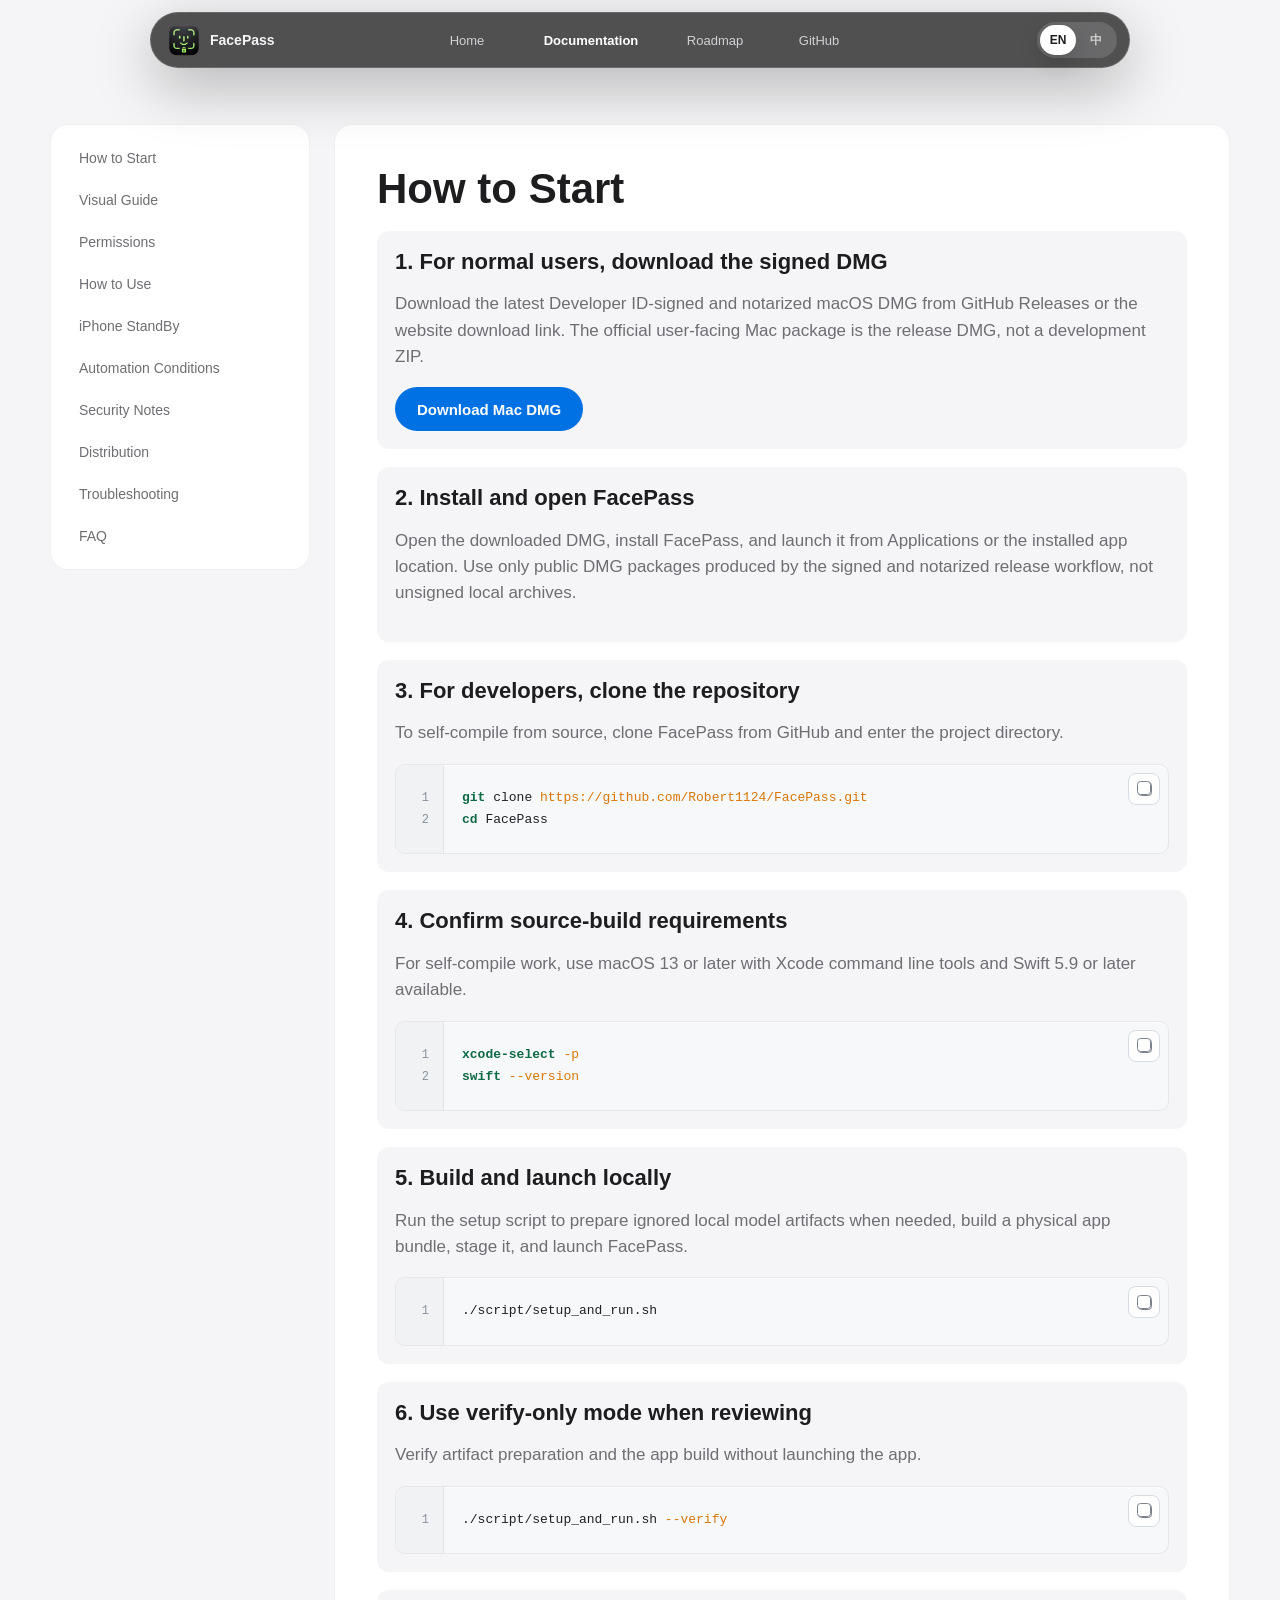
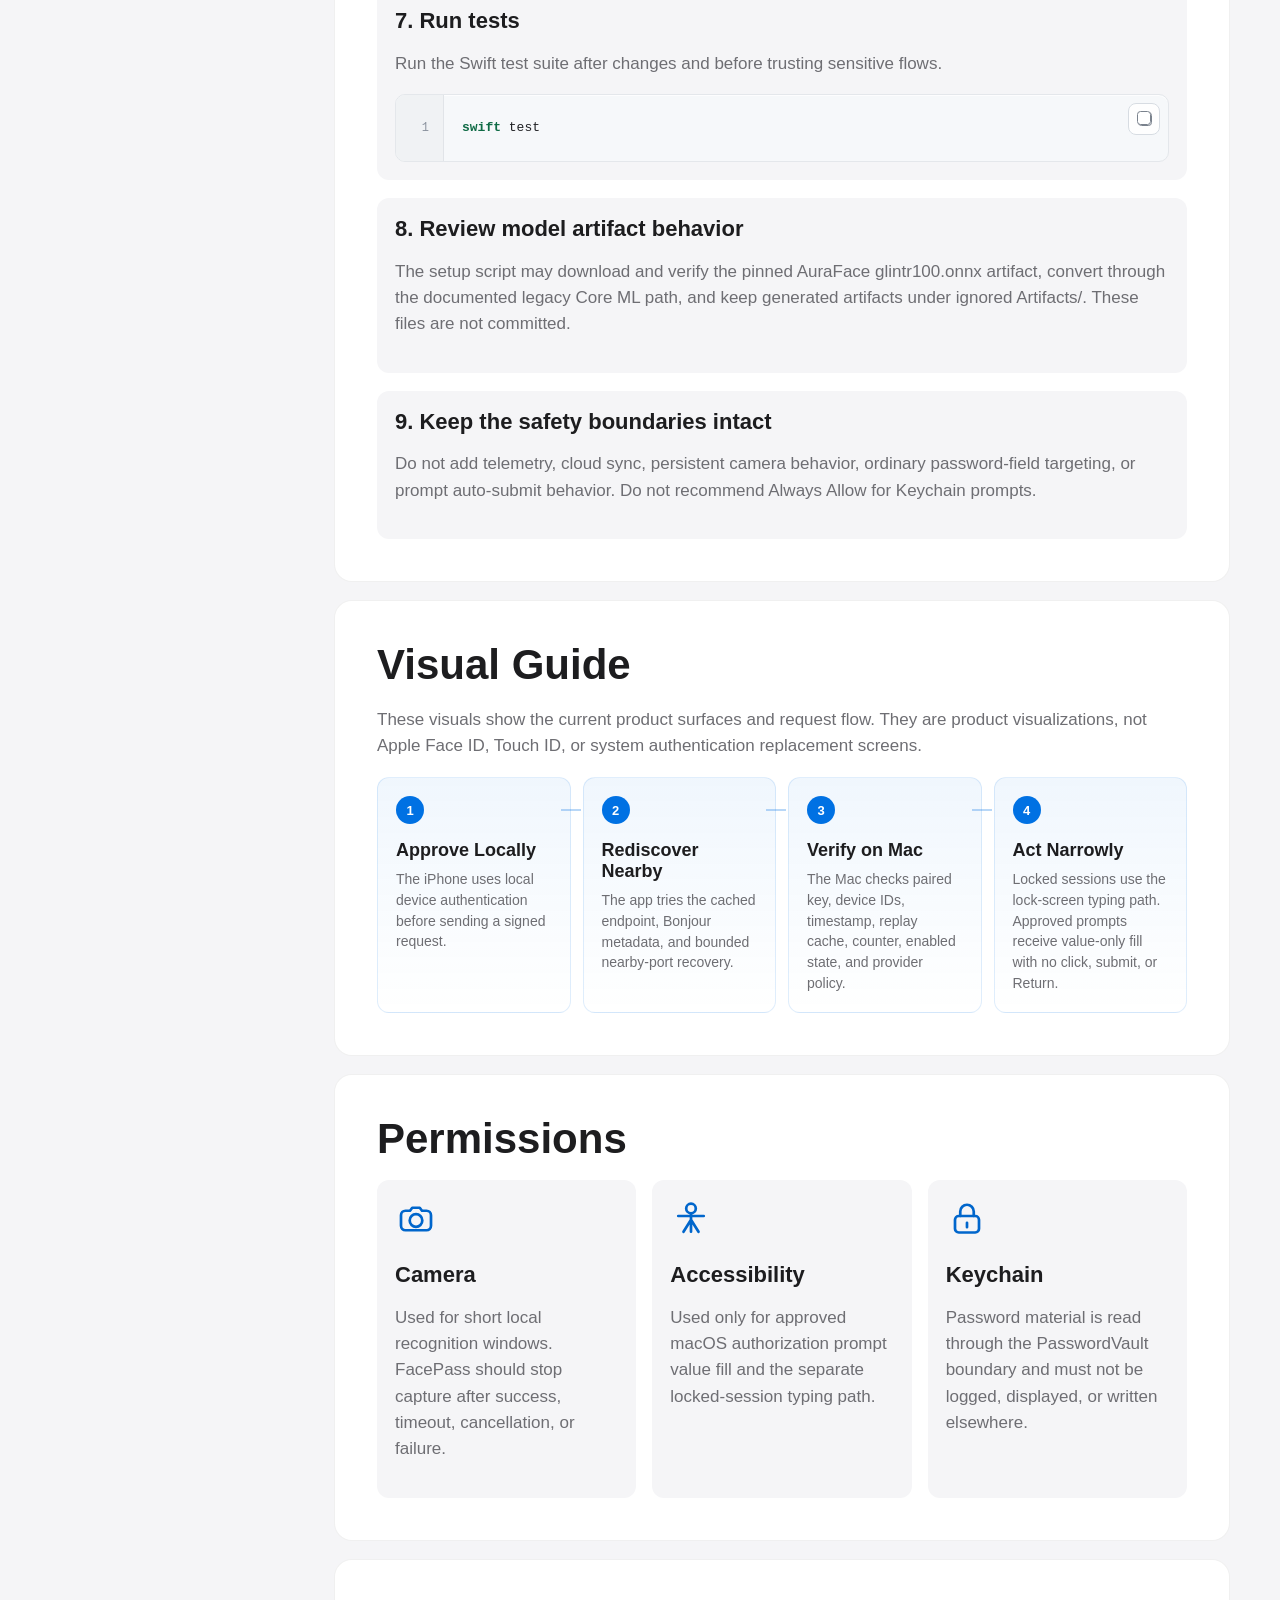
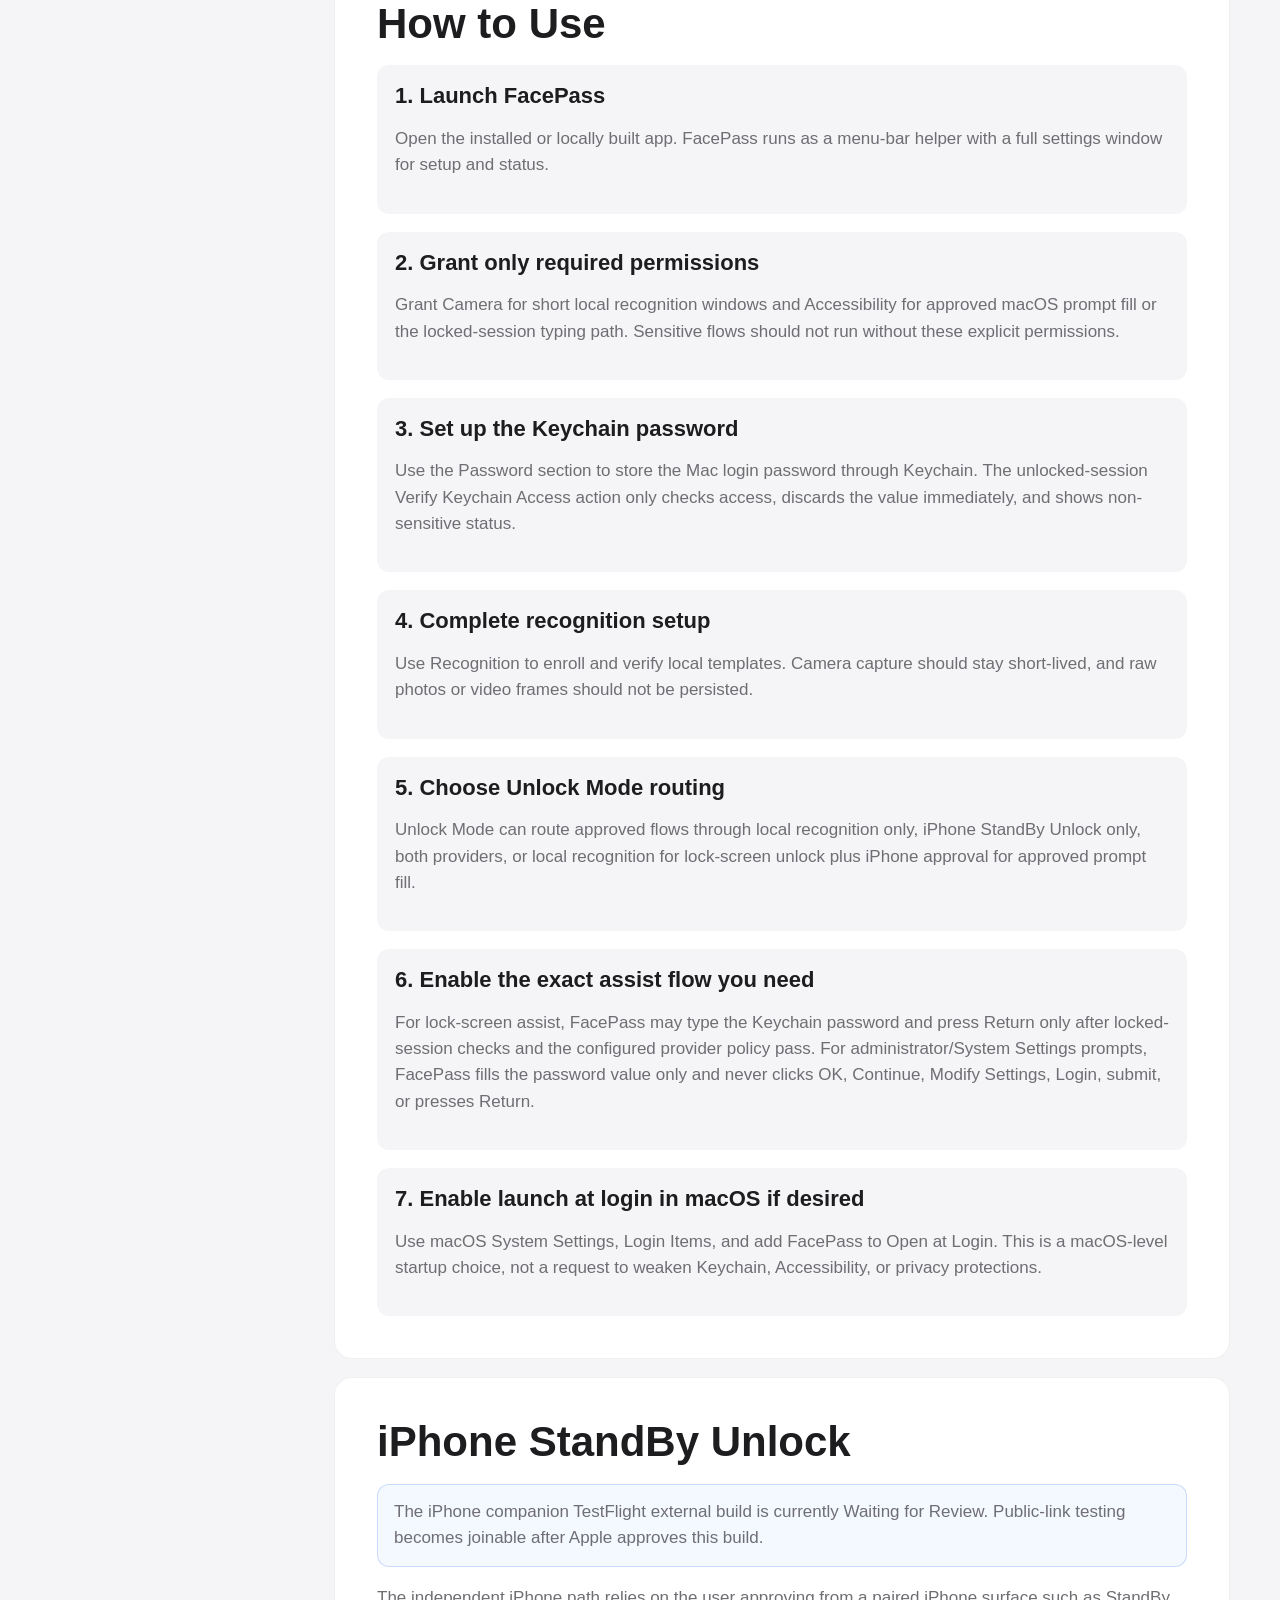
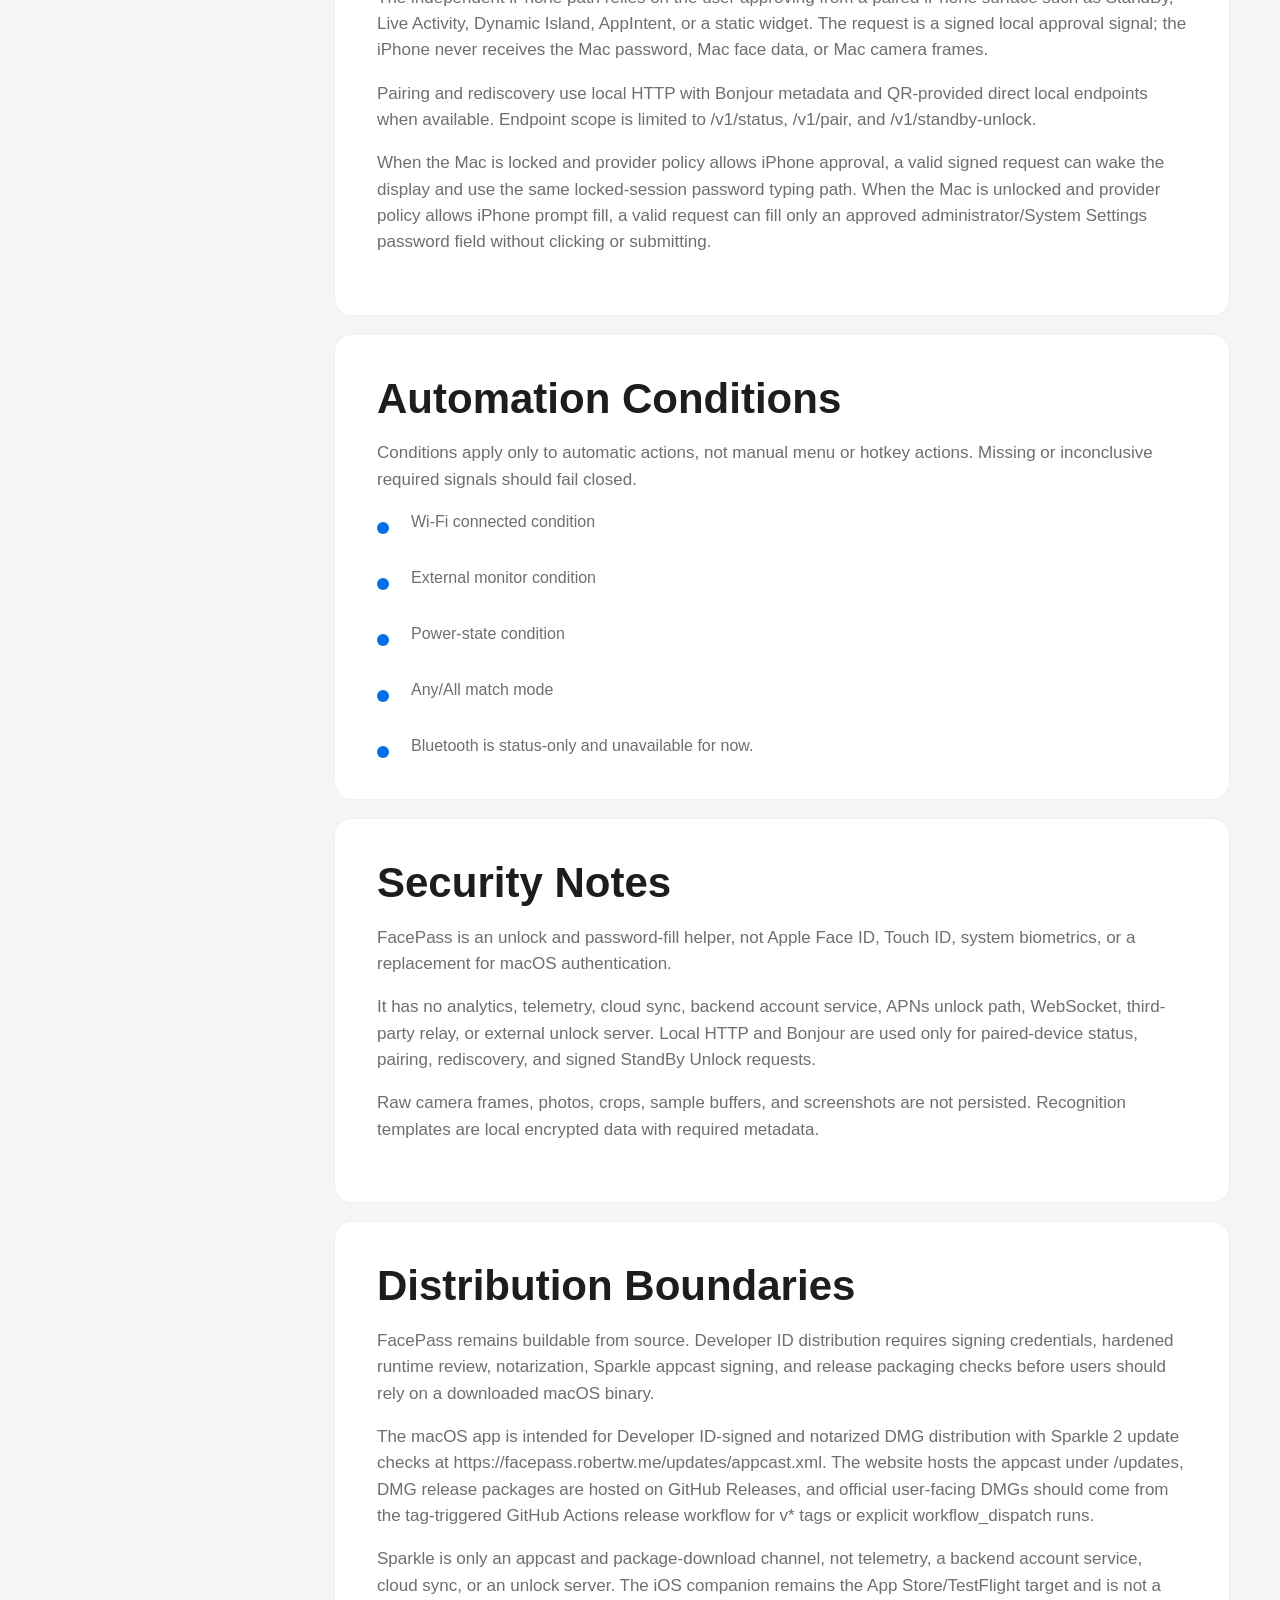
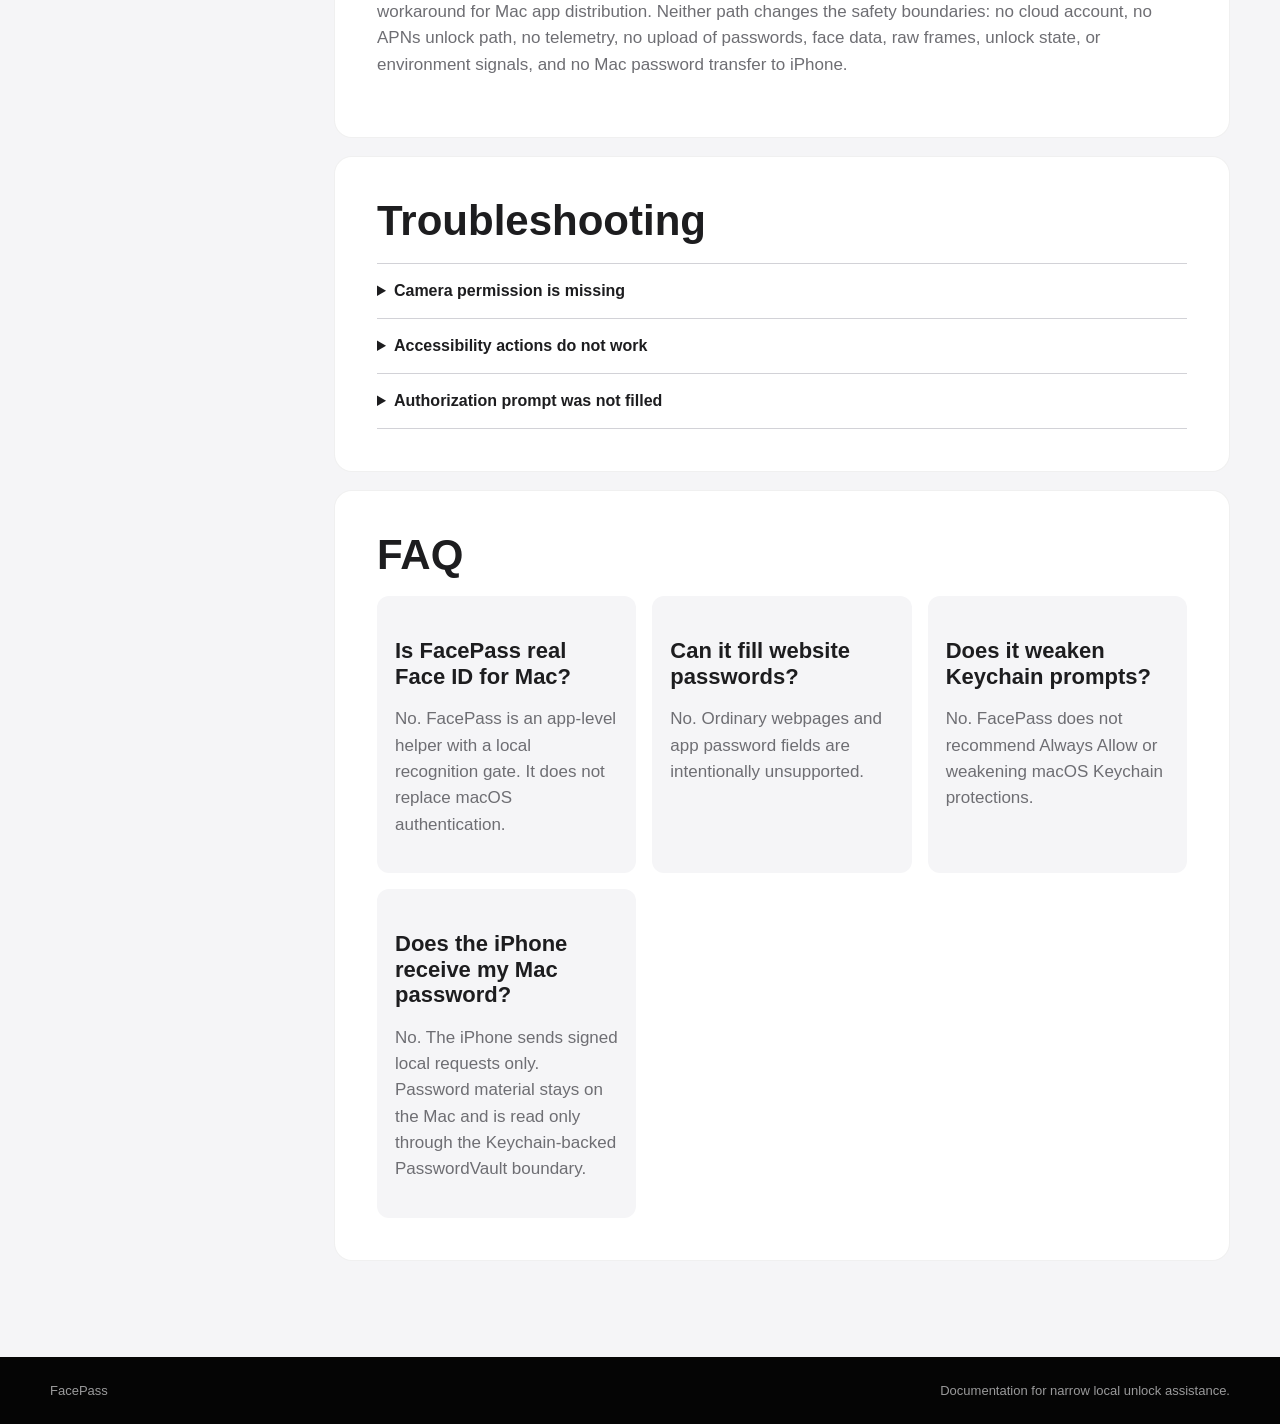
==== website/docs.html @ 80cdec7f "Add visual guide and protocol map to docs Introduce a Visual Overview to README (EN/CN) with mermaid" ====
<!doctype html>
<html lang="en">
  <head>
    <meta charset="utf-8">
    <meta name="viewport" content="width=device-width, initial-scale=1">
    <meta
      name="description"
      content="FacePass developer documentation for setup, permissions, Unlock Mode, iPhone StandBy approval, security notes, distribution boundaries, troubleshooting, and FAQ."
    >
    <title>FacePass Documentation</title>
    <link rel="icon" href="assets/facepass-icon.png">
    <link rel="apple-touch-icon" href="assets/facepass-icon.png">
    <link rel="stylesheet" href="styles.css">
    <script defer src="script.js"></script>
  </head>
  <body data-page="docs">
    <header class="site-header" data-reveal>
      <a class="brand" href="index.html" aria-label="FacePass home">
        <img src="assets/facepass-icon.png" alt="" width="34" height="34">
        <span>FacePass</span>
      </a>
      <nav class="top-nav" aria-label="Primary">
        <a href="index.html" data-nav="home" data-en="Home" data-zh="首页">Home</a>
        <a href="docs.html" data-nav="docs" data-en="Documentation" data-zh="文档">Documentation</a>
        <a href="roadmap.html" data-nav="roadmap" data-en="Roadmap" data-zh="路线图">Roadmap</a>
        <a href="https://github.com/Robert1124/FacePass" data-en="GitHub" data-zh="GitHub">GitHub</a>
      </nav>
      <div class="lang-toggle" role="group" aria-label="Language">
        <button type="button" data-lang-set="en" aria-pressed="true">EN</button>
        <button type="button" data-lang-set="zh" aria-pressed="false">中</button>
      </div>
    </header>

    <main>
      <h1 class="sr-only" data-en="FacePass Documentation" data-zh="FacePass 文档">FacePass Documentation</h1>
      <section class="docs-layout docs-page section-light">
        <aside class="docs-index" data-reveal>
          <a href="#start" data-en="How to Start" data-zh="如何开始">How to Start</a>
          <a href="#visuals" data-en="Visual Guide" data-zh="图示">Visual Guide</a>
          <a href="#permissions" data-en="Permissions" data-zh="权限">Permissions</a>
          <a href="#use" data-en="How to Use" data-zh="如何使用">How to Use</a>
          <a href="#standby" data-en="iPhone StandBy" data-zh="iPhone StandBy">iPhone StandBy</a>
          <a href="#conditions" data-en="Automation Conditions" data-zh="自动化条件">Automation Conditions</a>
          <a href="#security" data-en="Security Notes" data-zh="安全说明">Security Notes</a>
          <a href="#distribution" data-en="Distribution" data-zh="分发">Distribution</a>
          <a href="#troubleshooting" data-en="Troubleshooting" data-zh="故障排查">Troubleshooting</a>
          <a href="#faq" data-en="FAQ" data-zh="常见问题">FAQ</a>
        </aside>

        <div class="docs-content">
          <article class="doc-panel" id="start" data-reveal>
            <h2 data-en="How to Start" data-zh="如何开始">How to Start</h2>
            <div class="doc-steps">
              <section>
                <h3 data-en="1. For normal users, download the signed DMG" data-zh="1. 普通用户下载已签名 DMG">1. For normal users, download the signed DMG</h3>
                <p data-en="Download the latest Developer ID-signed and notarized macOS DMG from GitHub Releases or the website download link. The official user-facing Mac package is the release DMG, not a development ZIP." data-zh="从 GitHub Releases 或官网下载链接下载最新的 Developer ID 签名并公证的 macOS DMG。正式面向用户的 Mac package 是 release DMG，不是开发用 ZIP。">Download the latest Developer ID-signed and notarized macOS DMG from GitHub Releases or the website download link. The official user-facing Mac package is the release DMG, not a development ZIP.</p>
                <div class="doc-actions">
                  <a class="button button-download" href="https://github.com/Robert1124/FacePass/releases" data-en="Download Mac DMG" data-zh="下载 Mac DMG">Download Mac DMG</a>
                </div>
              </section>
              <section>
                <h3 data-en="2. Install and open FacePass" data-zh="2. 安装并打开 FacePass">2. Install and open FacePass</h3>
                <p data-en="Open the downloaded DMG, install FacePass, and launch it from Applications or the installed app location. Use only public DMG packages produced by the signed and notarized release workflow, not unsigned local archives." data-zh="打开下载的 DMG，安装 FacePass，并从“应用程序”或已安装的 app 位置启动。只使用由签名并公证的发布流程生成的公开 DMG package，不要把未签名的本地归档当作公开发布版本。">Open the downloaded DMG, install FacePass, and launch it from Applications or the installed app location. Use only public DMG packages produced by the signed and notarized release workflow, not unsigned local archives.</p>
              </section>
              <section>
                <h3 data-en="3. For developers, clone the repository" data-zh="3. 开发者克隆仓库">3. For developers, clone the repository</h3>
                <p data-en="To self-compile from source, clone FacePass from GitHub and enter the project directory." data-zh="如需从源码自行编译，请从 GitHub 克隆 FacePass，并进入项目目录。">To self-compile from source, clone FacePass from GitHub and enter the project directory.</p>
                <pre><code>git clone https://github.com/Robert1124/FacePass.git
cd FacePass</code></pre>
              </section>
              <section>
                <h3 data-en="4. Confirm source-build requirements" data-zh="4. 确认源码构建环境要求">4. Confirm source-build requirements</h3>
                <p data-en="For self-compile work, use macOS 13 or later with Xcode command line tools and Swift 5.9 or later available." data-zh="自行编译时，请使用 macOS 13 或更高版本，并确保 Xcode 命令行工具和 Swift 5.9 或更高版本可用。">For self-compile work, use macOS 13 or later with Xcode command line tools and Swift 5.9 or later available.</p>
                <pre><code>xcode-select -p
swift --version</code></pre>
              </section>
              <section>
                <h3 data-en="5. Build and launch locally" data-zh="5. 本地构建并启动">5. Build and launch locally</h3>
                <p data-en="Run the setup script to prepare ignored local model artifacts when needed, build a physical app bundle, stage it, and launch FacePass." data-zh="运行设置脚本，在需要时准备被忽略的本地模型工件，构建实体 app bundle，暂存并启动 FacePass。">Run the setup script to prepare ignored local model artifacts when needed, build a physical app bundle, stage it, and launch FacePass.</p>
                <pre><code>./script/setup_and_run.sh</code></pre>
              </section>
              <section>
                <h3 data-en="6. Use verify-only mode when reviewing" data-zh="6. 审查时使用仅验证模式">6. Use verify-only mode when reviewing</h3>
                <p data-en="Verify artifact preparation and the app build without launching the app." data-zh="验证工件准备和 app 构建，但不启动应用。">Verify artifact preparation and the app build without launching the app.</p>
                <pre><code>./script/setup_and_run.sh --verify</code></pre>
              </section>
              <section>
                <h3 data-en="7. Run tests" data-zh="7. 运行测试">7. Run tests</h3>
                <p data-en="Run the Swift test suite after changes and before trusting sensitive flows." data-zh="修改后以及信任敏感流程前，运行 Swift 测试套件。">Run the Swift test suite after changes and before trusting sensitive flows.</p>
                <pre><code>swift test</code></pre>
              </section>
              <section>
                <h3 data-en="8. Review model artifact behavior" data-zh="8. 审查模型工件行为">8. Review model artifact behavior</h3>
                <p data-en="The setup script may download and verify the pinned AuraFace glintr100.onnx artifact, convert through the documented legacy Core ML path, and keep generated artifacts under ignored Artifacts/. These files are not committed." data-zh="设置脚本可能会下载并验证固定的 AuraFace glintr100.onnx 工件，通过已记录的 legacy Core ML 路径转换，并将生成工件保留在被忽略的 Artifacts/ 下。这些文件不会提交。">The setup script may download and verify the pinned AuraFace glintr100.onnx artifact, convert through the documented legacy Core ML path, and keep generated artifacts under ignored Artifacts/. These files are not committed.</p>
              </section>
              <section>
                <h3 data-en="9. Keep the safety boundaries intact" data-zh="9. 保持安全边界">9. Keep the safety boundaries intact</h3>
                <p data-en="Do not add telemetry, cloud sync, persistent camera behavior, ordinary password-field targeting, or prompt auto-submit behavior. Do not recommend Always Allow for Keychain prompts." data-zh="不要添加遥测、云同步、持久摄像头行为、普通密码框目标，或授权提示自动提交行为。不要建议对钥匙串提示使用“始终允许”。">Do not add telemetry, cloud sync, persistent camera behavior, ordinary password-field targeting, or prompt auto-submit behavior. Do not recommend Always Allow for Keychain prompts.</p>
              </section>
            </div>
          </article>

          <article class="doc-panel" id="visuals" data-reveal>
            <h2 data-en="Visual Guide" data-zh="图示">Visual Guide</h2>
            <p data-en="These visuals show the current product surfaces and request flow. They are product visualizations, not Apple Face ID, Touch ID, or system authentication replacement screens." data-zh="这些图示展示当前产品界面和请求链路。它们是产品可视化，不是 Apple Face ID、Touch ID 或系统认证替代界面。">These visuals show the current product surfaces and request flow. They are product visualizations, not Apple Face ID, Touch ID, or system authentication replacement screens.</p>
            <div class="protocol-map" aria-label="FacePass local request flow">
              <section>
                <span>1</span>
                <h3 data-en="Approve Locally" data-zh="本地批准">Approve Locally</h3>
                <p data-en="The iPhone uses local device authentication before sending a signed request." data-zh="iPhone 先完成本机认证，然后发送签名请求。">The iPhone uses local device authentication before sending a signed request.</p>
              </section>
              <section>
                <span>2</span>
                <h3 data-en="Rediscover Nearby" data-zh="附近重新发现">Rediscover Nearby</h3>
                <p data-en="The app tries the cached endpoint, Bonjour metadata, and bounded nearby-port recovery." data-zh="app 会尝试缓存端点、Bonjour 元数据，以及有限附近端口恢复。">The app tries the cached endpoint, Bonjour metadata, and bounded nearby-port recovery.</p>
              </section>
              <section>
                <span>3</span>
                <h3 data-en="Verify on Mac" data-zh="Mac 侧验证">Verify on Mac</h3>
                <p data-en="The Mac checks paired key, device IDs, timestamp, replay cache, counter, enabled state, and provider policy." data-zh="Mac 检查配对密钥、设备 ID、时间戳、重放缓存、计数器、启用状态和 provider policy。">The Mac checks paired key, device IDs, timestamp, replay cache, counter, enabled state, and provider policy.</p>
              </section>
              <section>
                <span>4</span>
                <h3 data-en="Act Narrowly" data-zh="窄范围执行">Act Narrowly</h3>
                <p data-en="Locked sessions use the lock-screen typing path. Approved prompts receive value-only fill with no click, submit, or Return." data-zh="锁屏会话使用锁屏输入路径。已批准提示只接收密码值填充，不点击、不提交、不按 Return。">Locked sessions use the lock-screen typing path. Approved prompts receive value-only fill with no click, submit, or Return.</p>
              </section>
            </div>
          </article>

          <article class="doc-panel" id="permissions" data-reveal>
            <h2 data-en="Permissions" data-zh="权限">Permissions</h2>
            <div class="doc-grid">
              <section>
                <svg class="permission-icon" viewBox="0 0 28 28" aria-hidden="true">
                  <path d="M7 8.5h3l1.5-2h5l1.5 2h3a3 3 0 0 1 3 3v7a3 3 0 0 1-3 3H7a3 3 0 0 1-3-3v-7a3 3 0 0 1 3-3Z"></path>
                  <circle cx="14" cy="15" r="4.2"></circle>
                </svg>
                <h3 data-en="Camera" data-zh="摄像头">Camera</h3>
                <p data-en="Used for short local recognition windows. FacePass should stop capture after success, timeout, cancellation, or failure." data-zh="用于短时本地识别窗口。FacePass 应在成功、超时、取消或失败后停止采集。">Used for short local recognition windows. FacePass should stop capture after success, timeout, cancellation, or failure.</p>
              </section>
              <section>
                <svg class="permission-icon" viewBox="0 0 28 28" aria-hidden="true">
                  <circle cx="14" cy="7" r="3.2"></circle>
                  <path d="M5.5 12h17M14 10.5v12M9 22.5l5-8 5 8"></path>
                </svg>
                <h3 data-en="Accessibility" data-zh="辅助功能">Accessibility</h3>
                <p data-en="Used only for approved macOS authorization prompt value fill and the separate locked-session typing path." data-zh="仅用于已批准的 macOS 授权提示值填充，以及单独的锁定会话输入路径。">Used only for approved macOS authorization prompt value fill and the separate locked-session typing path.</p>
              </section>
              <section>
                <svg class="permission-icon" viewBox="0 0 28 28" aria-hidden="true">
                  <rect x="6" y="12" width="16" height="11" rx="2.5"></rect>
                  <path d="M9.5 12V9a4.5 4.5 0 0 1 9 0v3M14 16.5v3"></path>
                </svg>
                <h3 data-en="Keychain" data-zh="钥匙串">Keychain</h3>
                <p data-en="Password material is read through the PasswordVault boundary and must not be logged, displayed, or written elsewhere." data-zh="密码材料通过 PasswordVault 边界读取，不得记录、显示或写入其他位置。">Password material is read through the PasswordVault boundary and must not be logged, displayed, or written elsewhere.</p>
              </section>
            </div>
          </article>

          <article class="doc-panel" id="use" data-reveal>
            <h2 data-en="How to Use" data-zh="如何使用">How to Use</h2>
            <div class="doc-steps">
              <section>
                <h3 data-en="1. Launch FacePass" data-zh="1. 启动 FacePass">1. Launch FacePass</h3>
                <p data-en="Open the installed or locally built app. FacePass runs as a menu-bar helper with a full settings window for setup and status." data-zh="打开已安装或本地构建的应用。FacePass 作为菜单栏辅助工具运行，并提供完整设置窗口用于设置和查看状态。">Open the installed or locally built app. FacePass runs as a menu-bar helper with a full settings window for setup and status.</p>
              </section>
              <section>
                <h3 data-en="2. Grant only required permissions" data-zh="2. 仅授予所需权限">2. Grant only required permissions</h3>
                <p data-en="Grant Camera for short local recognition windows and Accessibility for approved macOS prompt fill or the locked-session typing path. Sensitive flows should not run without these explicit permissions." data-zh="授予摄像头权限用于短时本地识别窗口，授予辅助功能权限用于已批准的 macOS 提示填充或锁定会话输入路径。没有这些明确权限时，不应运行敏感流程。">Grant Camera for short local recognition windows and Accessibility for approved macOS prompt fill or the locked-session typing path. Sensitive flows should not run without these explicit permissions.</p>
              </section>
              <section>
                <h3 data-en="3. Set up the Keychain password" data-zh="3. 设置钥匙串密码">3. Set up the Keychain password</h3>
                <p data-en="Use the Password section to store the Mac login password through Keychain. The unlocked-session Verify Keychain Access action only checks access, discards the value immediately, and shows non-sensitive status." data-zh="使用“密码”部分通过钥匙串存储 Mac 登录密码。已解锁会话中的“验证钥匙串访问”动作只检查访问权限，立即丢弃该值，并只显示非敏感状态。">Use the Password section to store the Mac login password through Keychain. The unlocked-session Verify Keychain Access action only checks access, discards the value immediately, and shows non-sensitive status.</p>
              </section>
              <section>
                <h3 data-en="4. Complete recognition setup" data-zh="4. 完成识别设置">4. Complete recognition setup</h3>
                <p data-en="Use Recognition to enroll and verify local templates. Camera capture should stay short-lived, and raw photos or video frames should not be persisted." data-zh="使用“识别”完成本地模板注册和验证。摄像头采集应保持短时，原始照片或视频帧不应被持久化。">Use Recognition to enroll and verify local templates. Camera capture should stay short-lived, and raw photos or video frames should not be persisted.</p>
              </section>
              <section>
                <h3 data-en="5. Choose Unlock Mode routing" data-zh="5. 选择解锁模式路由">5. Choose Unlock Mode routing</h3>
                <p data-en="Unlock Mode can route approved flows through local recognition only, iPhone StandBy Unlock only, both providers, or local recognition for lock-screen unlock plus iPhone approval for approved prompt fill." data-zh="“解锁模式”可将已批准流程路由到仅本地识别、仅 iPhone StandBy Unlock、两个提供方，或本地识别处理锁屏解锁加 iPhone 批准处理已批准提示填充。">Unlock Mode can route approved flows through local recognition only, iPhone StandBy Unlock only, both providers, or local recognition for lock-screen unlock plus iPhone approval for approved prompt fill.</p>
              </section>
              <section>
                <h3 data-en="6. Enable the exact assist flow you need" data-zh="6. 启用所需的精确辅助流程">6. Enable the exact assist flow you need</h3>
                <p data-en="For lock-screen assist, FacePass may type the Keychain password and press Return only after locked-session checks and the configured provider policy pass. For administrator/System Settings prompts, FacePass fills the password value only and never clicks OK, Continue, Modify Settings, Login, submit, or presses Return." data-zh="对于锁屏辅助，FacePass 只有在锁定会话检查和已配置的提供方策略通过后，才可输入钥匙串密码并按 Return。对于管理员/“系统设置”提示，FacePass 只填入密码值，绝不会点击 OK、Continue、Modify Settings、Login、提交，也不会按 Return。">For lock-screen assist, FacePass may type the Keychain password and press Return only after locked-session checks and the configured provider policy pass. For administrator/System Settings prompts, FacePass fills the password value only and never clicks OK, Continue, Modify Settings, Login, submit, or presses Return.</p>
              </section>
              <section>
                <h3 data-en="7. Enable launch at login in macOS if desired" data-zh="7. 如需开机启动，请在 macOS 中启用">7. Enable launch at login in macOS if desired</h3>
                <p data-en="Use macOS System Settings, Login Items, and add FacePass to Open at Login. This is a macOS-level startup choice, not a request to weaken Keychain, Accessibility, or privacy protections." data-zh="使用 macOS“系统设置”的“登录项”，将 FacePass 添加到登录时打开。这是 macOS 层面的启动选择，不要求削弱钥匙串、辅助功能或隐私保护。">Use macOS System Settings, Login Items, and add FacePass to Open at Login. This is a macOS-level startup choice, not a request to weaken Keychain, Accessibility, or privacy protections.</p>
              </section>
            </div>
          </article>

          <article class="doc-panel" id="standby" data-reveal>
            <h2 data-en="iPhone StandBy Unlock" data-zh="iPhone StandBy Unlock">iPhone StandBy Unlock</h2>
            <p class="doc-callout" data-en="The iPhone companion TestFlight external build is currently Waiting for Review. Public-link testing becomes joinable after Apple approves this build." data-zh="iPhone companion 的 TestFlight external build 当前为 Waiting for Review。Apple 批准该 build 后，public link 测试才可以加入。">The iPhone companion TestFlight external build is currently Waiting for Review. Public-link testing becomes joinable after Apple approves this build.</p>
            <p data-en="The independent iPhone path relies on the user approving from a paired iPhone surface such as StandBy, Live Activity, Dynamic Island, AppIntent, or a static widget. The request is a signed local approval signal; the iPhone never receives the Mac password, Mac face data, or Mac camera frames." data-zh="独立 iPhone 路径依赖用户从已配对 iPhone 界面批准，例如 StandBy、Live Activity、Dynamic Island、AppIntent 或静态小组件。该请求是签名的本地批准信号；iPhone 绝不会接收 Mac 密码、Mac 人脸数据或 Mac 摄像头帧。">The independent iPhone path relies on the user approving from a paired iPhone surface such as StandBy, Live Activity, Dynamic Island, AppIntent, or a static widget. The request is a signed local approval signal; the iPhone never receives the Mac password, Mac face data, or Mac camera frames.</p>
            <p data-en="Pairing and rediscovery use local HTTP with Bonjour metadata and QR-provided direct local endpoints when available. Endpoint scope is limited to /v1/status, /v1/pair, and /v1/standby-unlock." data-zh="配对和重新发现使用本地 HTTP、Bonjour 元数据，以及在可用时由二维码提供的直接本地端点。端点范围限制为 /v1/status、/v1/pair 和 /v1/standby-unlock。">Pairing and rediscovery use local HTTP with Bonjour metadata and QR-provided direct local endpoints when available. Endpoint scope is limited to /v1/status, /v1/pair, and /v1/standby-unlock.</p>
            <p data-en="When the Mac is locked and provider policy allows iPhone approval, a valid signed request can wake the display and use the same locked-session password typing path. When the Mac is unlocked and provider policy allows iPhone prompt fill, a valid request can fill only an approved administrator/System Settings password field without clicking or submitting." data-zh="当 Mac 已锁定且提供方策略允许 iPhone 批准时，有效签名请求可唤醒显示器并使用同一锁定会话密码输入路径。当 Mac 已解锁且提供方策略允许 iPhone 提示填充时，有效请求只能填充已批准的管理员/“系统设置”密码字段，不会点击或提交。">When the Mac is locked and provider policy allows iPhone approval, a valid signed request can wake the display and use the same locked-session password typing path. When the Mac is unlocked and provider policy allows iPhone prompt fill, a valid request can fill only an approved administrator/System Settings password field without clicking or submitting.</p>
          </article>

          <article class="doc-panel" id="conditions" data-reveal>
            <h2 data-en="Automation Conditions" data-zh="自动化条件">Automation Conditions</h2>
            <p data-en="Conditions apply only to automatic actions, not manual menu or hotkey actions. Missing or inconclusive required signals should fail closed." data-zh="条件只适用于自动动作，不适用于手动菜单或热键动作。缺失或不确定的必需信号应默认拒绝。">Conditions apply only to automatic actions, not manual menu or hotkey actions. Missing or inconclusive required signals should fail closed.</p>
            <ul class="check-list compact">
              <li data-en="Wi-Fi connected condition" data-zh="Wi-Fi 已连接条件">Wi-Fi connected condition</li>
              <li data-en="External monitor condition" data-zh="外接显示器条件">External monitor condition</li>
              <li data-en="Power-state condition" data-zh="电源状态条件">Power-state condition</li>
              <li data-en="Any/All match mode" data-zh="任一/全部匹配模式">Any/All match mode</li>
              <li data-en="Bluetooth is status-only and unavailable for now." data-zh="蓝牙目前仅显示状态且不可用。">Bluetooth is status-only and unavailable for now.</li>
            </ul>
          </article>

          <article class="doc-panel" id="security" data-reveal>
            <h2 data-en="Security Notes" data-zh="安全说明">Security Notes</h2>
            <p data-en="FacePass is an unlock and password-fill helper, not Apple Face ID, Touch ID, system biometrics, or a replacement for macOS authentication." data-zh="FacePass 是解锁和密码填充辅助工具，不是 Apple Face ID、Touch ID、系统生物识别，也不是 macOS 认证的替代品。">FacePass is an unlock and password-fill helper, not Apple Face ID, Touch ID, system biometrics, or a replacement for macOS authentication.</p>
            <p data-en="It has no analytics, telemetry, cloud sync, backend account service, APNs unlock path, WebSocket, third-party relay, or external unlock server. Local HTTP and Bonjour are used only for paired-device status, pairing, rediscovery, and signed StandBy Unlock requests." data-zh="它没有分析、遥测、云同步、后台账号服务、APNs 解锁路径、WebSocket、第三方中继或外部解锁服务器。本地 HTTP 和 Bonjour 仅用于已配对设备状态、配对、重新发现和签名 StandBy Unlock 请求。">It has no analytics, telemetry, cloud sync, backend account service, APNs unlock path, WebSocket, third-party relay, or external unlock server. Local HTTP and Bonjour are used only for paired-device status, pairing, rediscovery, and signed StandBy Unlock requests.</p>
            <p data-en="Raw camera frames, photos, crops, sample buffers, and screenshots are not persisted. Recognition templates are local encrypted data with required metadata." data-zh="原始摄像头帧、照片、裁剪图、样本缓冲区和截图不会被持久化。识别模板是带有必要元数据的本地加密数据。">Raw camera frames, photos, crops, sample buffers, and screenshots are not persisted. Recognition templates are local encrypted data with required metadata.</p>
          </article>

          <article class="doc-panel" id="distribution" data-reveal>
            <h2 data-en="Distribution Boundaries" data-zh="分发边界">Distribution Boundaries</h2>
            <p data-en="FacePass remains buildable from source. Developer ID distribution requires signing credentials, hardened runtime review, notarization, Sparkle appcast signing, and release packaging checks before users should rely on a downloaded macOS binary." data-zh="FacePass 仍可从源码构建。Developer ID 分发需要签名凭证、强化运行时审查、公证、Sparkle appcast 签名和发布打包检查，用户才应信任下载的 macOS 二进制文件。">FacePass remains buildable from source. Developer ID distribution requires signing credentials, hardened runtime review, notarization, Sparkle appcast signing, and release packaging checks before users should rely on a downloaded macOS binary.</p>
            <p data-en="The macOS app is intended for Developer ID-signed and notarized DMG distribution with Sparkle 2 update checks at https://facepass.robertw.me/updates/appcast.xml. The website hosts the appcast under /updates, DMG release packages are hosted on GitHub Releases, and official user-facing DMGs should come from the tag-triggered GitHub Actions release workflow for v* tags or explicit workflow_dispatch runs." data-zh="macOS 应用面向 Developer ID 签名并公证的 DMG 分发，并通过 https://facepass.robertw.me/updates/appcast.xml 使用 Sparkle 2 检查更新。官网在 /updates 路径托管 appcast，DMG release packages 托管在 GitHub Releases，正式面向用户的 DMG 应由 v* tag 或显式 workflow_dispatch 触发的 GitHub Actions release workflow 生成。">The macOS app is intended for Developer ID-signed and notarized DMG distribution with Sparkle 2 update checks at https://facepass.robertw.me/updates/appcast.xml. The website hosts the appcast under /updates, DMG release packages are hosted on GitHub Releases, and official user-facing DMGs should come from the tag-triggered GitHub Actions release workflow for v* tags or explicit workflow_dispatch runs.</p>
            <p data-en="Sparkle is only an appcast and package-download channel, not telemetry, a backend account service, cloud sync, or an unlock server. The iOS companion remains the App Store/TestFlight target and is not a workaround for Mac app distribution. Neither path changes the safety boundaries: no cloud account, no APNs unlock path, no telemetry, no upload of passwords, face data, raw frames, unlock state, or environment signals, and no Mac password transfer to iPhone." data-zh="Sparkle 只是 appcast 和 package download 通道，不是 telemetry、后台账号服务、cloud sync 或解锁服务器。iOS 伴侣仍是 App Store/TestFlight target，不是 Mac app 分发的替代方案。两条路径都不改变安全边界：无云账户、无 APNs 解锁路径、无遥测，不上传密码、人脸数据、原始帧、解锁状态或环境信号，也不会将 Mac 密码传给 iPhone。">Sparkle is only an appcast and package-download channel, not telemetry, a backend account service, cloud sync, or an unlock server. The iOS companion remains the App Store/TestFlight target and is not a workaround for Mac app distribution. Neither path changes the safety boundaries: no cloud account, no APNs unlock path, no telemetry, no upload of passwords, face data, raw frames, unlock state, or environment signals, and no Mac password transfer to iPhone.</p>
          </article>

          <article class="doc-panel" id="troubleshooting" data-reveal>
            <h2 data-en="Troubleshooting" data-zh="故障排查">Troubleshooting</h2>
            <details>
              <summary data-en="Camera permission is missing" data-zh="缺少摄像头权限">Camera permission is missing</summary>
              <p data-en="Open macOS privacy settings and grant Camera permission to FacePass. Restart the app if macOS does not refresh the permission state immediately." data-zh="打开 macOS 隐私设置并授予 FacePass 摄像头权限。如果 macOS 没有立即刷新权限状态，请重启应用。">Open macOS privacy settings and grant Camera permission to FacePass. Restart the app if macOS does not refresh the permission state immediately.</p>
            </details>
            <details>
              <summary data-en="Accessibility actions do not work" data-zh="辅助功能操作无效">Accessibility actions do not work</summary>
              <p data-en="Confirm FacePass is enabled in Accessibility privacy settings. FacePass still only targets approved macOS authorization prompts and the lock-screen assist flow." data-zh="确认 FacePass 已在“辅助功能”隐私设置中启用。FacePass 仍只面向已批准的 macOS 授权提示和锁屏辅助流程。">Confirm FacePass is enabled in Accessibility privacy settings. FacePass still only targets approved macOS authorization prompts and the lock-screen assist flow.</p>
            </details>
            <details>
              <summary data-en="Authorization prompt was not filled" data-zh="授权提示未填充">Authorization prompt was not filled</summary>
              <p data-en="The prompt may be outside the approved allowlist, missing a strong prompt signal, or exposing multiple candidate fields. FacePass should fail closed in these cases." data-zh="该提示可能不在允许列表内、缺少强提示信号，或暴露了多个候选字段。FacePass 在这些情况下应默认拒绝。">The prompt may be outside the approved allowlist, missing a strong prompt signal, or exposing multiple candidate fields. FacePass should fail closed in these cases.</p>
            </details>
          </article>

          <article class="doc-panel" id="faq" data-reveal>
            <h2 data-en="FAQ" data-zh="常见问题">FAQ</h2>
            <div class="faq-list">
              <section>
                <h3 data-en="Is FacePass real Face ID for Mac?" data-zh="FacePass 是 Mac 上真正的 Face ID 吗？">Is FacePass real Face ID for Mac?</h3>
                <p data-en="No. FacePass is an app-level helper with a local recognition gate. It does not replace macOS authentication." data-zh="不是。FacePass 是带有本地识别门控的应用级辅助工具。它不会替代 macOS 认证。">No. FacePass is an app-level helper with a local recognition gate. It does not replace macOS authentication.</p>
              </section>
              <section>
                <h3 data-en="Can it fill website passwords?" data-zh="它能填充网站密码吗？">Can it fill website passwords?</h3>
                <p data-en="No. Ordinary webpages and app password fields are intentionally unsupported." data-zh="不能。普通网页和应用密码框被有意排除在支持范围外。">No. Ordinary webpages and app password fields are intentionally unsupported.</p>
              </section>
              <section>
                <h3 data-en="Does it weaken Keychain prompts?" data-zh="它会削弱钥匙串提示吗？">Does it weaken Keychain prompts?</h3>
                <p data-en="No. FacePass does not recommend Always Allow or weakening macOS Keychain protections." data-zh="不会。FacePass 不会建议“始终允许”或削弱 macOS 钥匙串保护。">No. FacePass does not recommend Always Allow or weakening macOS Keychain protections.</p>
              </section>
              <section>
                <h3 data-en="Does the iPhone receive my Mac password?" data-zh="iPhone 会收到我的 Mac 密码吗？">Does the iPhone receive my Mac password?</h3>
                <p data-en="No. The iPhone sends signed local requests only. Password material stays on the Mac and is read only through the Keychain-backed PasswordVault boundary." data-zh="不会。iPhone 只发送签名本地请求。密码材料保留在 Mac 上，并且只通过钥匙串支持的 PasswordVault 边界读取。">No. The iPhone sends signed local requests only. Password material stays on the Mac and is read only through the Keychain-backed PasswordVault boundary.</p>
              </section>
            </div>
          </article>
        </div>
      </section>
    </main>

    <footer class="site-footer">
      <span>FacePass</span>
      <span data-en="Documentation for narrow local unlock assistance." data-zh="窄范围本地解锁辅助文档。">Documentation for narrow local unlock assistance.</span>
    </footer>
  </body>
</html>
---- website/styles.css ----
:root {
  color-scheme: light dark;
  --black: #000;
  --ink: #1d1d1f;
  --muted: #6e6e73;
  --light: #f5f5f7;
  --white: #fff;
  --line: #d2d2d7;
  --blue: #0071e3;
  --blue-dark: #0066cc;
  --blue-light: #2997ff;
  --green: #a7ff72;
  --graphite: #272729;
  --shadow: 0 28px 80px rgba(0, 0, 0, 0.2);
  --radius-lg: 28px;
  --radius-md: 18px;
  --radius-sm: 12px;
  --max: 1180px;
}

* {
  box-sizing: border-box;
}

html {
  scroll-behavior: smooth;
}

body {
  margin: 0;
  font-family: -apple-system, BlinkMacSystemFont, "SF Pro Text", "Helvetica Neue", Arial, sans-serif;
  color: var(--ink);
  background: var(--white);
  overflow-x: hidden;
  text-rendering: optimizeLegibility;
  -webkit-font-smoothing: antialiased;
}

a {
  color: inherit;
  text-decoration: none;
}

img {
  display: block;
  max-width: 100%;
}

.sr-only {
  position: absolute;
  width: 1px;
  height: 1px;
  padding: 0;
  margin: -1px;
  overflow: hidden;
  clip: rect(0, 0, 0, 0);
  white-space: nowrap;
  border: 0;
}

button,
a {
  -webkit-tap-highlight-color: transparent;
}

:focus-visible {
  outline: 3px solid var(--blue);
  outline-offset: 4px;
}

.site-header {
  position: fixed;
  z-index: 20;
  top: 12px;
  left: 50%;
  width: min(980px, calc(100% - 28px));
  max-width: calc(100% - 28px);
  min-height: 54px;
  display: grid;
  grid-template-columns: minmax(150px, 1fr) auto minmax(150px, 1fr);
  align-items: center;
  gap: clamp(18px, 3vw, 36px);
  padding: 9px 12px 9px 16px;
  border: 1px solid rgba(255, 255, 255, 0.14);
  border-radius: 999px;
  background: rgba(22, 22, 24, 0.74);
  color: #f5f5f7;
  box-shadow: 0 18px 60px rgba(0, 0, 0, 0.28);
  backdrop-filter: blur(28px) saturate(140%);
  transform: translateX(-50%);
}

.site-header[data-reveal] {
  transform: translateX(-50%) translateY(18px);
}

.site-header[data-reveal].is-visible {
  transform: translateX(-50%) translateY(0);
}

.brand,
.top-nav,
.hero-actions,
.site-footer {
  display: flex;
  align-items: center;
}

.brand {
  gap: 9px;
  justify-self: start;
  font-size: 14px;
  font-weight: 650;
  line-height: 1;
}

.brand img {
  width: 34px;
  height: 34px;
  flex: 0 0 34px;
  border-radius: 10px;
  transform: translateY(2px);
}

.top-nav {
  justify-self: center;
  justify-content: center;
  gap: 10px;
  min-width: 0;
  padding: 0 14px;
  font-size: 13px;
  color: rgba(245, 245, 247, 0.78);
}

.top-nav a {
  min-width: 96px;
  padding: 9px 8px;
  text-align: center;
  transition: color 180ms ease, transform 180ms ease;
  white-space: nowrap;
}

.top-nav a[data-nav="docs"] {
  min-width: 132px;
}

.top-nav a:not([data-nav]) {
  min-width: 92px;
}

.top-nav a:hover,
.top-nav a.is-active {
  color: #fff;
}

.top-nav a.is-active {
  font-weight: 750;
}

.top-nav a:hover {
  transform: translateY(-1px);
}

.lang-toggle {
  justify-self: end;
  display: inline-grid;
  grid-template-columns: repeat(2, 36px);
  gap: 2px;
  padding: 3px;
  min-height: 36px;
  border: 0;
  border-radius: 999px;
  background: rgba(255, 255, 255, 0.14);
}

.lang-toggle:hover {
  background: rgba(255, 255, 255, 0.22);
}

.lang-toggle button {
  min-width: 0;
  min-height: 30px;
  border: 0;
  border-radius: 999px;
  background: transparent;
  color: rgba(245, 245, 247, 0.72);
  font: inherit;
  font-size: 12px;
  font-weight: 700;
  cursor: pointer;
  transition: background 180ms ease, color 180ms ease, transform 180ms ease;
}

.lang-toggle button:hover {
  transform: translateY(-1px);
}

.lang-toggle button.is-active {
  background: #fff;
  color: var(--ink);
  box-shadow: 0 8px 22px rgba(0, 0, 0, 0.18);
}

.section-dark {
  color: #f5f5f7;
  background: var(--black);
}

.section-light {
  background: var(--light);
}

.section-white {
  background: var(--white);
}

.hero {
  min-height: 100vh;
  display: grid;
  grid-template-columns: minmax(0, 0.9fr) minmax(420px, 1.25fr);
  gap: 30px;
  align-items: center;
  padding: 128px max(28px, calc((100vw - var(--max)) / 2)) 72px;
  overflow: hidden;
}

.hero-copy {
  max-width: 570px;
  min-width: 0;
}

.eyebrow {
  margin: 0 0 14px;
  color: var(--blue-light);
  font-size: 13px;
  font-weight: 650;
}

h1,
h2,
h3,
p {
  overflow-wrap: anywhere;
}

h1,
h2 {
  margin: 0;
  font-family: -apple-system, BlinkMacSystemFont, "SF Pro Display", "Helvetica Neue", Arial, sans-serif;
  font-weight: 700;
  line-height: 1.04;
  letter-spacing: 0;
}

h1 {
  font-size: clamp(46px, 7vw, 82px);
}

h2 {
  font-size: clamp(34px, 5vw, 56px);
}

h3 {
  margin: 0 0 10px;
  font-size: 22px;
  line-height: 1.16;
}

p {
  font-size: 17px;
  line-height: 1.55;
}

.hero-lede {
  max-width: 610px;
  margin: 22px 0 0;
  color: rgba(245, 245, 247, 0.72);
  font-size: clamp(18px, 2vw, 22px);
  line-height: 1.36;
}

.hero-actions {
  flex-wrap: wrap;
  gap: 12px;
  margin-top: 32px;
}

.button {
  display: inline-flex;
  align-items: center;
  justify-content: center;
  min-height: 44px;
  padding: 12px 21px;
  border-radius: 999px;
  font-size: 15px;
  font-weight: 600;
  transition: transform 180ms ease, background 180ms ease, color 180ms ease, border-color 180ms ease;
}

.button:hover {
  transform: translateY(-2px);
}

.button-primary {
  background: var(--blue);
  color: #fff;
}

.button-primary:hover {
  background: var(--blue-dark);
}

.button-secondary {
  border: 1px solid rgba(255, 255, 255, 0.34);
  color: #f5f5f7;
}

.button-download {
  border: 1px solid rgba(167, 255, 114, 0.55);
  background: #a7ff72;
  color: #111;
  box-shadow: 0 12px 28px rgba(167, 255, 114, 0.18);
}

.button-download:hover {
  background: #8ee85c;
  border-color: rgba(142, 232, 92, 0.72);
}

.section-white .button-secondary,
.section-light .button-secondary {
  border-color: var(--line);
  color: var(--ink);
}

.section-white .button-download,
.section-light .button-download {
  border-color: rgba(0, 113, 227, 0.18);
  background: var(--blue);
  color: #fff;
  box-shadow: none;
}

.section-white .button-download:hover,
.section-light .button-download:hover {
  background: var(--blue-dark);
}

.disclaimer {
  max-width: 520px;
  margin: 22px 0 0;
  color: rgba(245, 245, 247, 0.58);
  font-size: 14px;
}

.hero-visual {
  position: relative;
  transform: translateX(4vw);
  animation: visualFloat 6s ease-in-out infinite;
}

.hero-visual::after {
  content: none;
}

.hero-visual img {
  width: min(880px, 64vw);
  height: auto;
  aspect-ratio: auto;
  object-fit: contain;
  filter: drop-shadow(0 28px 52px rgba(0, 0, 0, 0.42));
}

.intro-grid,
.privacy-section,
.roadmap-section,
.card-section,
.feature-section,
.flow-section,
.cta-section,
.docs-layout {
  padding: 96px max(24px, calc((100vw - var(--max)) / 2));
}

.intro-grid {
  display: grid;
  grid-template-columns: 0.92fr 1.08fr;
  gap: 56px;
  align-items: start;
}

.privacy-section {
  display: grid;
  justify-items: center;
  gap: 44px;
  text-align: center;
}

.privacy-headline {
  display: grid;
  gap: 4px;
}

.privacy-headline span {
  display: block;
}

.privacy-intro {
  max-width: 760px;
}

.section-heading {
  max-width: 760px;
}

.section-heading.centered {
  margin: 0 auto 44px;
  text-align: center;
}

.split-copy {
  display: grid;
  gap: 22px;
  color: var(--muted);
}

.boundary-grid,
.feature-grid,
.flow-list {
  display: grid;
  gap: 18px;
}

.boundary-grid {
  grid-template-columns: repeat(3, minmax(0, 1fr));
}

.boundary-card,
.feature-grid article,
.flow-list article,
.doc-panel,
.docs-index {
  border-radius: var(--radius-md);
  background: #fff;
}

.boundary-card,
.feature-grid article {
  position: relative;
  overflow: hidden;
  padding: 30px;
  border: 1px solid rgba(0, 0, 0, 0.06);
  box-shadow: 0 20px 54px rgba(0, 0, 0, 0.06);
}

.card-visual,
.flow-visual {
  display: grid;
  place-items: center;
  overflow: hidden;
  border-radius: 18px;
}

.card-visual {
  height: 118px;
  margin-bottom: 24px;
  background:
    radial-gradient(circle at 50% 50%, rgba(0, 113, 227, 0.14), transparent 34%),
    linear-gradient(135deg, rgba(0, 113, 227, 0.07), rgba(167, 255, 114, 0.1));
}

.card-visual svg,
.flow-visual svg {
  width: 100%;
  height: 100%;
  fill: none;
  stroke: currentColor;
  stroke-width: 2.4;
  stroke-linecap: round;
  stroke-linejoin: round;
}

.boundary-visual {
  color: var(--blue-dark);
}

.approved-node,
.approved-line {
  color: #34c759;
  stroke: currentColor;
}

.rejected-node {
  color: rgba(110, 110, 115, 0.46);
  stroke: currentColor;
}

.approved-line {
  stroke-dasharray: 46;
  animation: pathTrace 3.2s ease-in-out infinite;
}

.recognition-ring,
.approved-route,
.return-path,
.value-fill-line,
.action-fill,
.recognition-gate,
.typed-value {
  stroke-dasharray: 58;
  animation: pathTrace 2.9s ease-in-out infinite;
}

.return-path {
  color: #34c759;
  stroke: currentColor;
}

.value-fill-line,
.action-fill,
.typed-value {
  color: var(--blue-dark);
  stroke: currentColor;
  stroke-width: 3;
}

.visual-return .locked-screen {
  color: rgba(0, 113, 227, 0.68);
  stroke: currentColor;
}

.visual-return .lock-shackle,
.visual-return .recognition-gate {
  color: var(--blue-dark);
  stroke: currentColor;
}

.visual-return .recognition-check,
.visual-return .return-key {
  color: #34c759;
  stroke: currentColor;
}

.visual-return .recognition-check {
  stroke-dasharray: 20;
  animation: pathTrace 2.8s ease-in-out infinite;
}

.visual-return .return-key {
  opacity: 0;
  stroke-dasharray: 34;
  animation: returnAfterGate 2.8s ease-in-out infinite;
}

.visual-return .gate-dot {
  fill: var(--blue-dark);
  stroke: none;
  transform-origin: center;
  animation: gatePulse 2.8s ease-in-out infinite;
}

.visual-action .approved-target {
  color: rgba(41, 151, 255, 0.78);
  stroke: currentColor;
}

.visual-action .narrow-field {
  color: rgba(41, 151, 255, 0.22);
  fill: currentColor;
  stroke: rgba(41, 151, 255, 0.86);
}

.visual-action .narrow-caret {
  color: #34c759;
  stroke: currentColor;
  animation: caretBlink 1.2s ease-in-out infinite;
}

.visual-action .submit-line {
  color: rgba(255, 69, 58, 0.42);
  stroke: currentColor;
}

.blocked-action {
  color: #ff453a;
  stroke: currentColor;
}

.blocked-button {
  color: rgba(255, 69, 58, 0.24);
  stroke: currentColor;
}

.scan-path {
  stroke-dasharray: 60;
  animation: pathTrace 2.8s ease-in-out infinite;
}

.pulse-dot {
  fill: currentColor;
  stroke: none;
  transform-origin: center;
  animation: pulseDot 1.8s ease-in-out infinite;
}

.boundary-card p,
.feature-grid p,
.flow-list p,
.doc-panel p,
.doc-panel li {
  color: var(--muted);
}

.flow-section .section-heading {
  margin-bottom: 34px;
}

.flow-list {
  grid-template-columns: repeat(3, minmax(0, 1fr));
}

.flow-list article {
  min-height: 250px;
  padding: 28px;
  background: var(--graphite);
  border: 1px solid rgba(255, 255, 255, 0.08);
}

.flow-visual {
  height: 108px;
  margin-bottom: 30px;
  color: var(--blue-light);
  background: rgba(255, 255, 255, 0.045);
}

.flow-visual.visual-face .scan-path {
  animation-name: scanSweep;
}

.flow-visual.visual-action .blocked-action {
  transform-origin: 79px 24px;
  animation: rejectSubmit 2.8s ease-in-out infinite;
}

.feature-grid {
  grid-template-columns: repeat(4, minmax(0, 1fr));
}

.feature-icon {
  width: 42px;
  height: 42px;
  margin-bottom: 18px;
  color: var(--blue-dark);
  fill: none;
  stroke: currentColor;
  stroke-width: 1.9;
  stroke-linecap: round;
  stroke-linejoin: round;
}

.feature-grid article:hover .feature-icon {
  transform: translateY(-2px);
}

.feature-icon {
  transition: transform 180ms ease;
}

.check-list {
  display: grid;
  gap: clamp(14px, 2.2vw, 24px);
  margin: 0;
  padding: 0;
  list-style: none;
}

.check-list li {
  position: relative;
  padding: 2px 0 2px 34px;
}

.check-list li::before {
  content: "";
  position: absolute;
  top: 0.66em;
  left: 0;
  width: 12px;
  height: 12px;
  border-radius: 50%;
  background: var(--blue);
}

.privacy-statements {
  display: grid;
  grid-template-columns: repeat(3, minmax(0, 1fr));
  gap: clamp(24px, 4vw, 52px);
  width: min(100%, 1050px);
  margin: 0;
  padding: 0;
  list-style: none;
}

.privacy-statements li {
  position: relative;
  display: grid;
  align-content: center;
  min-height: 92px;
  color: var(--muted);
  font-size: clamp(16px, 1.7vw, 19px);
  line-height: 1.42;
}

.privacy-statements li::before {
  content: "";
  width: 32px;
  height: 2px;
  margin: 0 auto 18px;
  border-radius: 999px;
  background: var(--blue);
}

.check-list.compact {
  margin-top: 18px;
}

.roadmap-section .section-heading {
  margin-bottom: 4px;
}

.inline-link {
  display: inline-flex;
  margin-top: 24px;
  color: var(--blue-dark);
  font-weight: 650;
}

.cta-section {
  display: grid;
  justify-items: center;
  text-align: center;
}

.cta-section img {
  width: 82px;
  height: 82px;
  margin-bottom: 22px;
  border-radius: 22px;
}

.cta-section p {
  max-width: 650px;
  color: rgba(245, 245, 247, 0.68);
}

.site-footer {
  justify-content: space-between;
  gap: 20px;
  padding: 26px max(24px, calc((100vw - var(--max)) / 2));
  background: #050505;
  color: rgba(245, 245, 247, 0.62);
  font-size: 13px;
}

.docs-layout {
  display: grid;
  grid-template-columns: 260px minmax(0, 1fr);
  gap: 24px;
  align-items: start;
}

.docs-page {
  padding-top: 124px;
}

.docs-index {
  position: sticky;
  top: 92px;
  display: grid;
  gap: 4px;
  padding: 14px;
  border: 1px solid rgba(0, 0, 0, 0.06);
}

.docs-index a {
  border-radius: 999px;
  padding: 11px 14px;
  color: var(--muted);
  font-size: 14px;
  transition: background 180ms ease, color 180ms ease;
}

.docs-index a:hover {
  background: var(--light);
  color: var(--ink);
}

.docs-content {
  display: grid;
  gap: 18px;
}

.doc-panel {
  padding: clamp(24px, 4vw, 42px);
  border: 1px solid rgba(0, 0, 0, 0.06);
}

.doc-panel h2 {
  margin-bottom: 20px;
  font-size: clamp(28px, 4vw, 42px);
}

.doc-panel h3 {
  margin-top: 24px;
}

.doc-panel ol,
.doc-panel ul:not(.check-list) {
  margin: 0;
  padding-left: 22px;
}

.doc-panel li + li {
  margin-top: 10px;
}

.doc-grid,
.faq-list {
  display: grid;
  grid-template-columns: repeat(3, minmax(0, 1fr));
  gap: 16px;
}

.doc-grid section,
.faq-list section,
.callout {
  border-radius: var(--radius-sm);
  background: var(--light);
  padding: 18px;
}

.doc-steps {
  display: grid;
  gap: 18px;
}

.doc-steps section {
  border-radius: var(--radius-sm);
  background: var(--light);
  padding: 18px;
}

.doc-steps h3,
.doc-grid h3 {
  margin-top: 0;
}

.doc-actions {
  display: flex;
  flex-wrap: wrap;
  gap: 12px;
  margin-top: 16px;
}

.doc-callout {
  margin: 0 0 18px;
  padding: 14px 16px;
  border: 1px solid rgba(37, 99, 235, 0.2);
  border-radius: var(--radius-sm);
  background: #f4f8ff;
  color: var(--ink);
}

.protocol-map {
  display: grid;
  grid-template-columns: repeat(4, minmax(0, 1fr));
  gap: 12px;
  margin-top: 18px;
}

.protocol-map section {
  position: relative;
  display: grid;
  align-content: start;
  min-height: 158px;
  padding: 18px;
  border: 1px solid rgba(0, 113, 227, 0.12);
  border-radius: var(--radius-sm);
  background:
    linear-gradient(180deg, rgba(0, 113, 227, 0.06), rgba(255, 255, 255, 0)),
    var(--white);
}

.protocol-map section:not(:last-child)::after {
  content: "";
  position: absolute;
  top: 31px;
  right: -11px;
  width: 20px;
  height: 2px;
  background: rgba(0, 113, 227, 0.28);
}

.protocol-map span {
  display: inline-grid;
  place-items: center;
  width: 28px;
  height: 28px;
  margin-bottom: 16px;
  border-radius: 50%;
  background: var(--blue);
  color: #fff;
  font-size: 13px;
  font-weight: 750;
}

.protocol-map h3 {
  margin: 0 0 8px;
  font-size: 18px;
}

.protocol-map p {
  margin: 0;
  font-size: 14px;
  line-height: 1.48;
}

pre {
  position: relative;
  overflow-x: auto;
  margin: 0;
  min-width: 0;
  padding: 22px 62px 22px 18px;
  background: transparent;
  color: #202124;
  font-size: 13px;
  line-height: 1.72;
  white-space: pre;
  scrollbar-width: thin;
}

.code-block {
  position: relative;
  display: grid;
  grid-template-columns: 48px minmax(0, 1fr);
  margin: 14px 0 0;
  overflow: hidden;
  border: 1px solid #e4e7eb;
  border-radius: 10px;
  background: #f6f8fa;
  box-shadow: inset 0 1px 0 rgba(255, 255, 255, 0.76);
}

.code-gutter {
  display: grid;
  align-content: start;
  gap: 0;
  padding: 22px 0;
  border-right: 1px solid #e1e4e8;
  background: #f0f2f4;
  color: #8a929d;
  font-family: "SF Mono", Menlo, Consolas, monospace;
  font-size: 12px;
  line-height: 1.863;
  text-align: right;
  user-select: none;
}

.code-gutter span {
  display: block;
  padding-right: 14px;
  font-variant-numeric: tabular-nums;
}

.copy-button {
  position: absolute;
  z-index: 1;
  top: 8px;
  right: 8px;
  display: inline-grid;
  width: 32px;
  height: 32px;
  padding: 0;
  place-items: center;
  border: 1px solid #d7dce2;
  border-radius: 8px;
  background: rgba(255, 255, 255, 0.82);
  color: #606975;
  font: inherit;
  cursor: pointer;
  transition: background 180ms ease, border-color 180ms ease, color 180ms ease, transform 180ms ease;
}

.copy-button::after {
  content: attr(data-state-label);
  position: absolute;
  top: 50%;
  right: calc(100% + 7px);
  display: block;
  padding: 5px 8px;
  border: 1px solid rgba(31, 41, 55, 0.1);
  border-radius: 7px;
  background: rgba(31, 41, 55, 0.94);
  color: #fff;
  box-shadow: 0 8px 24px rgba(0, 0, 0, 0.16);
  font-size: 12px;
  font-weight: 650;
  line-height: 1;
  opacity: 0;
  pointer-events: none;
  transform: translate(3px, -50%);
  transition: opacity 160ms ease, transform 160ms ease;
  white-space: nowrap;
}

.copy-button[data-copy-state="copied"]::after {
  opacity: 1;
  transform: translate(0, -50%);
}

.copy-icon,
.copy-icon::before,
.copy-icon::after {
  display: block;
  width: 12px;
  height: 12px;
  border: 1.5px solid currentColor;
  border-radius: 3.5px;
}

.copy-icon {
  position: relative;
  width: 15px;
  height: 15px;
  color: #7a828d;
  border: 0;
}

.copy-icon::before,
.copy-icon::after {
  content: "";
  position: absolute;
  background: transparent;
}

.copy-icon::before {
  right: 0;
  bottom: 0;
}

.copy-icon::after {
  top: 0;
  left: 0;
  background: #fff;
}

.copy-button:hover {
  background: #fff;
  border-color: #c7ccd3;
  color: #1f2937;
  transform: translateY(-1px);
}

.copy-button:hover .copy-icon::after {
  background: #fff;
}

code {
  font-family: "SF Mono", Menlo, Consolas, monospace;
  overflow-wrap: anywhere;
}

.code-line {
  display: block;
  min-height: 1.72em;
}

.code-token.command {
  color: #0f6b45;
  font-weight: 650;
}

.code-token.option {
  color: #d97706;
}

.code-token.url {
  color: #d97706;
}

.permission-icon {
  width: 42px;
  height: 42px;
  margin-bottom: 18px;
  color: var(--blue-dark);
  fill: none;
  stroke: currentColor;
  stroke-width: 1.8;
  stroke-linecap: round;
  stroke-linejoin: round;
}

.callout {
  color: var(--ink) !important;
  font-weight: 650;
}

details {
  border-top: 1px solid var(--line);
  padding: 18px 0;
}

details:last-child {
  border-bottom: 1px solid var(--line);
}

summary {
  cursor: pointer;
  font-weight: 650;
}

.roadmap-page {
  padding: 112px max(24px, calc((100vw - var(--max)) / 2)) 96px;
}

.roadmap-hero {
  max-width: 880px;
  margin-bottom: 30px;
}

.roadmap-hero h1 {
  font-size: clamp(40px, 6vw, 66px);
}

.roadmap-hero p:not(.eyebrow) {
  max-width: 760px;
  color: var(--muted);
  font-size: clamp(17px, 1.7vw, 20px);
}

.timeline {
  --timeline-gap: clamp(56px, 8vw, 94px);
  --timeline-marker-size: 18px;
  position: relative;
  display: grid;
  grid-template-columns: repeat(2, minmax(0, 1fr));
  column-gap: var(--timeline-gap);
  row-gap: 18px;
  max-width: 1060px;
  margin: 0 auto;
  padding-bottom: 42px;
}

.timeline::before {
  content: "";
  position: absolute;
  top: 24px;
  bottom: 24px;
  left: 50%;
  width: 2px;
  transform: translateX(-50%);
  background: var(--line);
}

.timeline-item {
  position: relative;
  z-index: 1;
  grid-column: 1;
  padding: clamp(18px, 2.6vw, 26px);
  border: 1px solid rgba(0, 0, 0, 0.06);
  border-radius: var(--radius-md);
  background: #fff;
  box-shadow: 0 14px 34px rgba(0, 0, 0, 0.04);
}

.timeline-item:nth-child(even) {
  grid-column: 2;
  transform: translateY(42px);
}

.timeline-marker {
  position: absolute;
  z-index: 2;
  top: 24px;
  right: calc(var(--timeline-gap) / -2 - var(--timeline-marker-size) / 2);
  width: var(--timeline-marker-size);
  height: var(--timeline-marker-size);
  border: 5px solid var(--light);
  border-radius: 50%;
  background: var(--line);
  box-shadow: 0 0 0 1px rgba(0, 0, 0, 0.06);
}

.timeline-item:nth-child(even) .timeline-marker {
  right: auto;
  left: calc(var(--timeline-gap) / -2 - var(--timeline-marker-size) / 2);
}

.timeline-item::after {
  content: "";
  position: absolute;
  z-index: 0;
  top: 32px;
  right: calc(var(--timeline-gap) / -2);
  width: calc(var(--timeline-gap) / 2);
  height: 2px;
  background: var(--line);
}

.timeline-item:nth-child(even)::after {
  right: auto;
  left: calc(var(--timeline-gap) / -2);
}

.timeline-item.is-current::after {
  background: rgba(0, 113, 227, 0.4);
}

.timeline-item.is-complete::after {
  background: rgba(52, 199, 89, 0.38);
}

.timeline-item.is-current {
  border-color: rgba(0, 113, 227, 0.28);
}

.timeline-item.is-current .timeline-marker {
  background: var(--blue);
}

.timeline-item.is-complete .timeline-marker {
  background: #34c759;
}

.timeline-item.is-future {
  opacity: 0.92;
}

.timeline-item h2 {
  font-size: clamp(22px, 3vw, 32px);
}

.timeline-item .eyebrow {
  margin-bottom: 8px;
  font-size: 12px;
}

.timeline-item p:not(.eyebrow) {
  margin-bottom: 0;
  color: var(--muted);
  font-size: 16px;
  line-height: 1.5;
}

[data-reveal] {
  opacity: 0;
  transform: translateY(18px);
  transition: opacity 600ms ease, transform 600ms ease;
}

[data-reveal].is-visible {
  opacity: 1;
  transform: translateY(0);
}

@keyframes visualFloat {
  0%,
  100% {
    transform: translateX(4vw) translateY(0);
  }
  50% {
    transform: translateX(4vw) translateY(-12px);
  }
}

@keyframes pathTrace {
  0%,
  100% {
    stroke-dashoffset: 60;
    opacity: 0.45;
  }
  45%,
  65% {
    stroke-dashoffset: 0;
    opacity: 1;
  }
}

@keyframes scanSweep {
  0%,
  100% {
    transform: translateY(-12px);
    opacity: 0.4;
  }
  50% {
    transform: translateY(12px);
    opacity: 1;
  }
}

@keyframes pulseDot {
  0%,
  100% {
    opacity: 0.5;
    transform: scale(0.78);
  }
  50% {
    opacity: 1;
    transform: scale(1);
  }
}

@keyframes rejectSubmit {
  0%,
  100% {
    opacity: 0.55;
    transform: scale(0.92);
  }
  50% {
    opacity: 1;
    transform: scale(1.04);
  }
}

@keyframes returnAfterGate {
  0%,
  42%,
  100% {
    opacity: 0;
    stroke-dashoffset: 34;
  }
  58%,
  76% {
    opacity: 1;
    stroke-dashoffset: 0;
  }
}

@keyframes gatePulse {
  0%,
  100% {
    opacity: 0.3;
    transform: scale(0.72);
  }
  42% {
    opacity: 1;
    transform: scale(1.08);
  }
  62% {
    opacity: 0;
    transform: scale(1.26);
  }
}

@keyframes caretBlink {
  0%,
  100% {
    opacity: 0.28;
  }
  50% {
    opacity: 1;
  }
}

@media (max-width: 980px) {
  .site-header {
    align-items: stretch;
    border-radius: 26px;
    grid-template-columns: 1fr auto;
    width: calc(100% - 28px);
    gap: 10px 18px;
  }

  .brand {
    flex-basis: auto;
  }

  .top-nav {
    order: 3;
    grid-column: 1 / -1;
    width: 100%;
    justify-content: space-between;
    overflow-x: auto;
    padding: 0 2px;
    border: 0;
  }

  .hero {
    grid-template-columns: 1fr;
    padding-top: 156px;
  }

  .hero-visual {
    transform: none;
    animation-name: visualFloatMobile;
  }

  .hero-visual img {
    width: 100%;
  }

  .intro-grid,
  .docs-layout {
    grid-template-columns: 1fr;
  }

  .boundary-grid,
  .flow-list,
  .feature-grid,
  .doc-grid,
  .faq-list,
  .protocol-map {
    grid-template-columns: repeat(2, minmax(0, 1fr));
  }

  .docs-index {
    position: static;
  }

  .privacy-statements {
    grid-template-columns: 1fr;
    max-width: 680px;
  }

  .protocol-map section:not(:last-child)::after {
    content: none;
  }
}

@keyframes visualFloatMobile {
  0%,
  100% {
    transform: translateY(0);
  }
  50% {
    transform: translateY(-10px);
  }
}

@media (max-width: 640px) {
  .site-header {
    top: 8px;
    width: calc(100% - 16px);
  }

  .brand span {
    font-size: 13px;
  }

  .top-nav {
    display: grid;
    grid-template-columns: repeat(4, minmax(0, 1fr));
    gap: 0;
    justify-content: stretch;
    padding: 0;
    font-size: 11px;
  }

  .top-nav a,
  .top-nav a[data-nav="docs"],
  .top-nav a:not([data-nav]) {
    min-width: 0;
    padding: 8px 2px;
  }

  .lang-toggle {
    grid-template-columns: repeat(2, 34px);
  }

  .hero,
  .intro-grid,
  .privacy-section,
  .roadmap-section,
  .roadmap-page,
  .card-section,
  .feature-section,
  .flow-section,
  .cta-section,
  .docs-layout {
    padding-left: 18px;
    padding-right: 18px;
  }

  .hero {
    min-height: auto;
    padding-top: 178px;
    padding-bottom: 54px;
  }

  .docs-page,
  .roadmap-page {
    padding-top: 158px;
  }

  .docs-index {
    display: flex;
    gap: 8px;
    overflow-x: auto;
    padding: 10px;
    border-radius: 18px;
  }

  .docs-index a {
    flex: 0 0 auto;
    padding: 10px 13px;
    background: var(--light);
    white-space: nowrap;
  }

  h1 {
    font-size: clamp(34px, 9.4vw, 38px);
  }

  .hero-copy h1 {
    max-width: 13.5ch;
  }

  h2 {
    font-size: clamp(29px, 9vw, 40px);
  }

  .hero-lede {
    font-size: 18px;
  }

  .boundary-grid,
  .flow-list,
  .feature-grid,
  .doc-grid,
  .faq-list,
  .protocol-map {
    grid-template-columns: 1fr;
  }

  .protocol-map section:not(:last-child)::after {
    content: "";
    top: auto;
    right: auto;
    bottom: -10px;
    left: 31px;
    width: 2px;
    height: 20px;
  }

  .boundary-card,
  .feature-grid article,
  .flow-list article,
  .doc-panel {
    padding: 24px;
  }

  .section-heading.centered {
    text-align: left;
  }

  .site-footer {
    flex-direction: column;
    align-items: flex-start;
  }

  .timeline {
    --timeline-gap: 0px;
    grid-template-columns: 1fr;
    gap: 14px;
    max-width: 680px;
    padding: 0 0 0 26px;
  }

  .timeline::before {
    left: 9px;
    transform: none;
  }

  .timeline-item,
  .timeline-item:nth-child(even) {
    grid-column: 1;
    transform: none;
  }

  .timeline-marker,
  .timeline-item:nth-child(even) .timeline-marker {
    right: auto;
    left: -26px;
  }

  .timeline-item::after,
  .timeline-item:nth-child(even)::after {
    top: 32px;
    right: auto;
    left: -17px;
    width: 17px;
  }
}

@media (prefers-reduced-motion: reduce) {
  html {
    scroll-behavior: auto;
  }

  *,
  *::before,
  *::after {
    animation-duration: 0.001ms !important;
    animation-iteration-count: 1 !important;
    scroll-behavior: auto !important;
    transition-duration: 0.001ms !important;
  }

  [data-reveal] {
    opacity: 1;
    transform: none;
  }

  .site-header[data-reveal] {
    transform: translateX(-50%);
  }
}
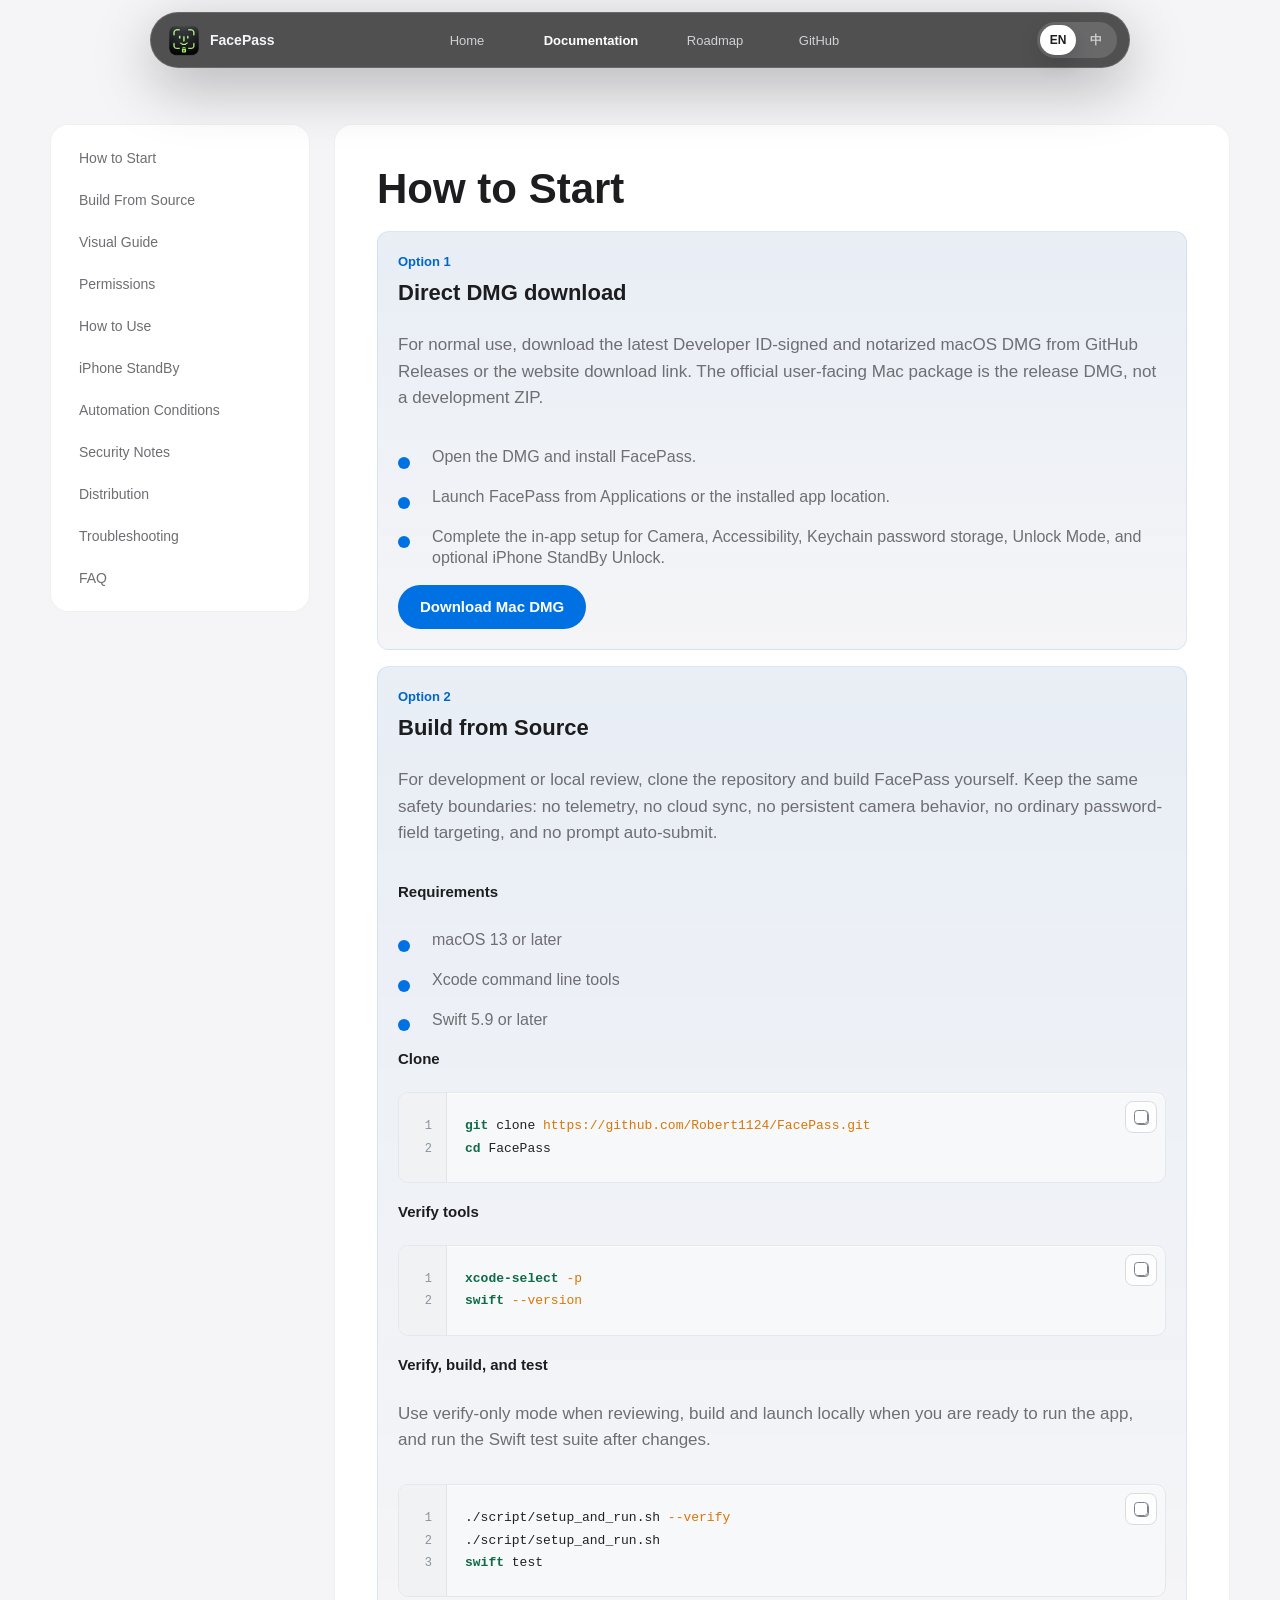
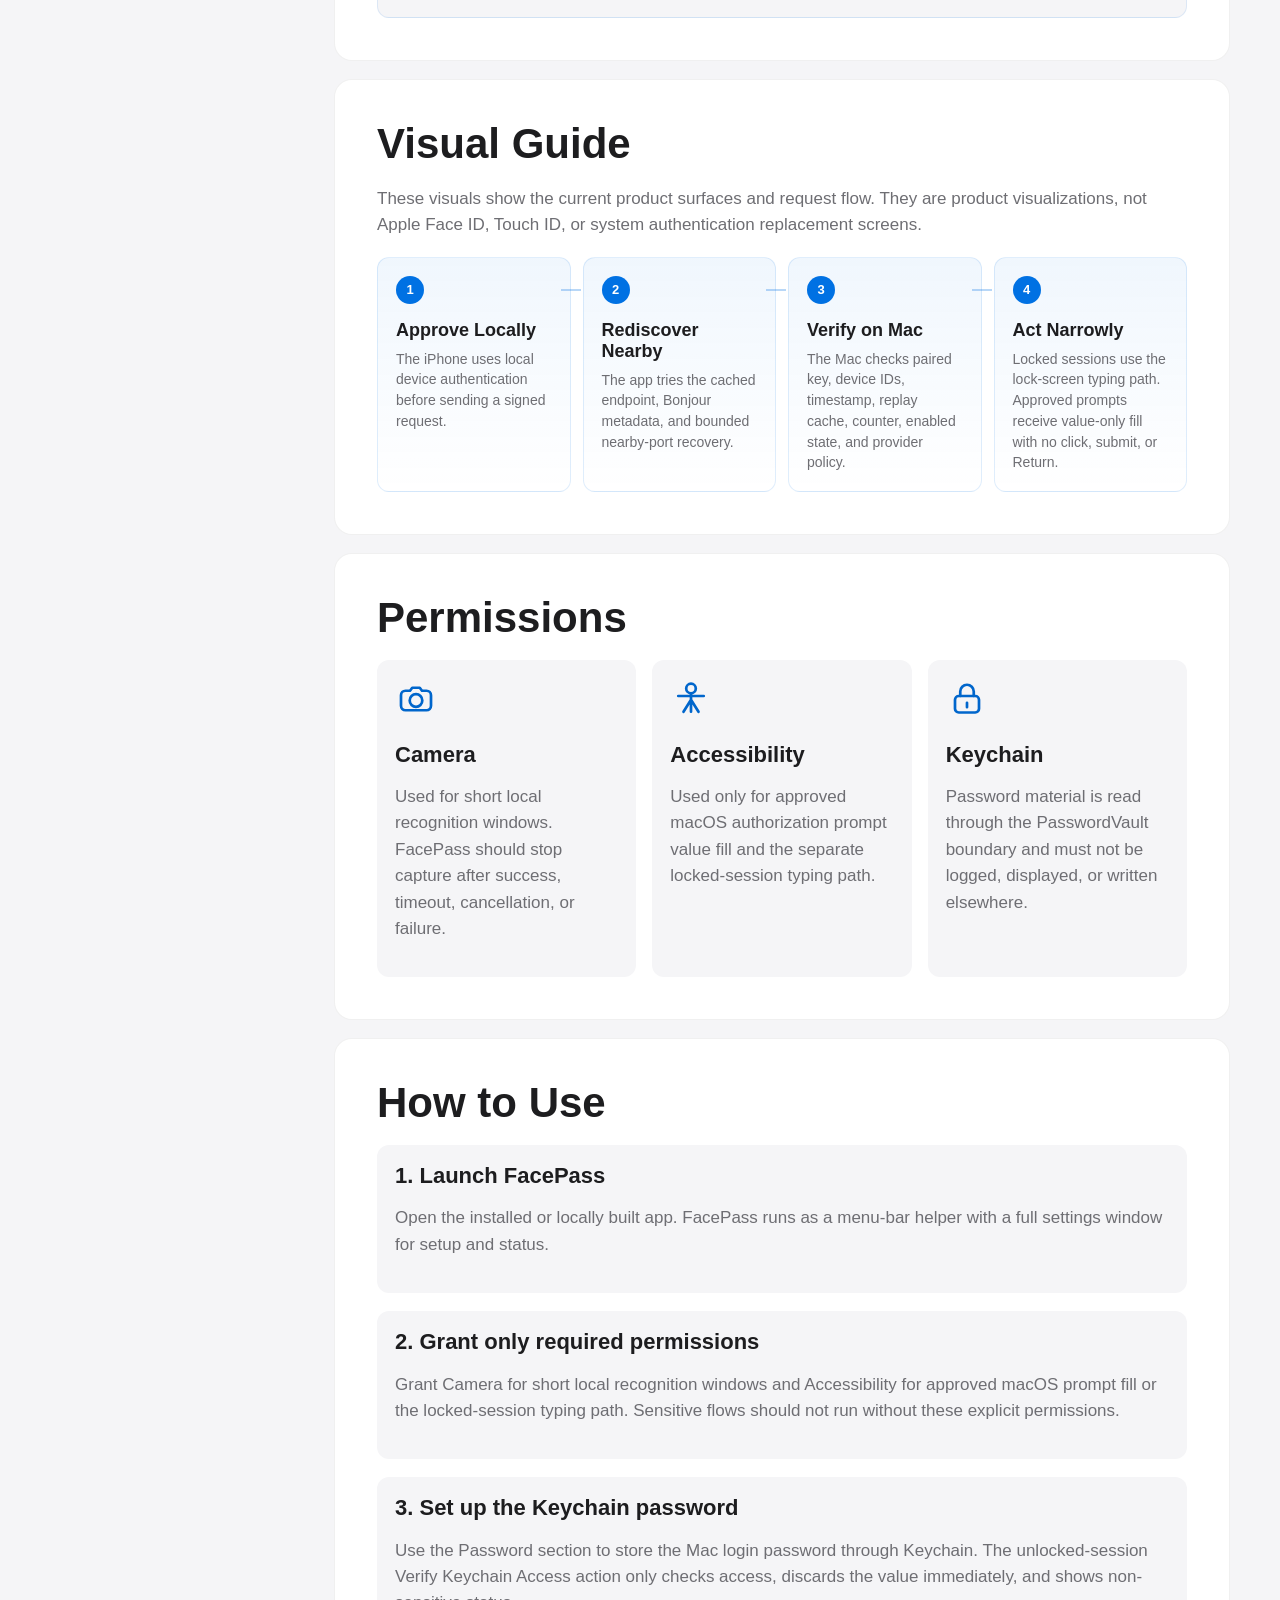
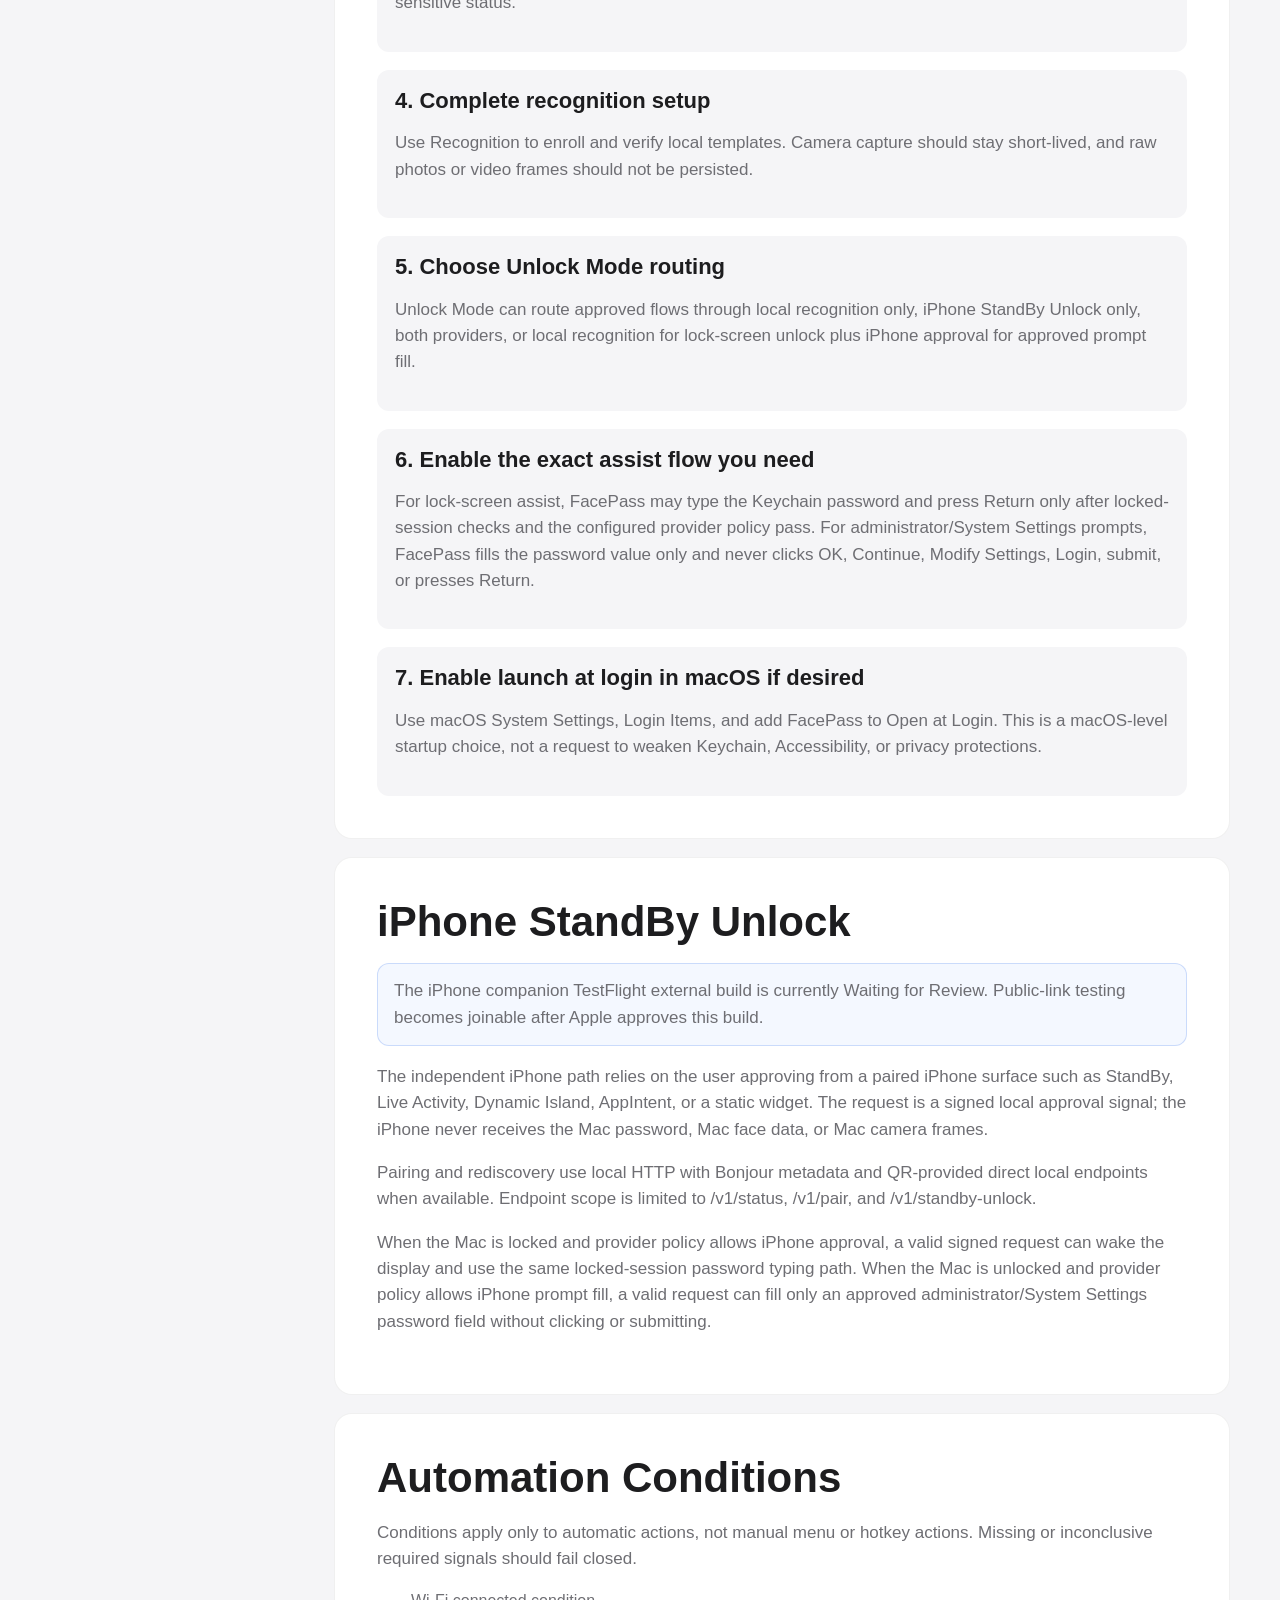
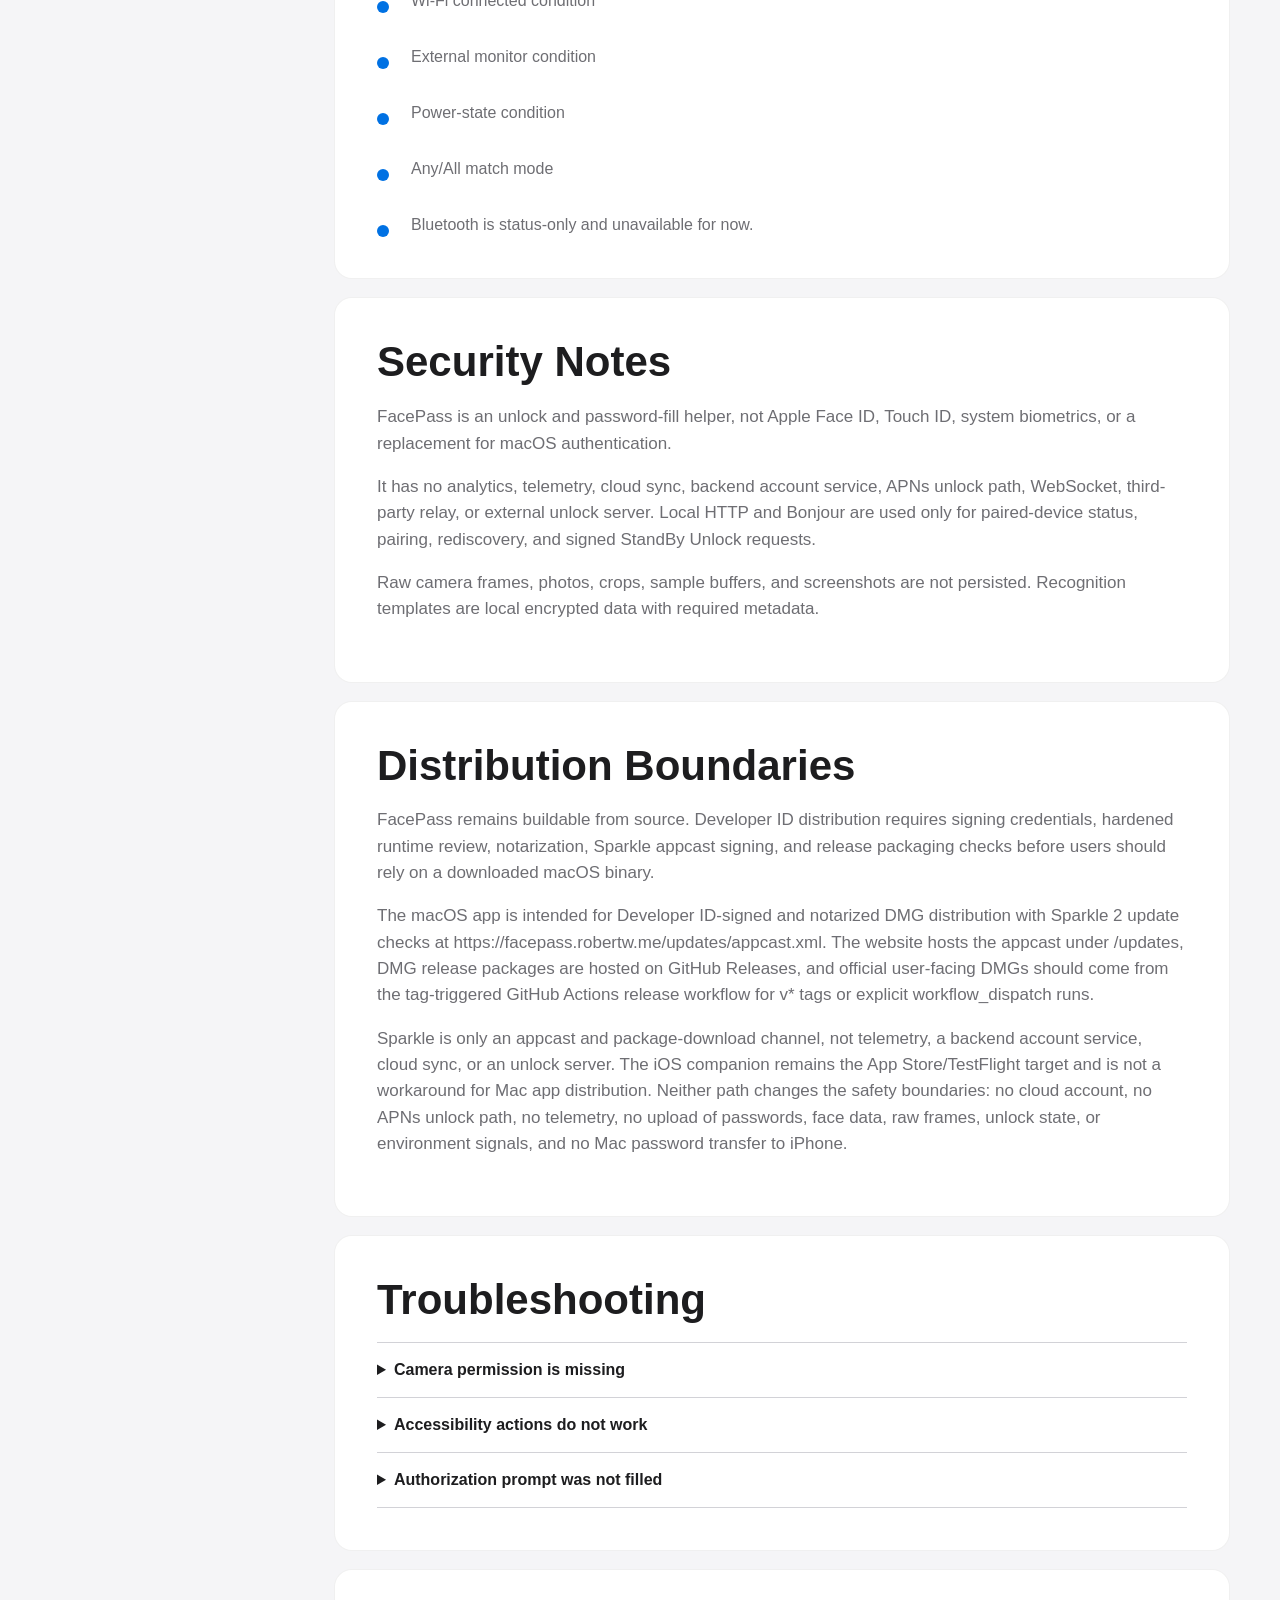
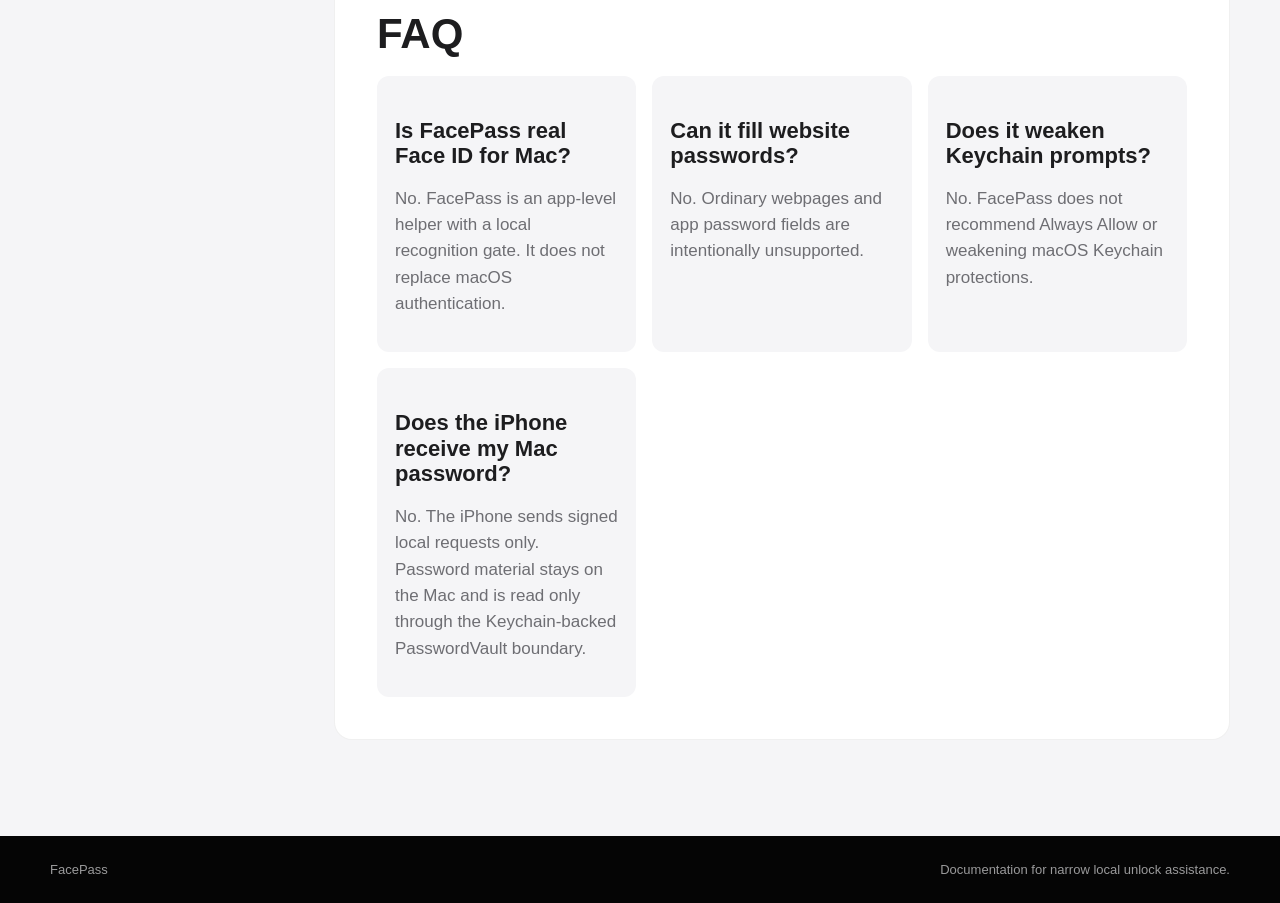
==== commit eb4fef23: "Refactor docs and add iPhone StandBy notes Move long implementation details out of README into the d" ====
--- a/website/docs.html
+++ b/website/docs.html
@@ -36,6 +36,7 @@
       <section class="docs-layout docs-page section-light">
         <aside class="docs-index" data-reveal>
           <a href="#start" data-en="How to Start" data-zh="如何开始">How to Start</a>
+          <a href="#build-from-source" data-en="Build From Source" data-zh="从源码构建">Build From Source</a>
           <a href="#visuals" data-en="Visual Guide" data-zh="图示">Visual Guide</a>
           <a href="#permissions" data-en="Permissions" data-zh="权限">Permissions</a>
           <a href="#use" data-en="How to Use" data-zh="如何使用">How to Use</a>
@@ -50,52 +51,42 @@
         <div class="docs-content">
           <article class="doc-panel" id="start" data-reveal>
             <h2 data-en="How to Start" data-zh="如何开始">How to Start</h2>
-            <div class="doc-steps">
-              <section>
-                <h3 data-en="1. For normal users, download the signed DMG" data-zh="1. 普通用户下载已签名 DMG">1. For normal users, download the signed DMG</h3>
-                <p data-en="Download the latest Developer ID-signed and notarized macOS DMG from GitHub Releases or the website download link. The official user-facing Mac package is the release DMG, not a development ZIP." data-zh="从 GitHub Releases 或官网下载链接下载最新的 Developer ID 签名并公证的 macOS DMG。正式面向用户的 Mac package 是 release DMG，不是开发用 ZIP。">Download the latest Developer ID-signed and notarized macOS DMG from GitHub Releases or the website download link. The official user-facing Mac package is the release DMG, not a development ZIP.</p>
+            <div class="start-options">
+              <section class="start-option-card">
+                <p class="eyebrow" data-en="Option 1" data-zh="选项 1">Option 1</p>
+                <h3 data-en="Direct DMG download" data-zh="直接下载 DMG">Direct DMG download</h3>
+                <p data-en="For normal use, download the latest Developer ID-signed and notarized macOS DMG from GitHub Releases or the website download link. The official user-facing Mac package is the release DMG, not a development ZIP." data-zh="普通使用时，请从 GitHub Releases 或官网下载链接下载最新的 Developer ID 签名并公证的 macOS DMG。正式面向用户的 Mac package 是 release DMG，不是开发用 ZIP。">For normal use, download the latest Developer ID-signed and notarized macOS DMG from GitHub Releases or the website download link. The official user-facing Mac package is the release DMG, not a development ZIP.</p>
+                <ul class="check-list compact">
+                  <li data-en="Open the DMG and install FacePass." data-zh="打开 DMG 并安装 FacePass。">Open the DMG and install FacePass.</li>
+                  <li data-en="Launch FacePass from Applications or the installed app location." data-zh="从“应用程序”或已安装的 app 位置启动 FacePass。">Launch FacePass from Applications or the installed app location.</li>
+                  <li data-en="Complete the in-app setup for Camera, Accessibility, Keychain password storage, Unlock Mode, and optional iPhone StandBy Unlock." data-zh="在 app 内完成摄像头、辅助功能、钥匙串密码存储、解锁模式，以及可选 iPhone StandBy Unlock 设置。">Complete the in-app setup for Camera, Accessibility, Keychain password storage, Unlock Mode, and optional iPhone StandBy Unlock.</li>
+                </ul>
                 <div class="doc-actions">
                   <a class="button button-download" href="https://github.com/Robert1124/FacePass/releases" data-en="Download Mac DMG" data-zh="下载 Mac DMG">Download Mac DMG</a>
                 </div>
               </section>
-              <section>
-                <h3 data-en="2. Install and open FacePass" data-zh="2. 安装并打开 FacePass">2. Install and open FacePass</h3>
-                <p data-en="Open the downloaded DMG, install FacePass, and launch it from Applications or the installed app location. Use only public DMG packages produced by the signed and notarized release workflow, not unsigned local archives." data-zh="打开下载的 DMG，安装 FacePass，并从“应用程序”或已安装的 app 位置启动。只使用由签名并公证的发布流程生成的公开 DMG package，不要把未签名的本地归档当作公开发布版本。">Open the downloaded DMG, install FacePass, and launch it from Applications or the installed app location. Use only public DMG packages produced by the signed and notarized release workflow, not unsigned local archives.</p>
-              </section>
-              <section>
-                <h3 data-en="3. For developers, clone the repository" data-zh="3. 开发者克隆仓库">3. For developers, clone the repository</h3>
-                <p data-en="To self-compile from source, clone FacePass from GitHub and enter the project directory." data-zh="如需从源码自行编译，请从 GitHub 克隆 FacePass，并进入项目目录。">To self-compile from source, clone FacePass from GitHub and enter the project directory.</p>
+
+              <section class="start-option-card" id="build-from-source">
+                <p class="eyebrow" data-en="Option 2" data-zh="选项 2">Option 2</p>
+                <h3 data-en="Build from Source" data-zh="从源码构建">Build from Source</h3>
+                <p data-en="For development or local review, clone the repository and build FacePass yourself. Keep the same safety boundaries: no telemetry, no cloud sync, no persistent camera behavior, no ordinary password-field targeting, and no prompt auto-submit." data-zh="用于开发或本地审查时，可以克隆仓库并自行构建 FacePass。请保持相同安全边界：无遥测、无云同步、无持久摄像头行为、不支持普通密码框目标，并且不自动提交授权提示。">For development or local review, clone the repository and build FacePass yourself. Keep the same safety boundaries: no telemetry, no cloud sync, no persistent camera behavior, no ordinary password-field targeting, and no prompt auto-submit.</p>
+                <h4 data-en="Requirements" data-zh="环境要求">Requirements</h4>
+                <ul class="check-list compact">
+                  <li data-en="macOS 13 or later" data-zh="macOS 13 或更高版本">macOS 13 or later</li>
+                  <li data-en="Xcode command line tools" data-zh="Xcode 命令行工具">Xcode command line tools</li>
+                  <li data-en="Swift 5.9 or later" data-zh="Swift 5.9 或更高版本">Swift 5.9 or later</li>
+                </ul>
+                <h4 data-en="Clone" data-zh="克隆">Clone</h4>
                 <pre><code>git clone https://github.com/Robert1124/FacePass.git
 cd FacePass</code></pre>
-              </section>
-              <section>
-                <h3 data-en="4. Confirm source-build requirements" data-zh="4. 确认源码构建环境要求">4. Confirm source-build requirements</h3>
-                <p data-en="For self-compile work, use macOS 13 or later with Xcode command line tools and Swift 5.9 or later available." data-zh="自行编译时，请使用 macOS 13 或更高版本，并确保 Xcode 命令行工具和 Swift 5.9 或更高版本可用。">For self-compile work, use macOS 13 or later with Xcode command line tools and Swift 5.9 or later available.</p>
+                <h4 data-en="Verify tools" data-zh="验证工具">Verify tools</h4>
                 <pre><code>xcode-select -p
 swift --version</code></pre>
-              </section>
-              <section>
-                <h3 data-en="5. Build and launch locally" data-zh="5. 本地构建并启动">5. Build and launch locally</h3>
-                <p data-en="Run the setup script to prepare ignored local model artifacts when needed, build a physical app bundle, stage it, and launch FacePass." data-zh="运行设置脚本，在需要时准备被忽略的本地模型工件，构建实体 app bundle，暂存并启动 FacePass。">Run the setup script to prepare ignored local model artifacts when needed, build a physical app bundle, stage it, and launch FacePass.</p>
-                <pre><code>./script/setup_and_run.sh</code></pre>
-              </section>
-              <section>
-                <h3 data-en="6. Use verify-only mode when reviewing" data-zh="6. 审查时使用仅验证模式">6. Use verify-only mode when reviewing</h3>
-                <p data-en="Verify artifact preparation and the app build without launching the app." data-zh="验证工件准备和 app 构建，但不启动应用。">Verify artifact preparation and the app build without launching the app.</p>
-                <pre><code>./script/setup_and_run.sh --verify</code></pre>
-              </section>
-              <section>
-                <h3 data-en="7. Run tests" data-zh="7. 运行测试">7. Run tests</h3>
-                <p data-en="Run the Swift test suite after changes and before trusting sensitive flows." data-zh="修改后以及信任敏感流程前，运行 Swift 测试套件。">Run the Swift test suite after changes and before trusting sensitive flows.</p>
-                <pre><code>swift test</code></pre>
-              </section>
-              <section>
-                <h3 data-en="8. Review model artifact behavior" data-zh="8. 审查模型工件行为">8. Review model artifact behavior</h3>
-                <p data-en="The setup script may download and verify the pinned AuraFace glintr100.onnx artifact, convert through the documented legacy Core ML path, and keep generated artifacts under ignored Artifacts/. These files are not committed." data-zh="设置脚本可能会下载并验证固定的 AuraFace glintr100.onnx 工件，通过已记录的 legacy Core ML 路径转换，并将生成工件保留在被忽略的 Artifacts/ 下。这些文件不会提交。">The setup script may download and verify the pinned AuraFace glintr100.onnx artifact, convert through the documented legacy Core ML path, and keep generated artifacts under ignored Artifacts/. These files are not committed.</p>
-              </section>
-              <section>
-                <h3 data-en="9. Keep the safety boundaries intact" data-zh="9. 保持安全边界">9. Keep the safety boundaries intact</h3>
-                <p data-en="Do not add telemetry, cloud sync, persistent camera behavior, ordinary password-field targeting, or prompt auto-submit behavior. Do not recommend Always Allow for Keychain prompts." data-zh="不要添加遥测、云同步、持久摄像头行为、普通密码框目标，或授权提示自动提交行为。不要建议对钥匙串提示使用“始终允许”。">Do not add telemetry, cloud sync, persistent camera behavior, ordinary password-field targeting, or prompt auto-submit behavior. Do not recommend Always Allow for Keychain prompts.</p>
+                <h4 data-en="Verify, build, and test" data-zh="验证、构建和测试">Verify, build, and test</h4>
+                <p data-en="Use verify-only mode when reviewing, build and launch locally when you are ready to run the app, and run the Swift test suite after changes." data-zh="审查时使用仅验证模式；准备运行 app 时再本地构建并启动；修改后运行 Swift 测试套件。">Use verify-only mode when reviewing, build and launch locally when you are ready to run the app, and run the Swift test suite after changes.</p>
+                <pre><code>./script/setup_and_run.sh --verify
+./script/setup_and_run.sh
+swift test</code></pre>
               </section>
             </div>
           </article>
--- a/website/styles.css
+++ b/website/styles.css
@@ -813,6 +813,12 @@
   margin-top: 24px;
 }
 
+.doc-panel h4 {
+  margin: 20px 0 10px;
+  font-size: 15px;
+  line-height: 1.2;
+}
+
 .doc-panel ol,
 .doc-panel ul:not(.check-list) {
   margin: 0;
@@ -852,6 +858,43 @@
 .doc-steps h3,
 .doc-grid h3 {
   margin-top: 0;
+}
+
+.start-options {
+  display: grid;
+  grid-template-columns: 1fr;
+  gap: 16px;
+}
+
+.start-option-card {
+  display: flex;
+  flex-direction: column;
+  min-width: 0;
+  padding: 20px;
+  border: 1px solid rgba(0, 113, 227, 0.1);
+  border-radius: var(--radius-sm);
+  background:
+    linear-gradient(180deg, rgba(0, 113, 227, 0.05), rgba(255, 255, 255, 0)),
+    var(--light);
+}
+
+.start-option-card h3 {
+  margin-top: 0;
+}
+
+.start-option-card .eyebrow {
+  margin-bottom: 8px;
+  color: var(--blue-dark);
+}
+
+.start-option-card .check-list {
+  gap: 8px;
+}
+
+.start-option-card .check-list li {
+  padding-top: 0;
+  padding-bottom: 0;
+  line-height: 1.35;
 }
 
 .doc-actions {
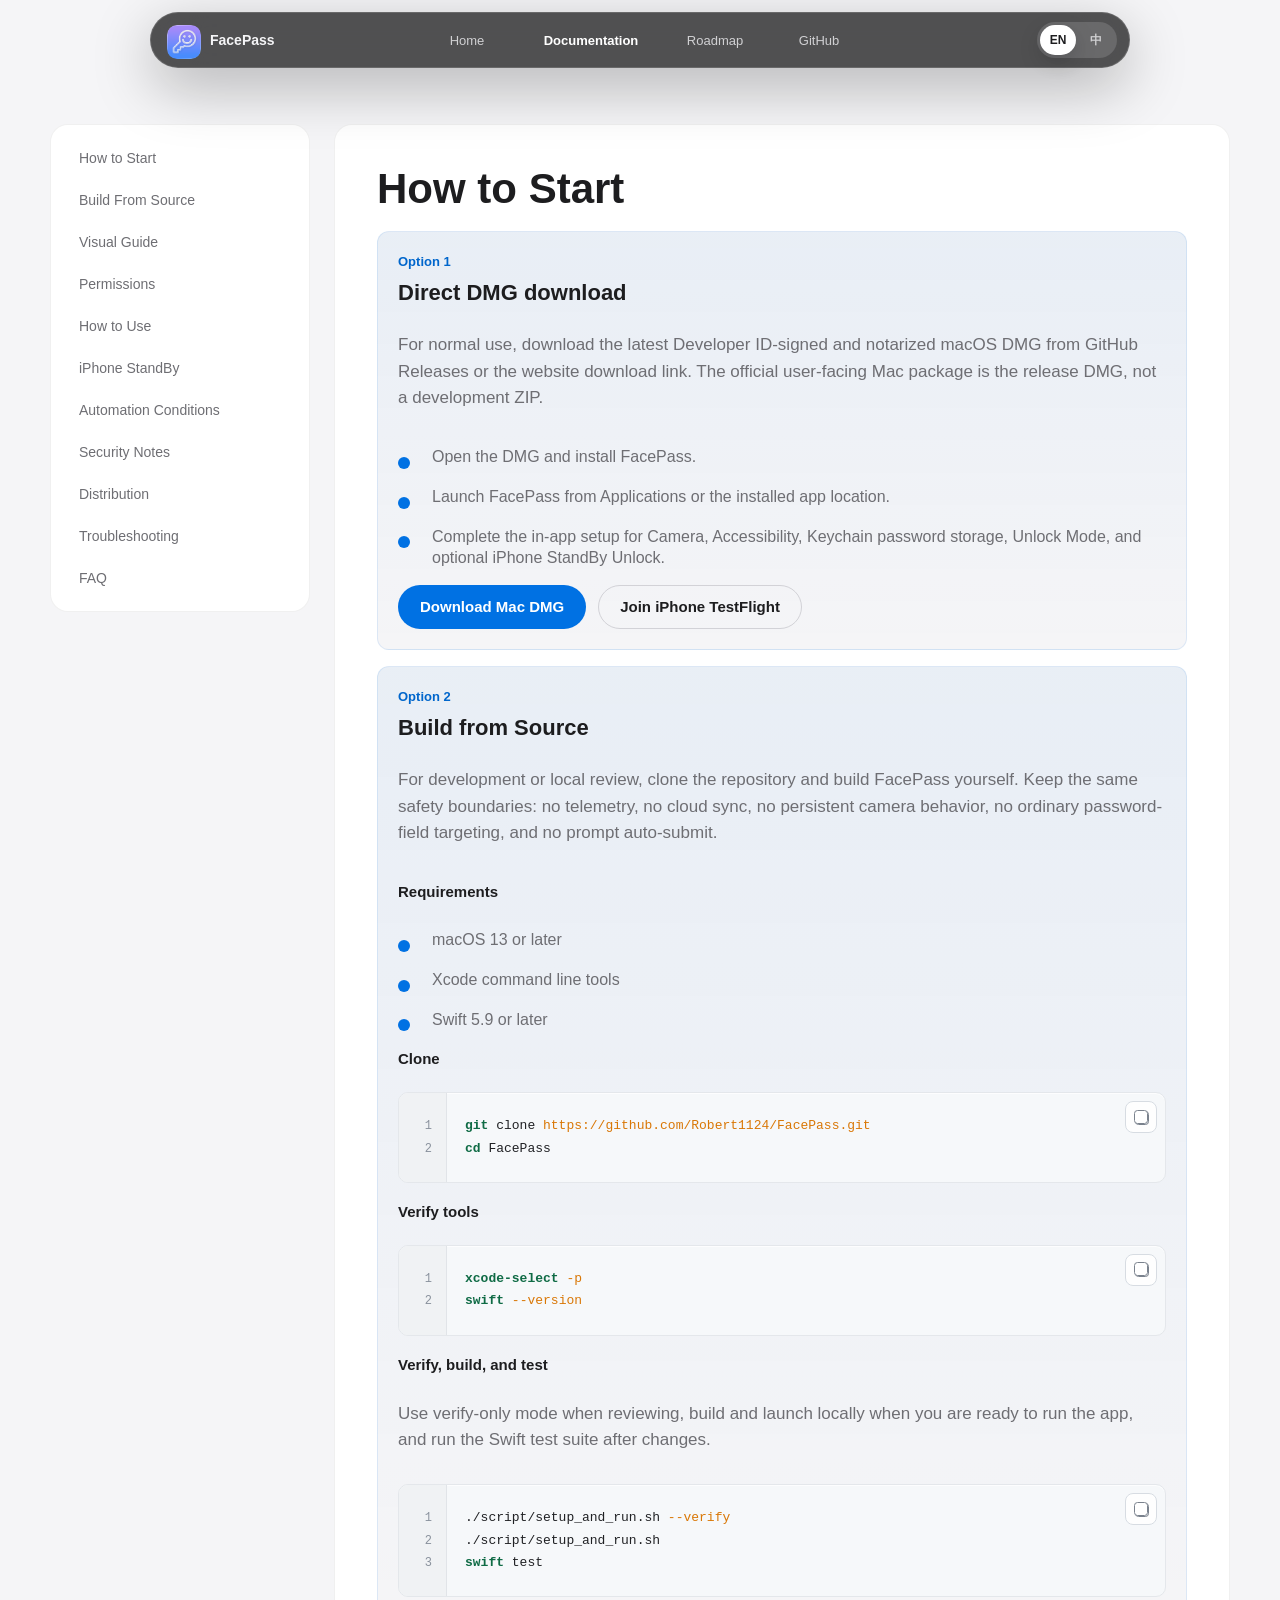
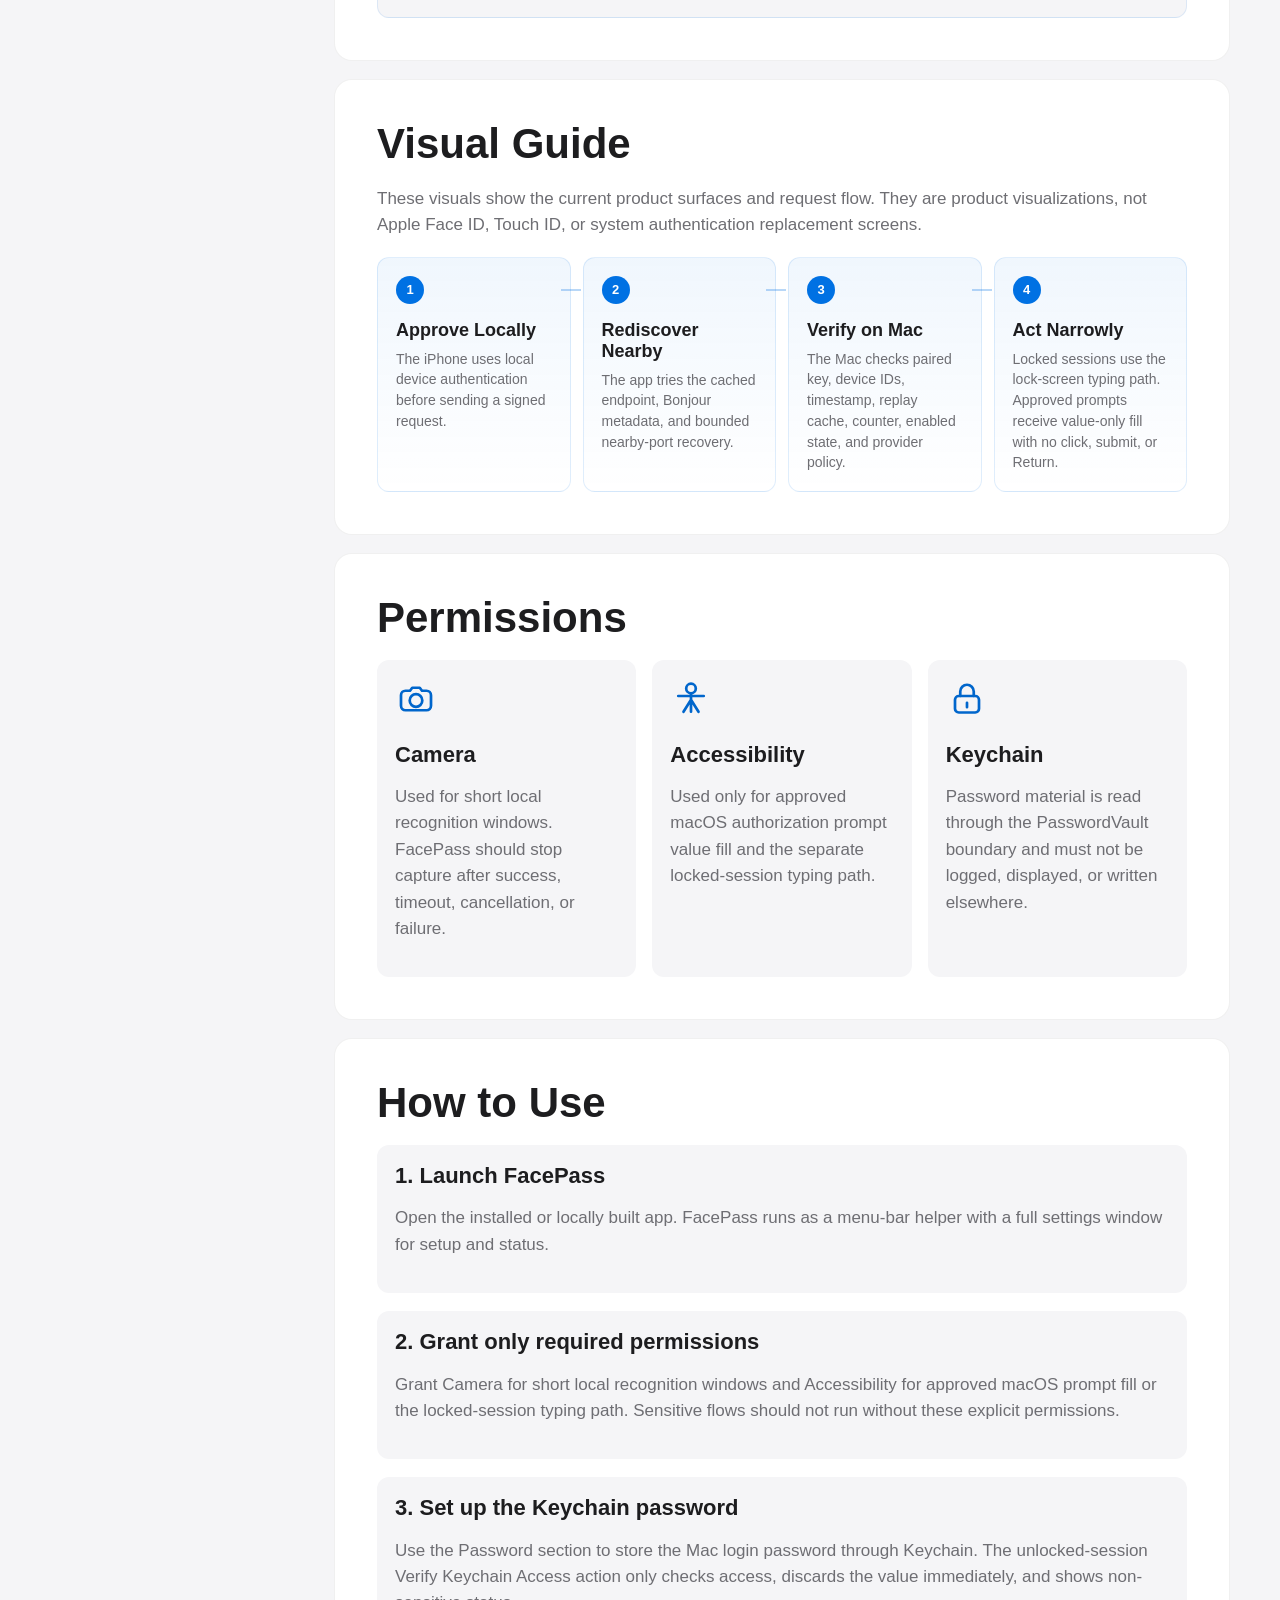
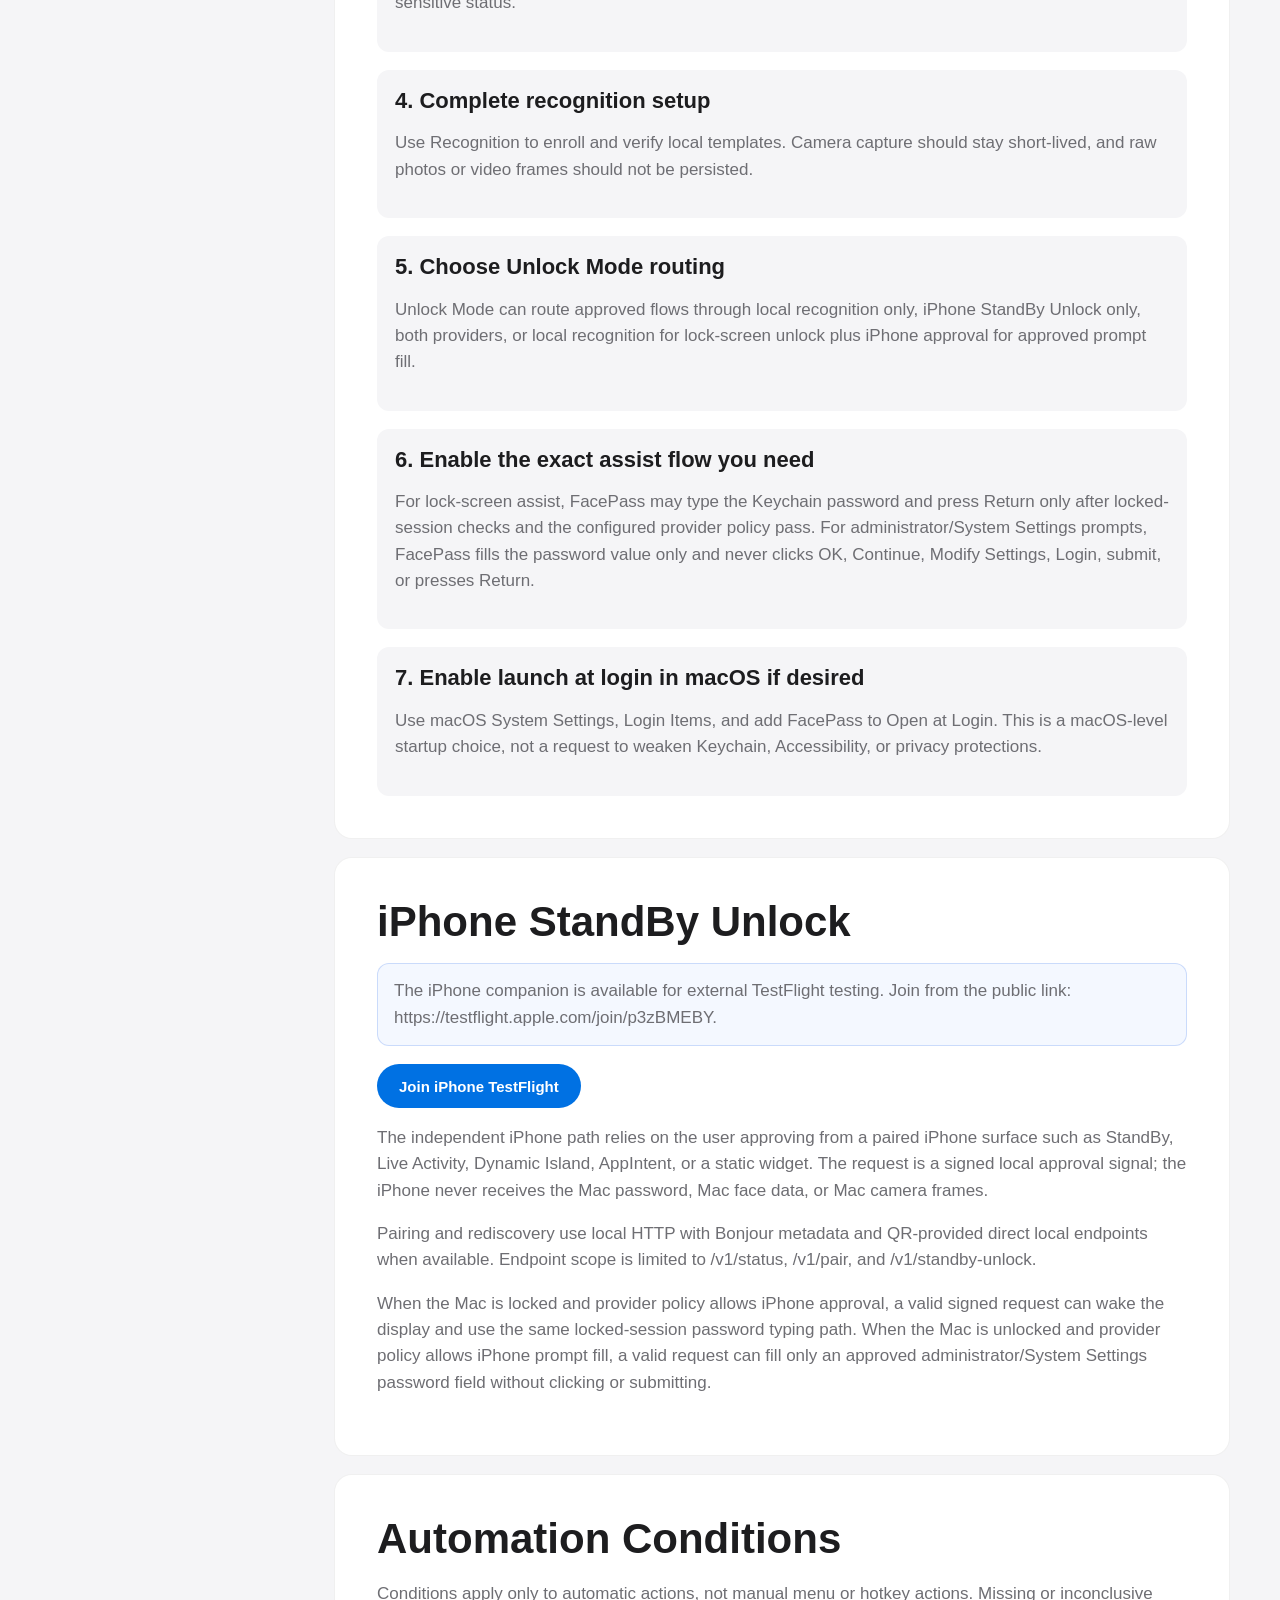
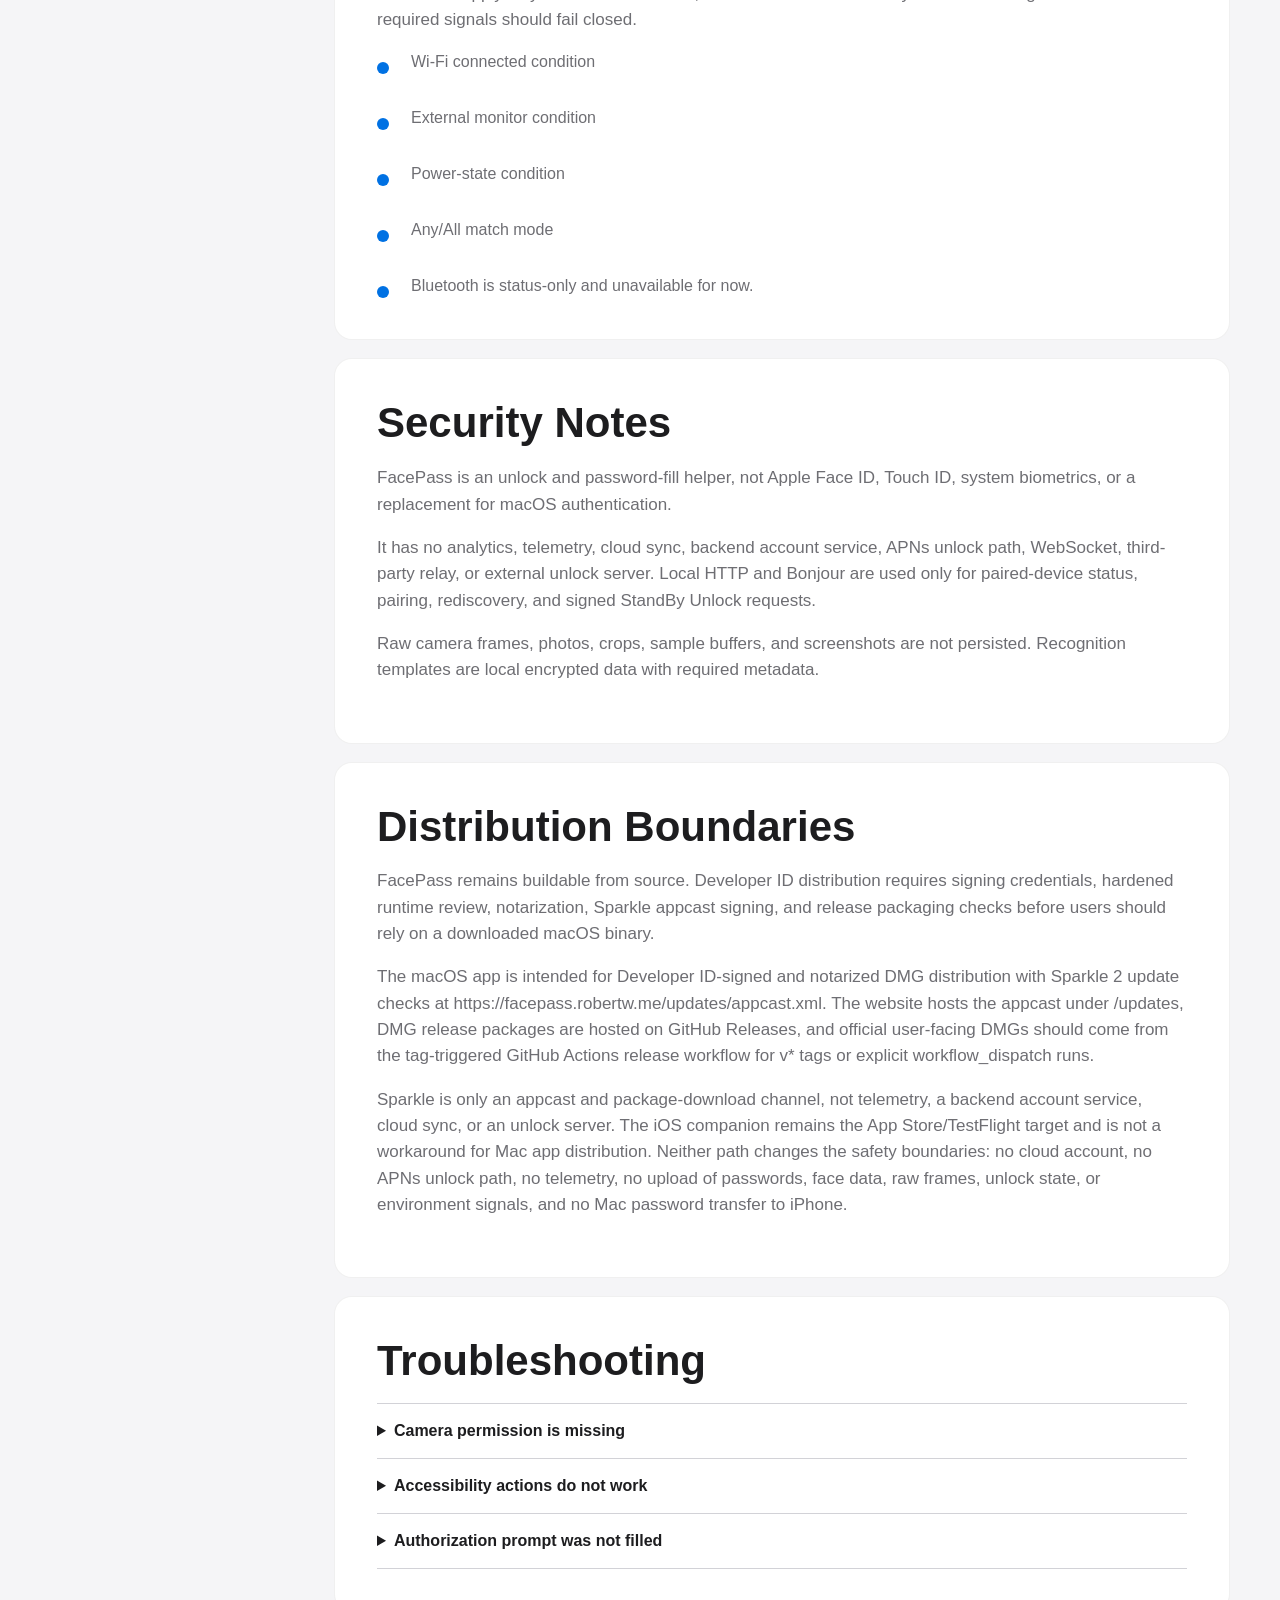
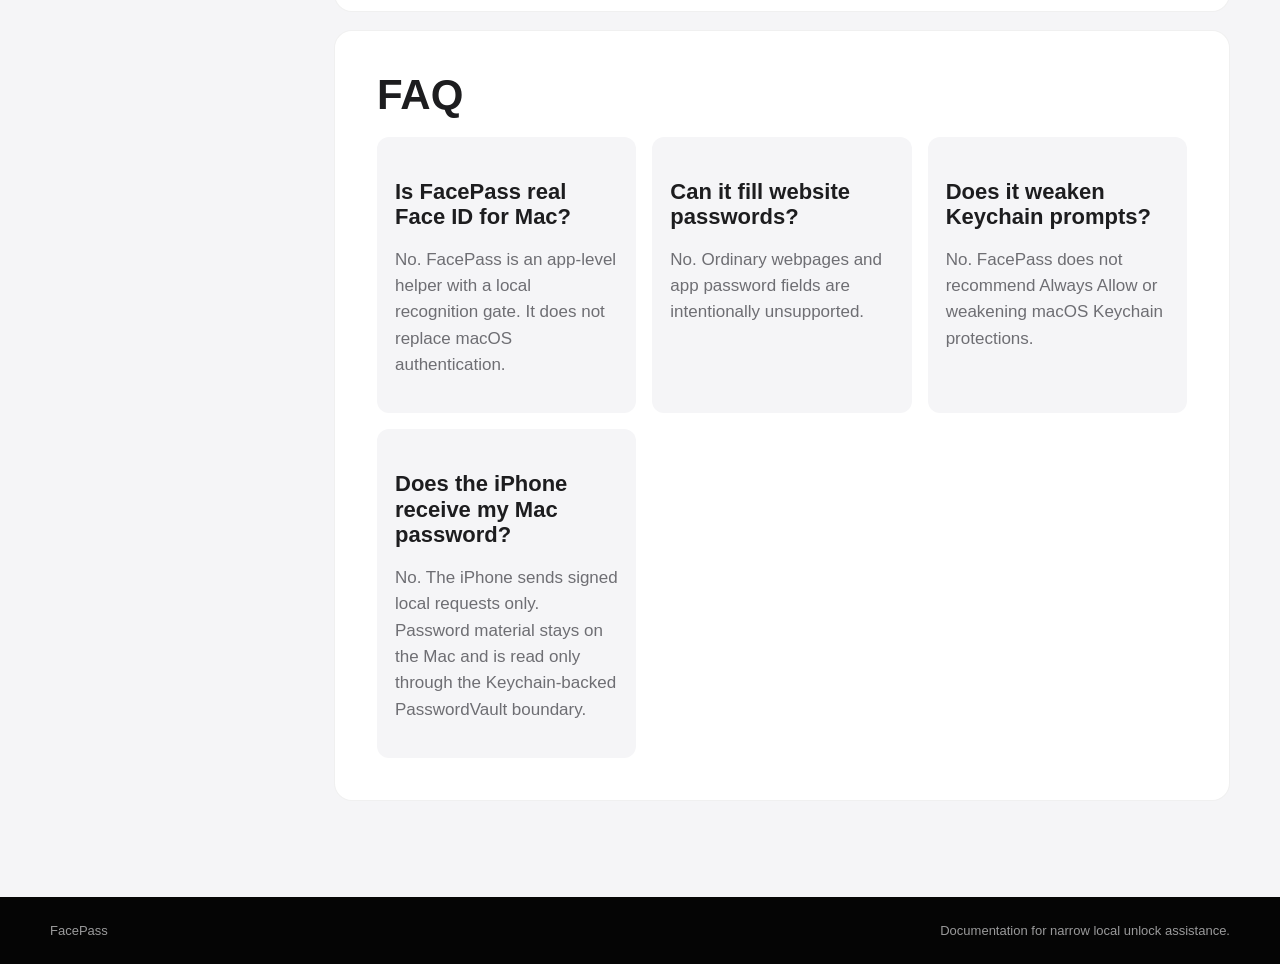
==== commit aa0f5277: "Add iPhone TestFlight links and copy Announce and link the iPhone companion TestFlight public build " ====
--- a/website/docs.html
+++ b/website/docs.html
@@ -63,6 +63,7 @@
                 </ul>
                 <div class="doc-actions">
                   <a class="button button-download" href="https://github.com/Robert1124/FacePass/releases" data-en="Download Mac DMG" data-zh="下载 Mac DMG">Download Mac DMG</a>
+                  <a class="button button-secondary" href="https://testflight.apple.com/join/p3zBMEBY" data-en="Join iPhone TestFlight" data-zh="加入 iPhone TestFlight">Join iPhone TestFlight</a>
                 </div>
               </section>
 
@@ -184,7 +185,10 @@
 
           <article class="doc-panel" id="standby" data-reveal>
             <h2 data-en="iPhone StandBy Unlock" data-zh="iPhone StandBy Unlock">iPhone StandBy Unlock</h2>
-            <p class="doc-callout" data-en="The iPhone companion TestFlight external build is currently Waiting for Review. Public-link testing becomes joinable after Apple approves this build." data-zh="iPhone companion 的 TestFlight external build 当前为 Waiting for Review。Apple 批准该 build 后，public link 测试才可以加入。">The iPhone companion TestFlight external build is currently Waiting for Review. Public-link testing becomes joinable after Apple approves this build.</p>
+            <p class="doc-callout" data-en="The iPhone companion is available for external TestFlight testing. Join from the public link: https://testflight.apple.com/join/p3zBMEBY." data-zh="iPhone companion 已开放 external TestFlight 测试。可通过 public link 加入：https://testflight.apple.com/join/p3zBMEBY。">The iPhone companion is available for external TestFlight testing. Join from the public link: https://testflight.apple.com/join/p3zBMEBY.</p>
+            <div class="doc-actions">
+              <a class="button button-download" href="https://testflight.apple.com/join/p3zBMEBY" data-en="Join iPhone TestFlight" data-zh="加入 iPhone TestFlight">Join iPhone TestFlight</a>
+            </div>
             <p data-en="The independent iPhone path relies on the user approving from a paired iPhone surface such as StandBy, Live Activity, Dynamic Island, AppIntent, or a static widget. The request is a signed local approval signal; the iPhone never receives the Mac password, Mac face data, or Mac camera frames." data-zh="独立 iPhone 路径依赖用户从已配对 iPhone 界面批准，例如 StandBy、Live Activity、Dynamic Island、AppIntent 或静态小组件。该请求是签名的本地批准信号；iPhone 绝不会接收 Mac 密码、Mac 人脸数据或 Mac 摄像头帧。">The independent iPhone path relies on the user approving from a paired iPhone surface such as StandBy, Live Activity, Dynamic Island, AppIntent, or a static widget. The request is a signed local approval signal; the iPhone never receives the Mac password, Mac face data, or Mac camera frames.</p>
             <p data-en="Pairing and rediscovery use local HTTP with Bonjour metadata and QR-provided direct local endpoints when available. Endpoint scope is limited to /v1/status, /v1/pair, and /v1/standby-unlock." data-zh="配对和重新发现使用本地 HTTP、Bonjour 元数据，以及在可用时由二维码提供的直接本地端点。端点范围限制为 /v1/status、/v1/pair 和 /v1/standby-unlock。">Pairing and rediscovery use local HTTP with Bonjour metadata and QR-provided direct local endpoints when available. Endpoint scope is limited to /v1/status, /v1/pair, and /v1/standby-unlock.</p>
             <p data-en="When the Mac is locked and provider policy allows iPhone approval, a valid signed request can wake the display and use the same locked-session password typing path. When the Mac is unlocked and provider policy allows iPhone prompt fill, a valid request can fill only an approved administrator/System Settings password field without clicking or submitting." data-zh="当 Mac 已锁定且提供方策略允许 iPhone 批准时，有效签名请求可唤醒显示器并使用同一锁定会话密码输入路径。当 Mac 已解锁且提供方策略允许 iPhone 提示填充时，有效请求只能填充已批准的管理员/“系统设置”密码字段，不会点击或提交。">When the Mac is locked and provider policy allows iPhone approval, a valid signed request can wake the display and use the same locked-session password typing path. When the Mac is unlocked and provider policy allows iPhone prompt fill, a valid request can fill only an approved administrator/System Settings password field without clicking or submitting.</p>
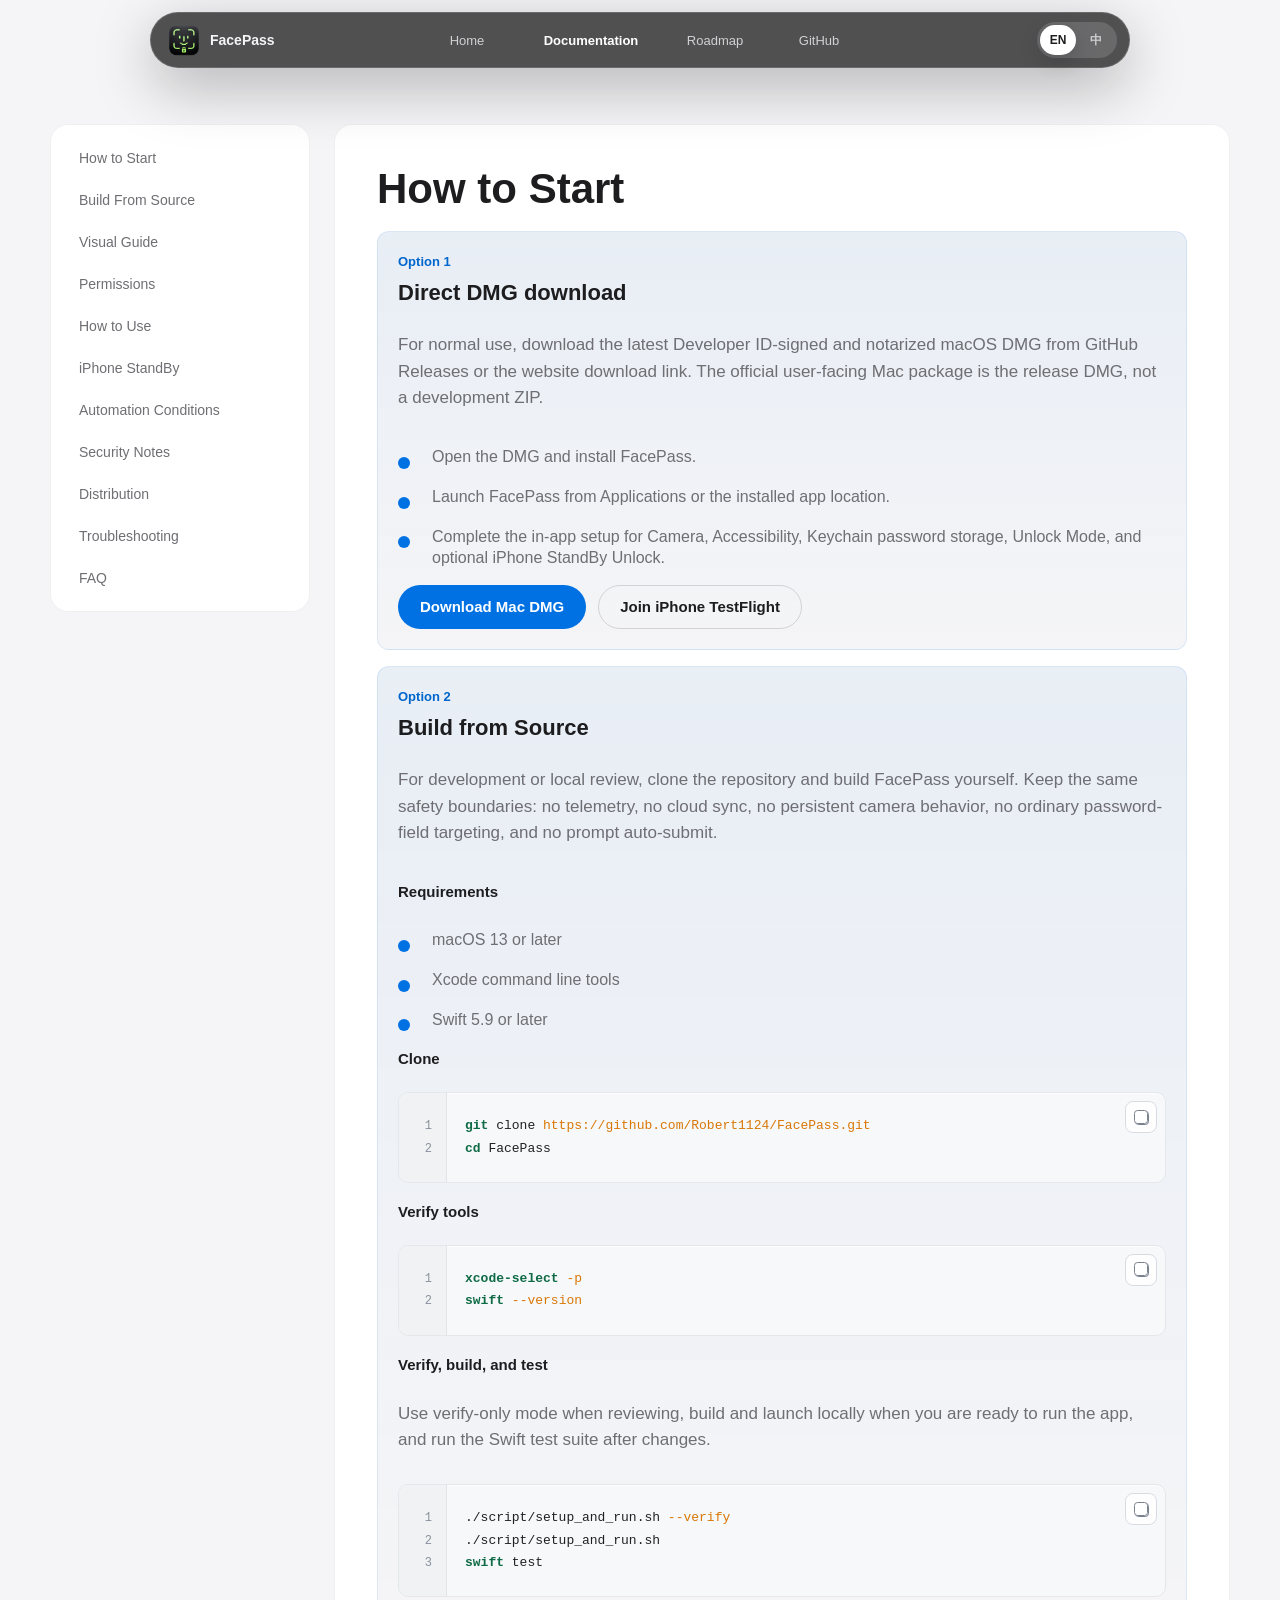
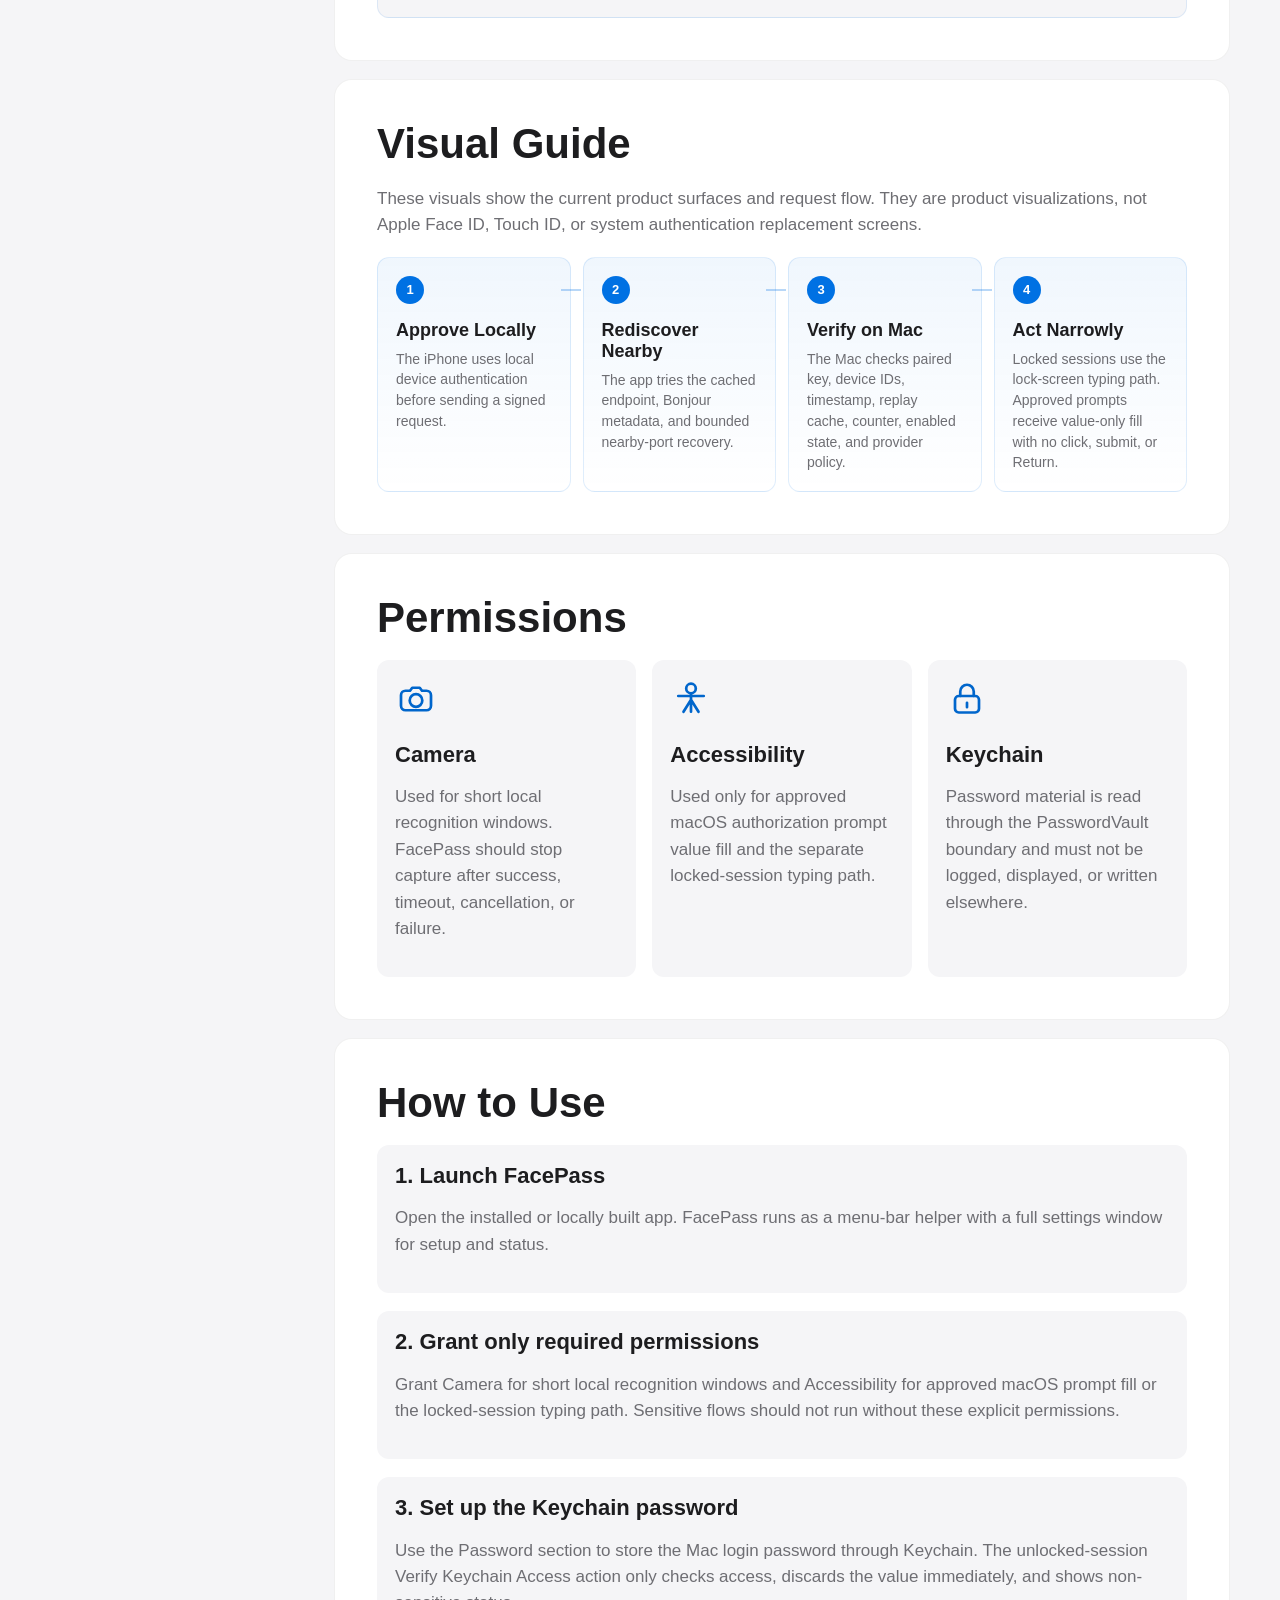
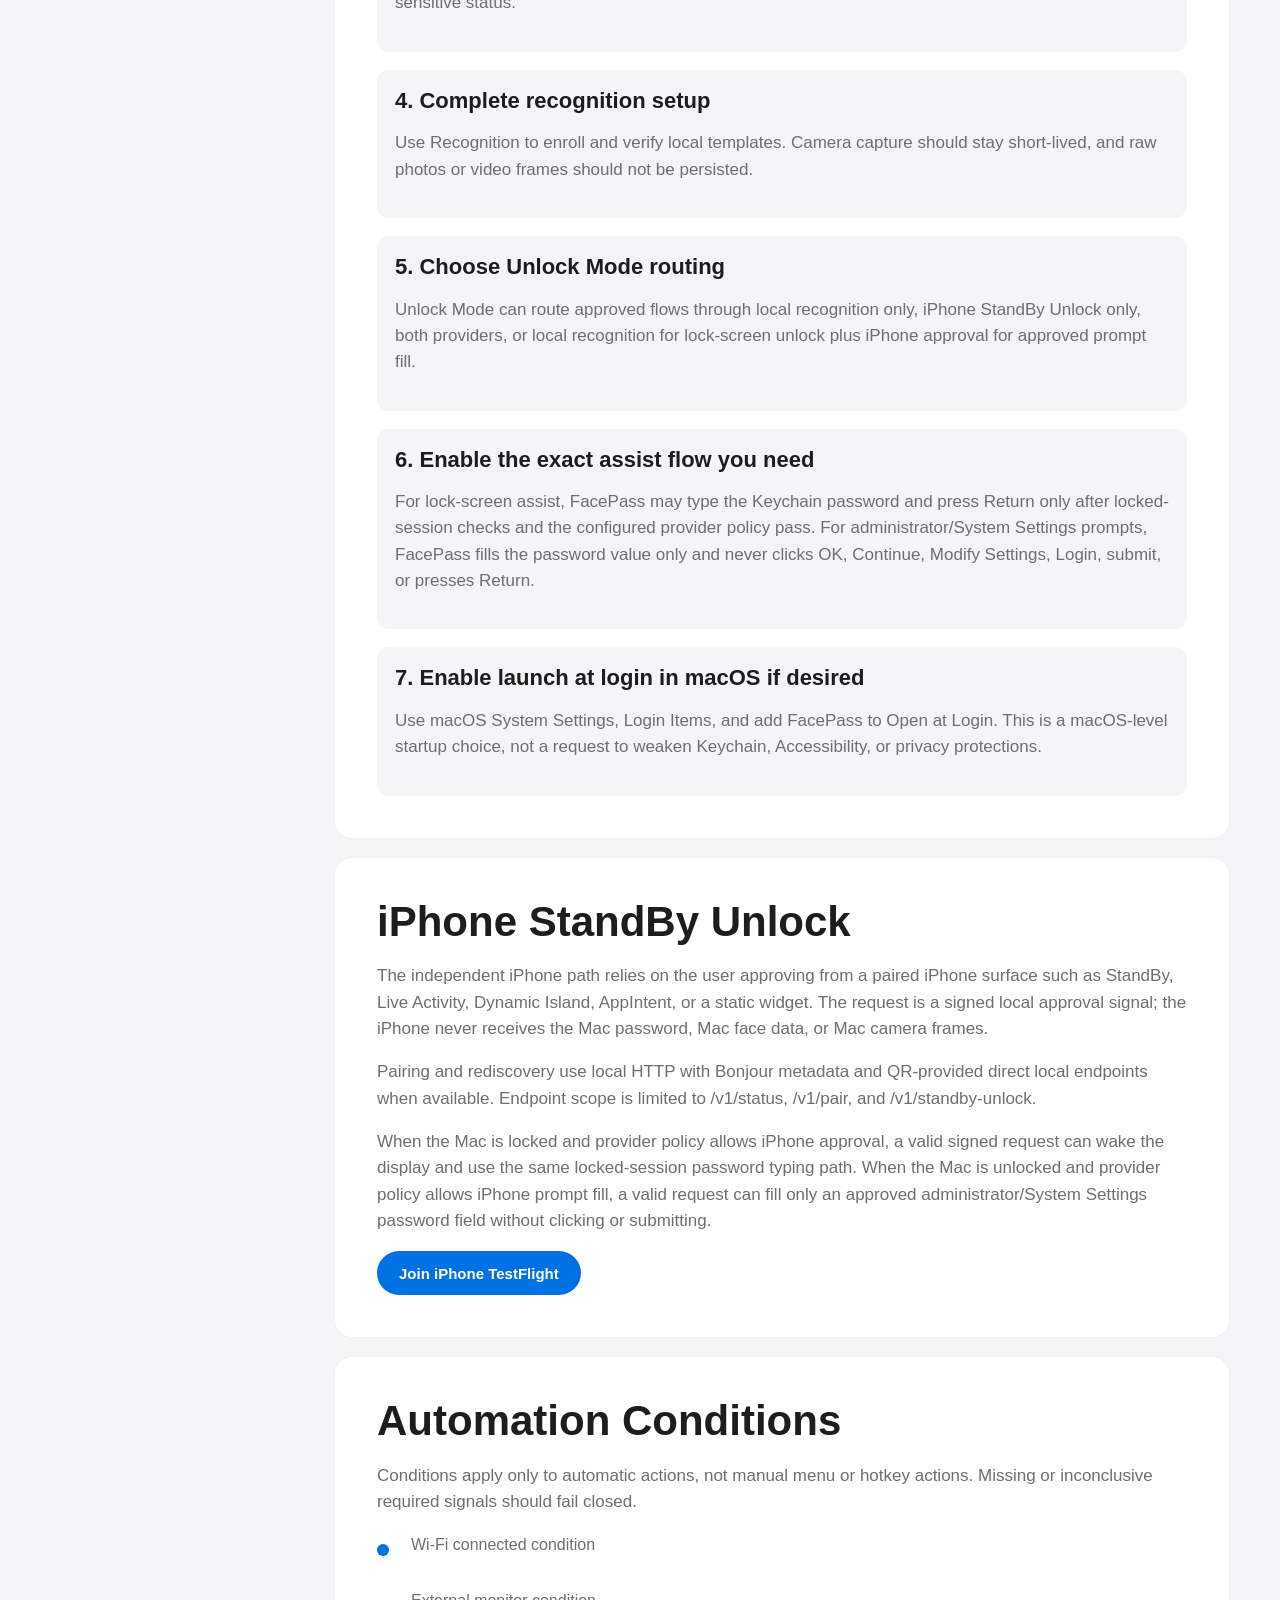
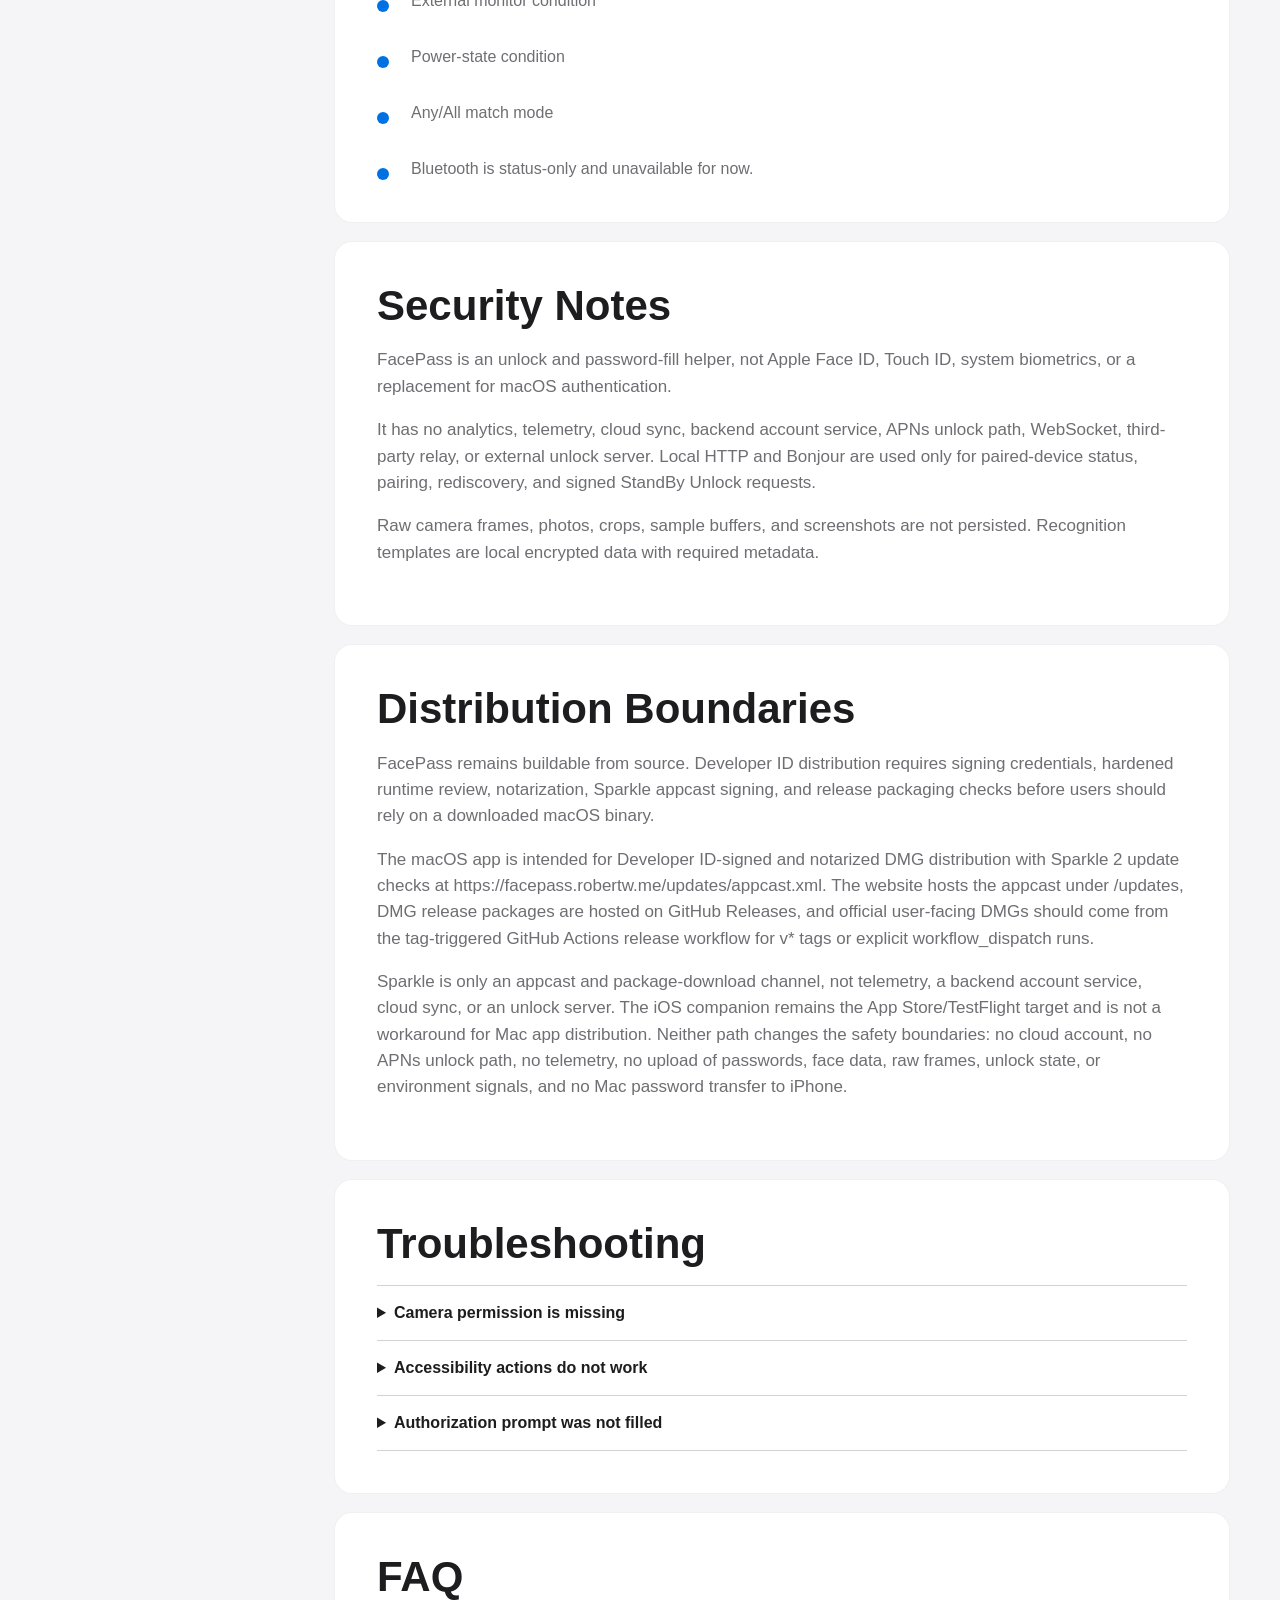
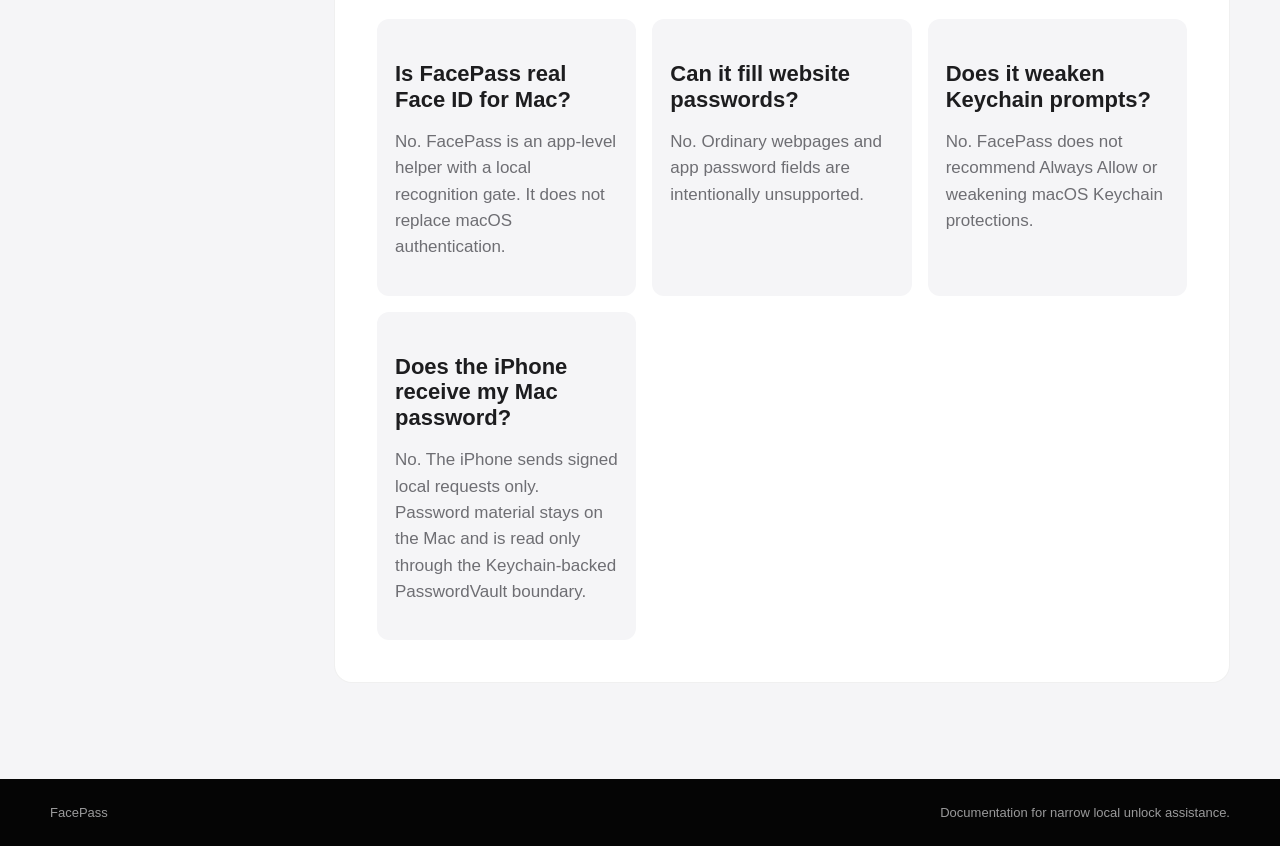
==== commit bf077103: "Use new nav logo; update roadmap & TestFlight status Add a new navigation logo asset and swap site p" ====
--- a/website/docs.html
+++ b/website/docs.html
@@ -16,7 +16,7 @@
   <body data-page="docs">
     <header class="site-header" data-reveal>
       <a class="brand" href="index.html" aria-label="FacePass home">
-        <img src="assets/facepass-icon.png" alt="" width="34" height="34">
+        <img src="assets/facepass-nav-logo.png" alt="" width="34" height="34">
         <span>FacePass</span>
       </a>
       <nav class="top-nav" aria-label="Primary">
@@ -185,13 +185,12 @@
 
           <article class="doc-panel" id="standby" data-reveal>
             <h2 data-en="iPhone StandBy Unlock" data-zh="iPhone StandBy Unlock">iPhone StandBy Unlock</h2>
-            <p class="doc-callout" data-en="The iPhone companion is available for external TestFlight testing. Join from the public link: https://testflight.apple.com/join/p3zBMEBY." data-zh="iPhone companion 已开放 external TestFlight 测试。可通过 public link 加入：https://testflight.apple.com/join/p3zBMEBY。">The iPhone companion is available for external TestFlight testing. Join from the public link: https://testflight.apple.com/join/p3zBMEBY.</p>
-            <div class="doc-actions">
-              <a class="button button-download" href="https://testflight.apple.com/join/p3zBMEBY" data-en="Join iPhone TestFlight" data-zh="加入 iPhone TestFlight">Join iPhone TestFlight</a>
-            </div>
             <p data-en="The independent iPhone path relies on the user approving from a paired iPhone surface such as StandBy, Live Activity, Dynamic Island, AppIntent, or a static widget. The request is a signed local approval signal; the iPhone never receives the Mac password, Mac face data, or Mac camera frames." data-zh="独立 iPhone 路径依赖用户从已配对 iPhone 界面批准，例如 StandBy、Live Activity、Dynamic Island、AppIntent 或静态小组件。该请求是签名的本地批准信号；iPhone 绝不会接收 Mac 密码、Mac 人脸数据或 Mac 摄像头帧。">The independent iPhone path relies on the user approving from a paired iPhone surface such as StandBy, Live Activity, Dynamic Island, AppIntent, or a static widget. The request is a signed local approval signal; the iPhone never receives the Mac password, Mac face data, or Mac camera frames.</p>
             <p data-en="Pairing and rediscovery use local HTTP with Bonjour metadata and QR-provided direct local endpoints when available. Endpoint scope is limited to /v1/status, /v1/pair, and /v1/standby-unlock." data-zh="配对和重新发现使用本地 HTTP、Bonjour 元数据，以及在可用时由二维码提供的直接本地端点。端点范围限制为 /v1/status、/v1/pair 和 /v1/standby-unlock。">Pairing and rediscovery use local HTTP with Bonjour metadata and QR-provided direct local endpoints when available. Endpoint scope is limited to /v1/status, /v1/pair, and /v1/standby-unlock.</p>
             <p data-en="When the Mac is locked and provider policy allows iPhone approval, a valid signed request can wake the display and use the same locked-session password typing path. When the Mac is unlocked and provider policy allows iPhone prompt fill, a valid request can fill only an approved administrator/System Settings password field without clicking or submitting." data-zh="当 Mac 已锁定且提供方策略允许 iPhone 批准时，有效签名请求可唤醒显示器并使用同一锁定会话密码输入路径。当 Mac 已解锁且提供方策略允许 iPhone 提示填充时，有效请求只能填充已批准的管理员/“系统设置”密码字段，不会点击或提交。">When the Mac is locked and provider policy allows iPhone approval, a valid signed request can wake the display and use the same locked-session password typing path. When the Mac is unlocked and provider policy allows iPhone prompt fill, a valid request can fill only an approved administrator/System Settings password field without clicking or submitting.</p>
+            <div class="doc-actions">
+              <a class="button button-download" href="https://testflight.apple.com/join/p3zBMEBY" data-en="Join iPhone TestFlight" data-zh="加入 iPhone TestFlight">Join iPhone TestFlight</a>
+            </div>
           </article>
 
           <article class="doc-panel" id="conditions" data-reveal>
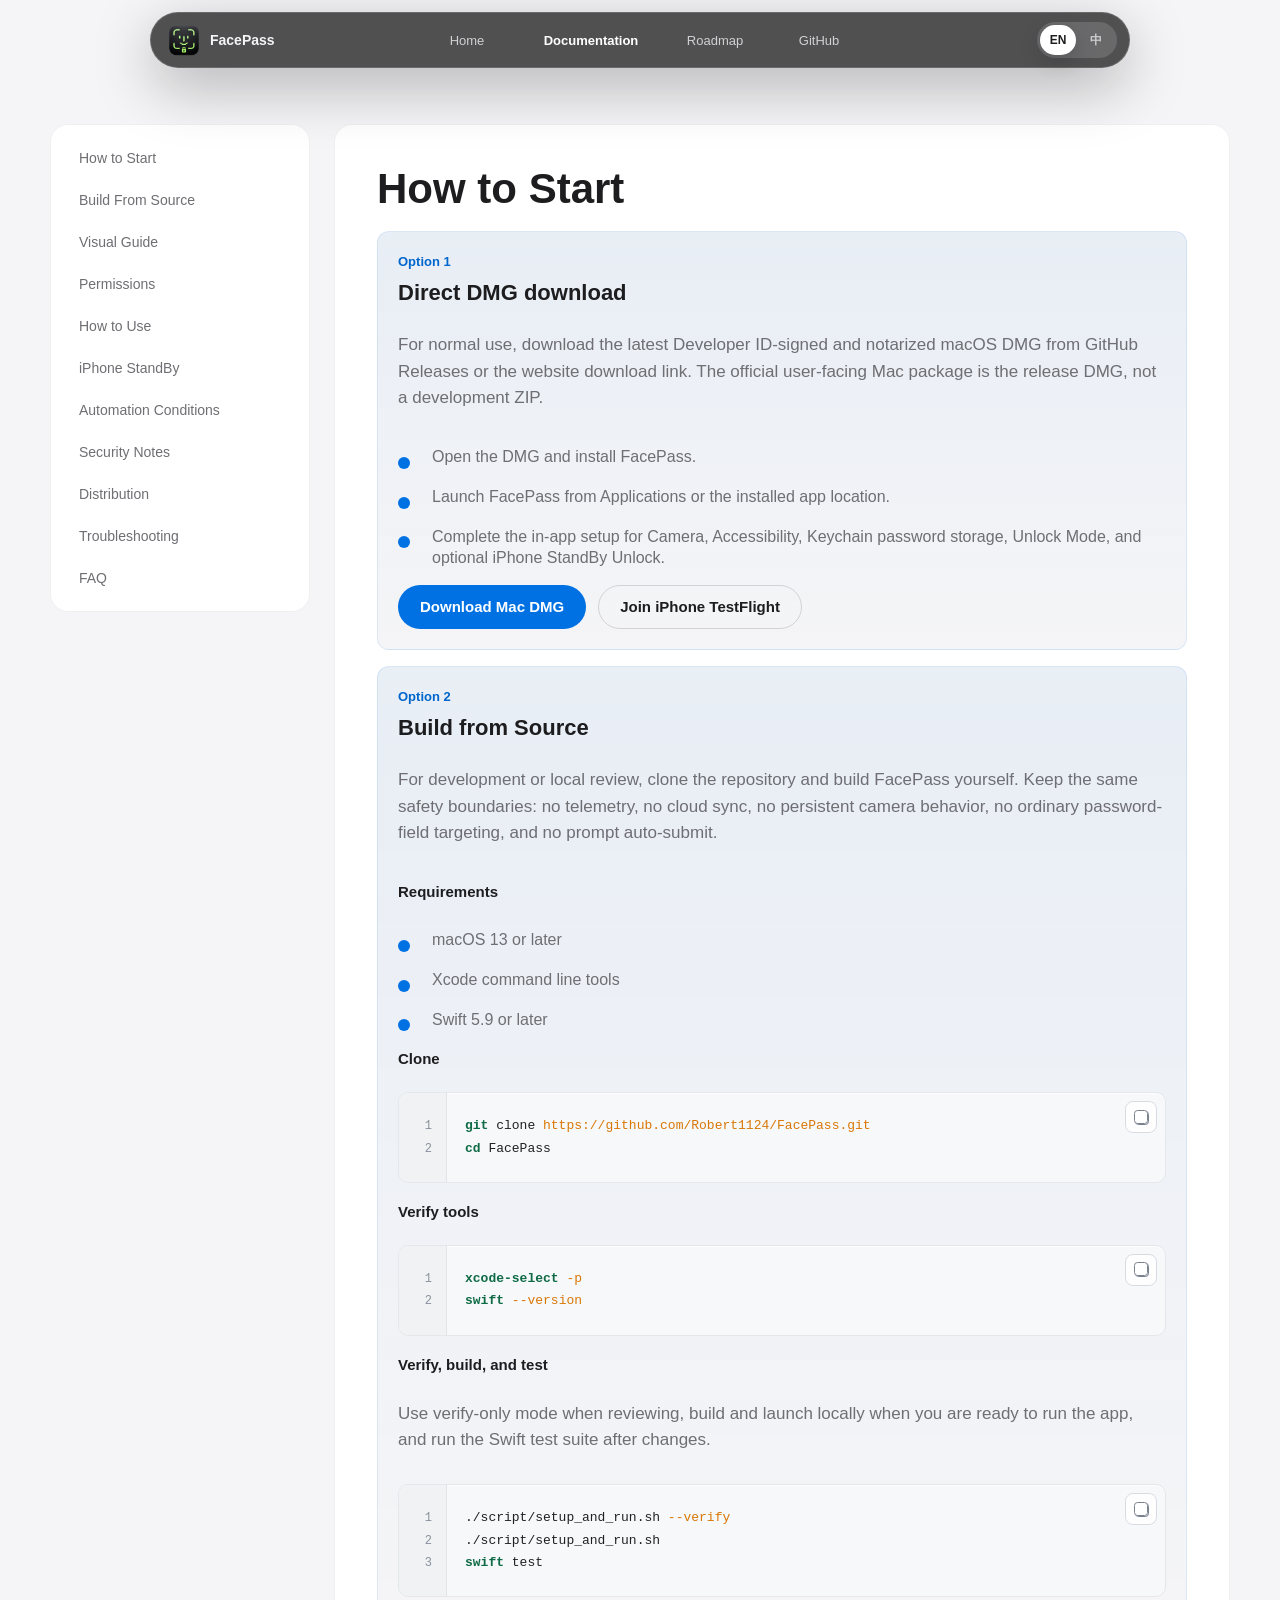
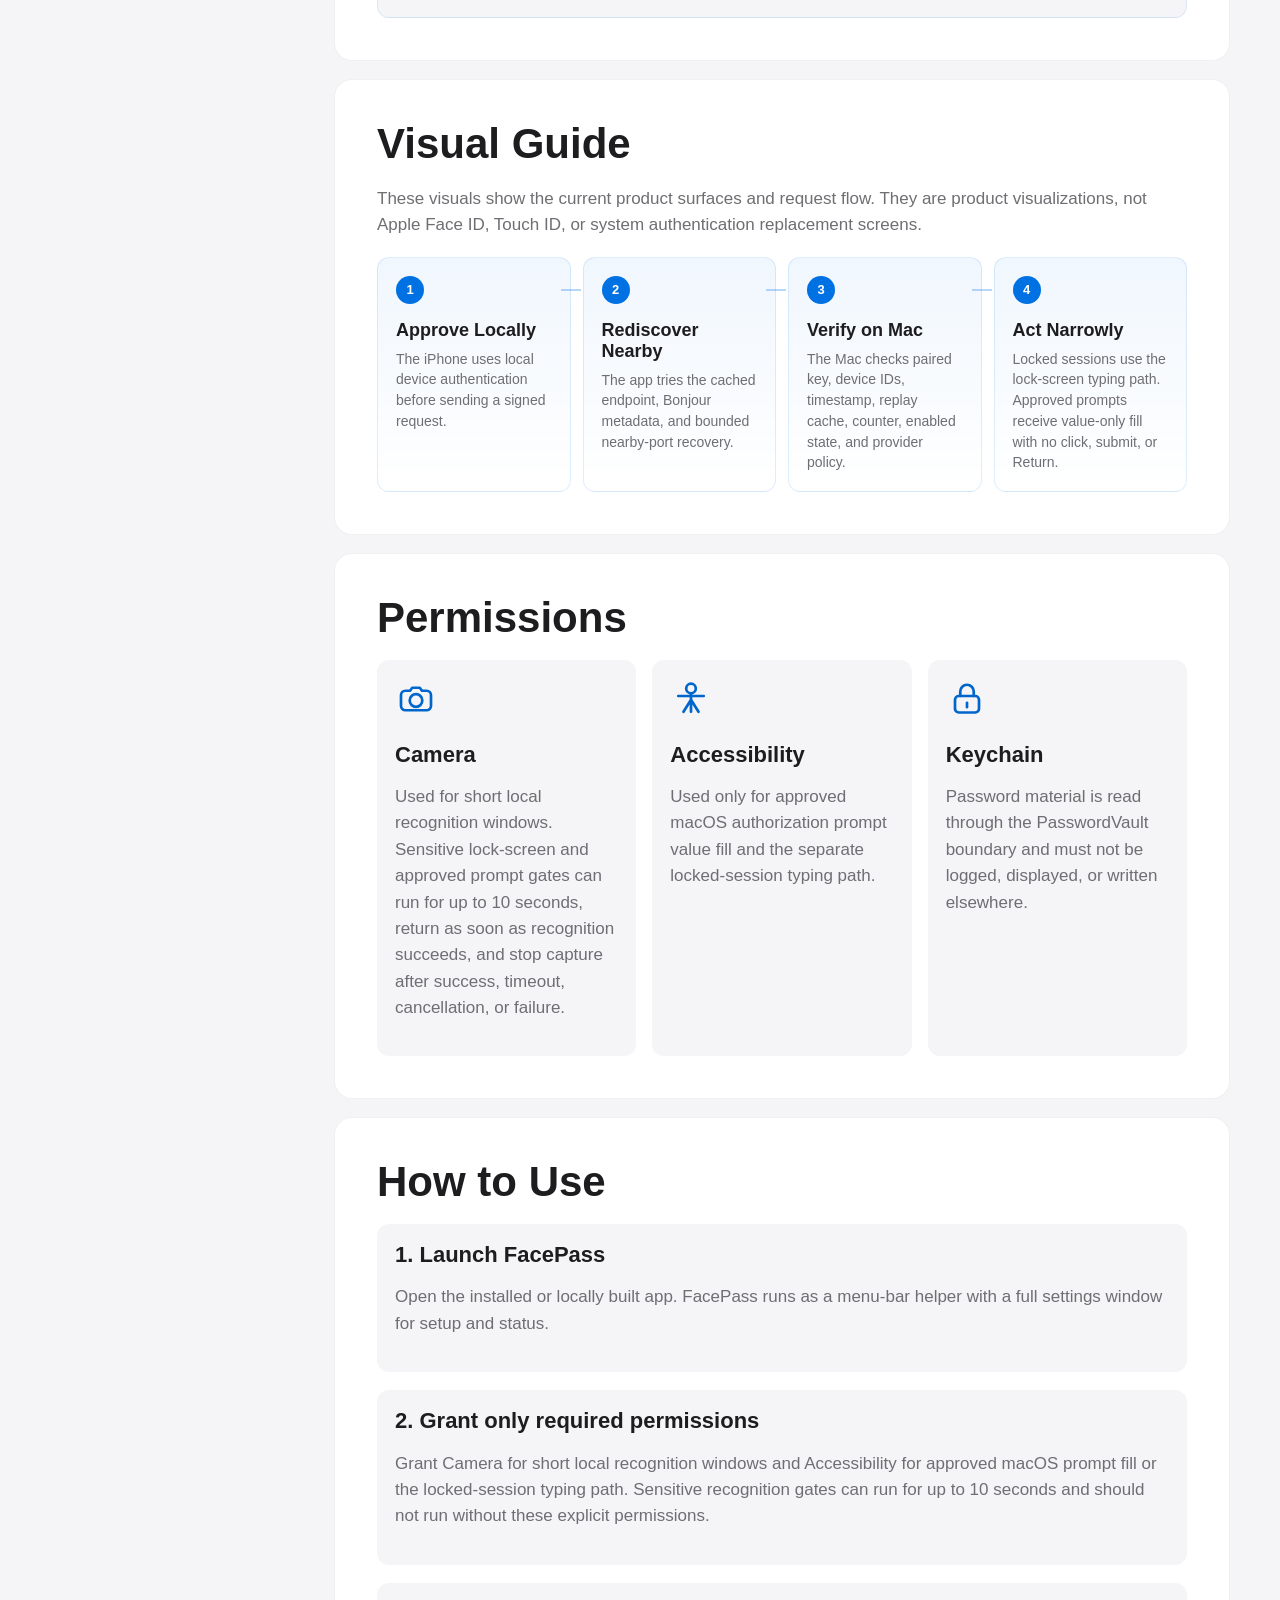
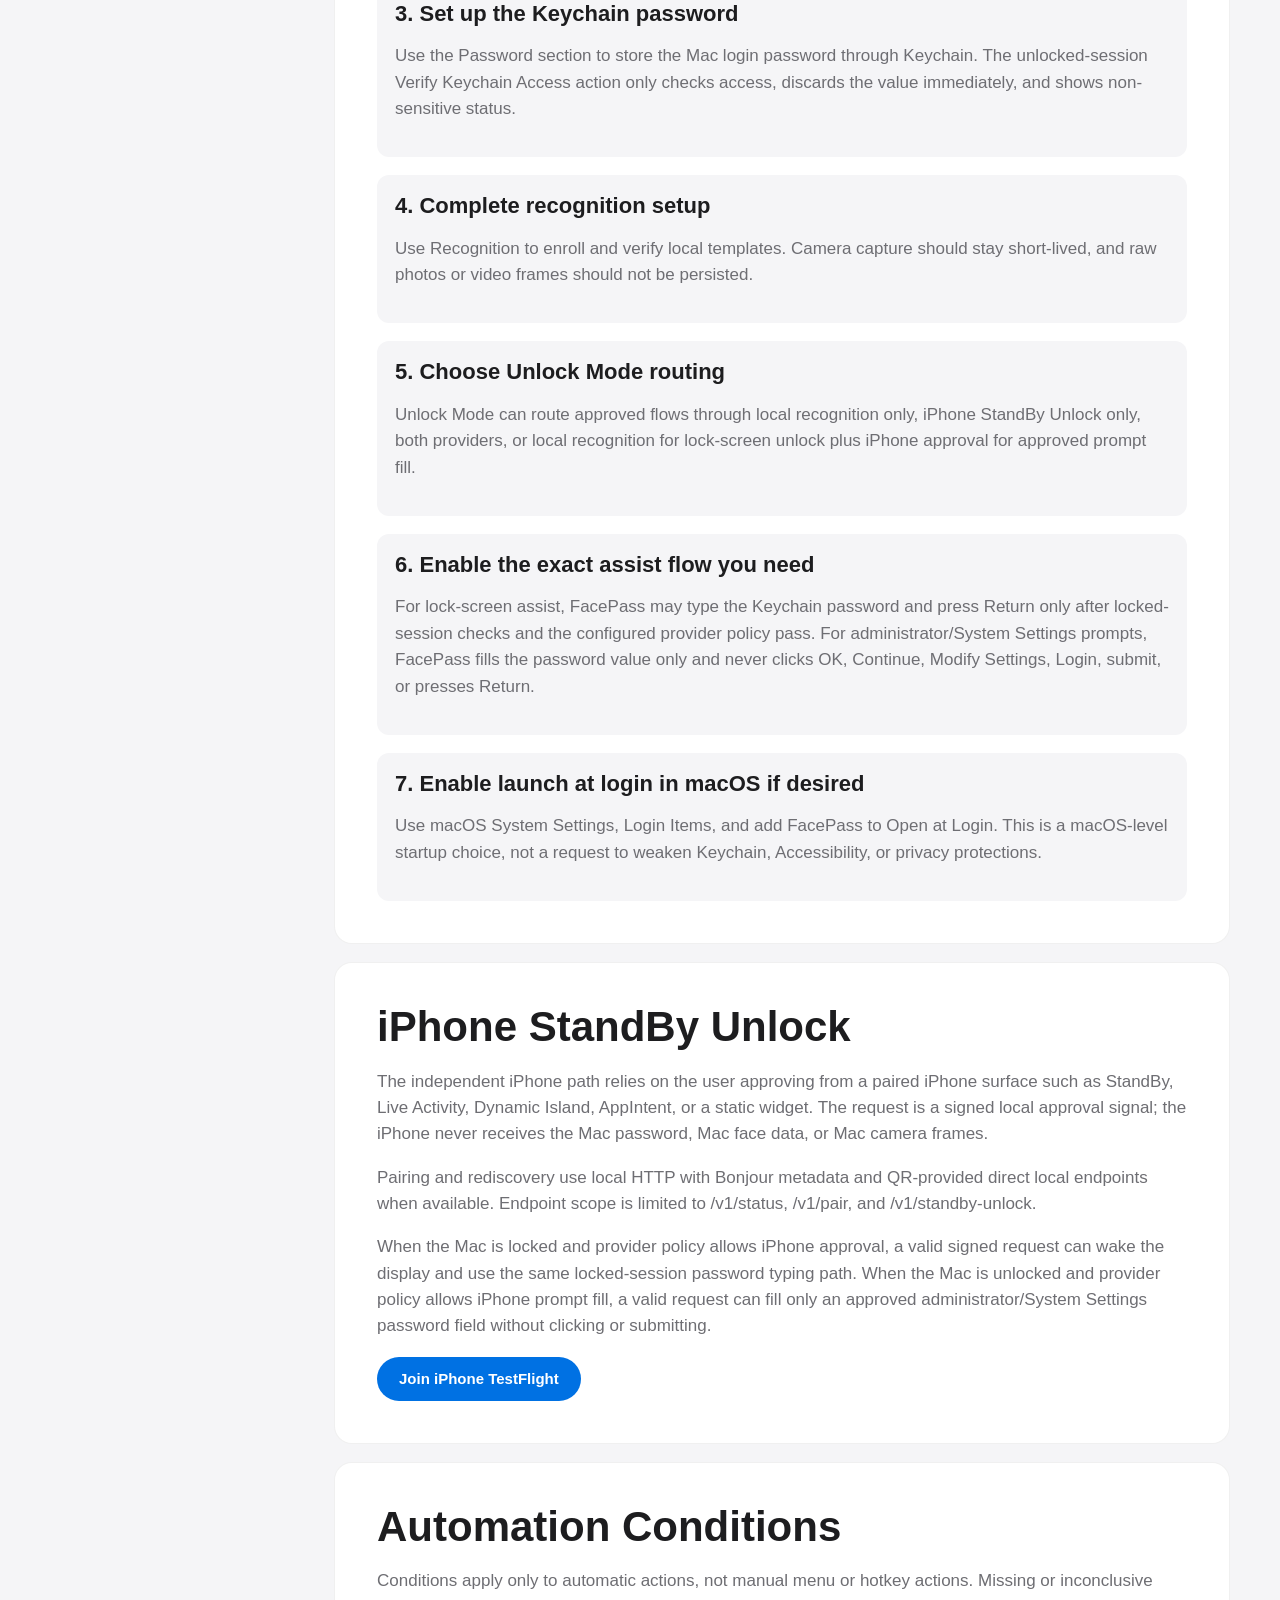
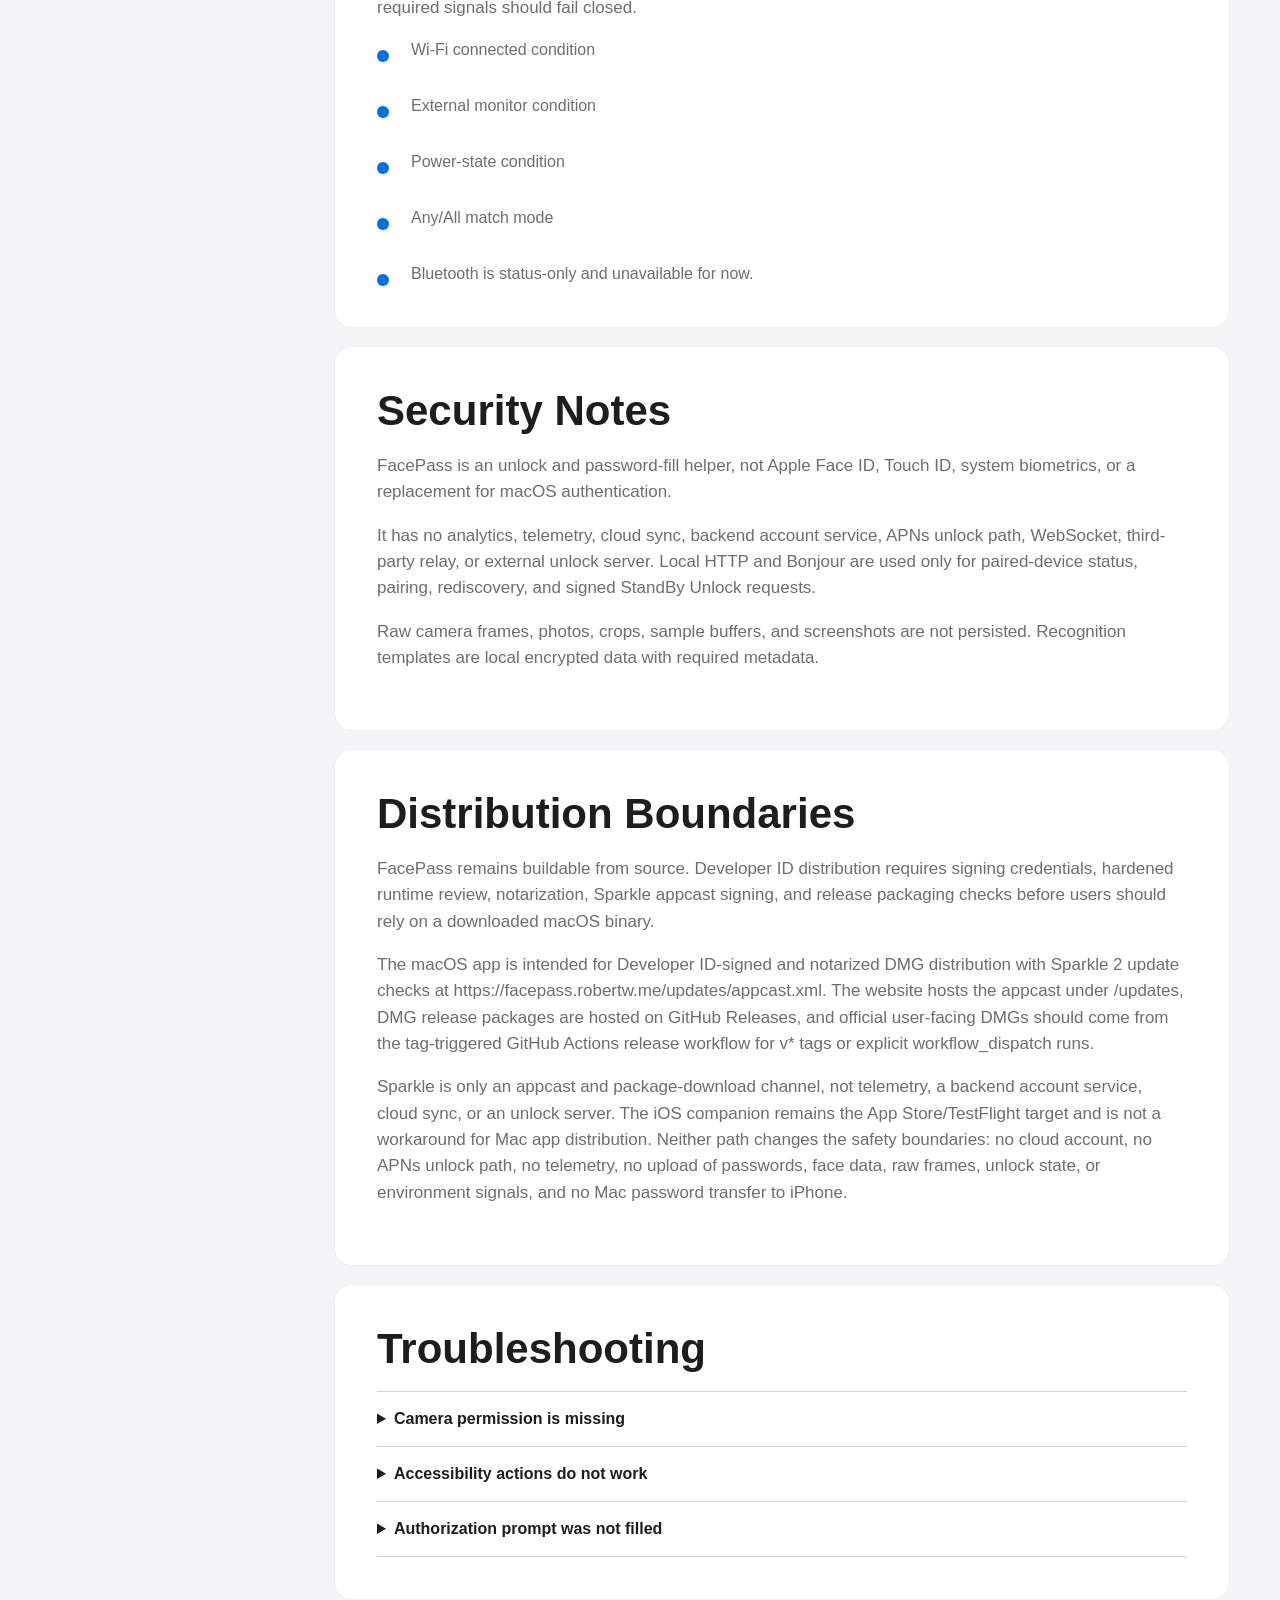
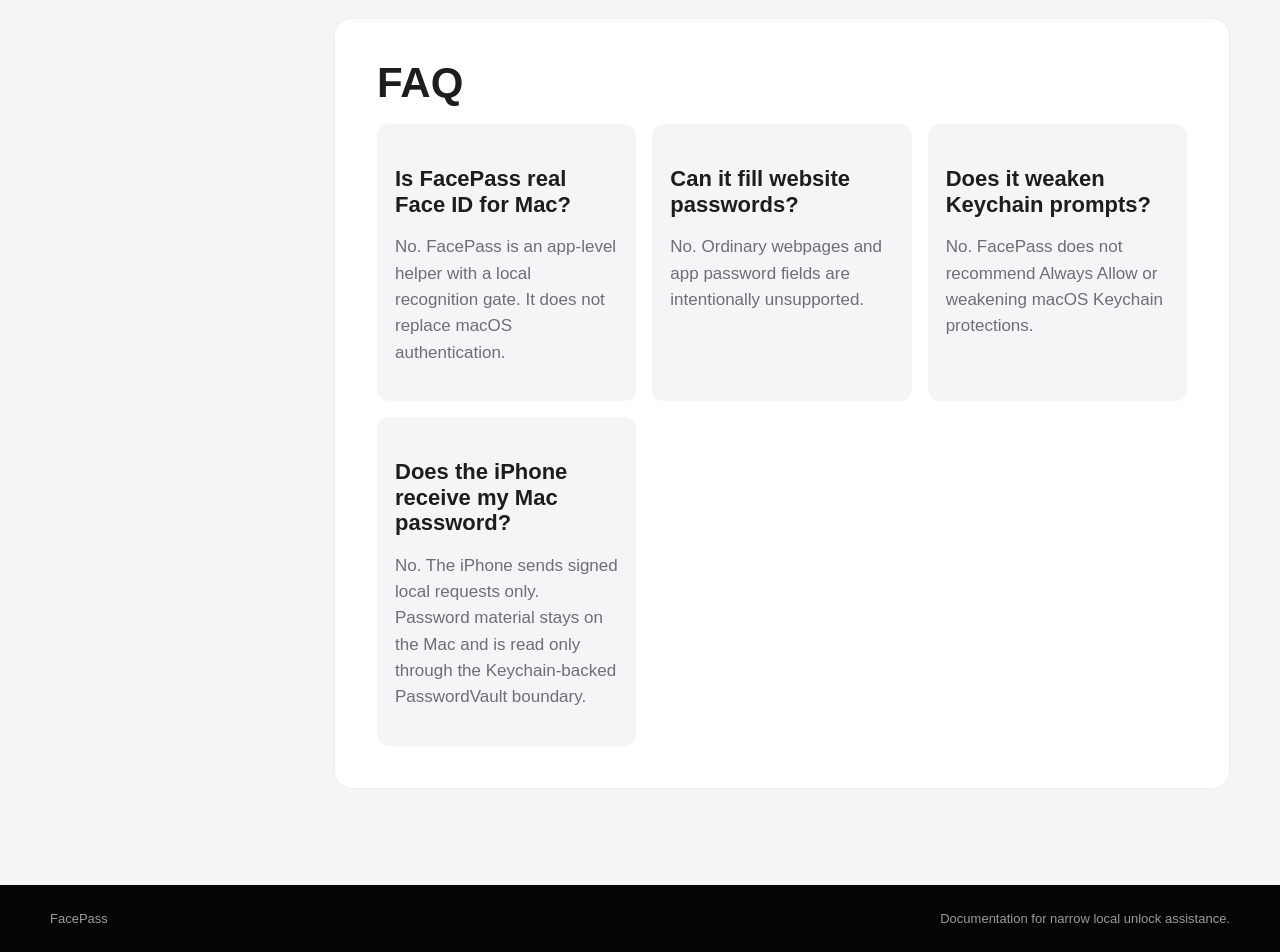
==== commit 0ad771c6: "Extend recognition gate to 10 seconds" ====
--- a/website/docs.html
+++ b/website/docs.html
@@ -128,7 +128,7 @@
                   <circle cx="14" cy="15" r="4.2"></circle>
                 </svg>
                 <h3 data-en="Camera" data-zh="摄像头">Camera</h3>
-                <p data-en="Used for short local recognition windows. FacePass should stop capture after success, timeout, cancellation, or failure." data-zh="用于短时本地识别窗口。FacePass 应在成功、超时、取消或失败后停止采集。">Used for short local recognition windows. FacePass should stop capture after success, timeout, cancellation, or failure.</p>
+                <p data-en="Used for short local recognition windows. Sensitive lock-screen and approved prompt gates can run for up to 10 seconds, return as soon as recognition succeeds, and stop capture after success, timeout, cancellation, or failure." data-zh="用于短时本地识别窗口。敏感锁屏和已批准提示 gate 最多可运行 10 秒，会在识别成功后立即返回，并在成功、超时、取消或失败后停止采集。">Used for short local recognition windows. Sensitive lock-screen and approved prompt gates can run for up to 10 seconds, return as soon as recognition succeeds, and stop capture after success, timeout, cancellation, or failure.</p>
               </section>
               <section>
                 <svg class="permission-icon" viewBox="0 0 28 28" aria-hidden="true">
@@ -158,7 +158,7 @@
               </section>
               <section>
                 <h3 data-en="2. Grant only required permissions" data-zh="2. 仅授予所需权限">2. Grant only required permissions</h3>
-                <p data-en="Grant Camera for short local recognition windows and Accessibility for approved macOS prompt fill or the locked-session typing path. Sensitive flows should not run without these explicit permissions." data-zh="授予摄像头权限用于短时本地识别窗口，授予辅助功能权限用于已批准的 macOS 提示填充或锁定会话输入路径。没有这些明确权限时，不应运行敏感流程。">Grant Camera for short local recognition windows and Accessibility for approved macOS prompt fill or the locked-session typing path. Sensitive flows should not run without these explicit permissions.</p>
+                <p data-en="Grant Camera for short local recognition windows and Accessibility for approved macOS prompt fill or the locked-session typing path. Sensitive recognition gates can run for up to 10 seconds and should not run without these explicit permissions." data-zh="授予摄像头权限用于短时本地识别窗口，授予辅助功能权限用于已批准的 macOS 提示填充或锁定会话输入路径。敏感识别 gate 最多可运行 10 秒，且没有这些明确权限时不应运行。">Grant Camera for short local recognition windows and Accessibility for approved macOS prompt fill or the locked-session typing path. Sensitive recognition gates can run for up to 10 seconds and should not run without these explicit permissions.</p>
               </section>
               <section>
                 <h3 data-en="3. Set up the Keychain password" data-zh="3. 设置钥匙串密码">3. Set up the Keychain password</h3>
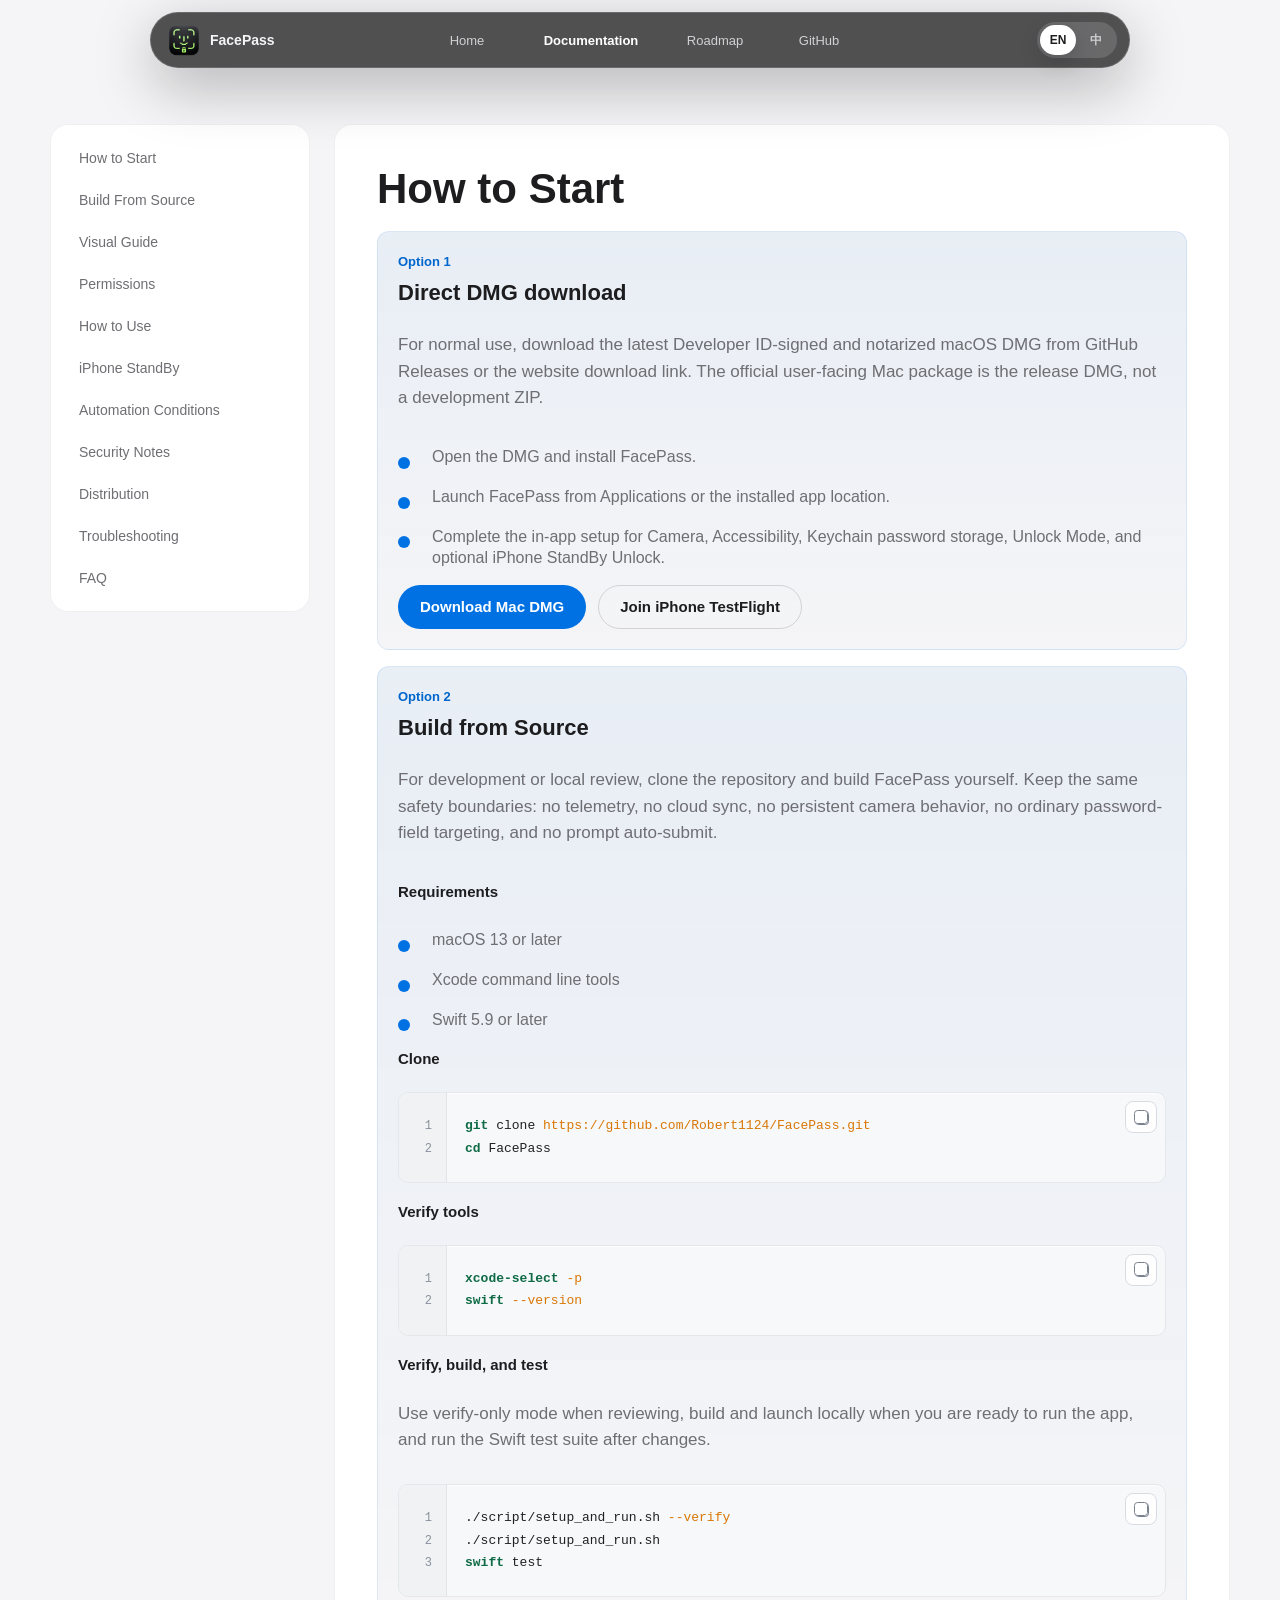
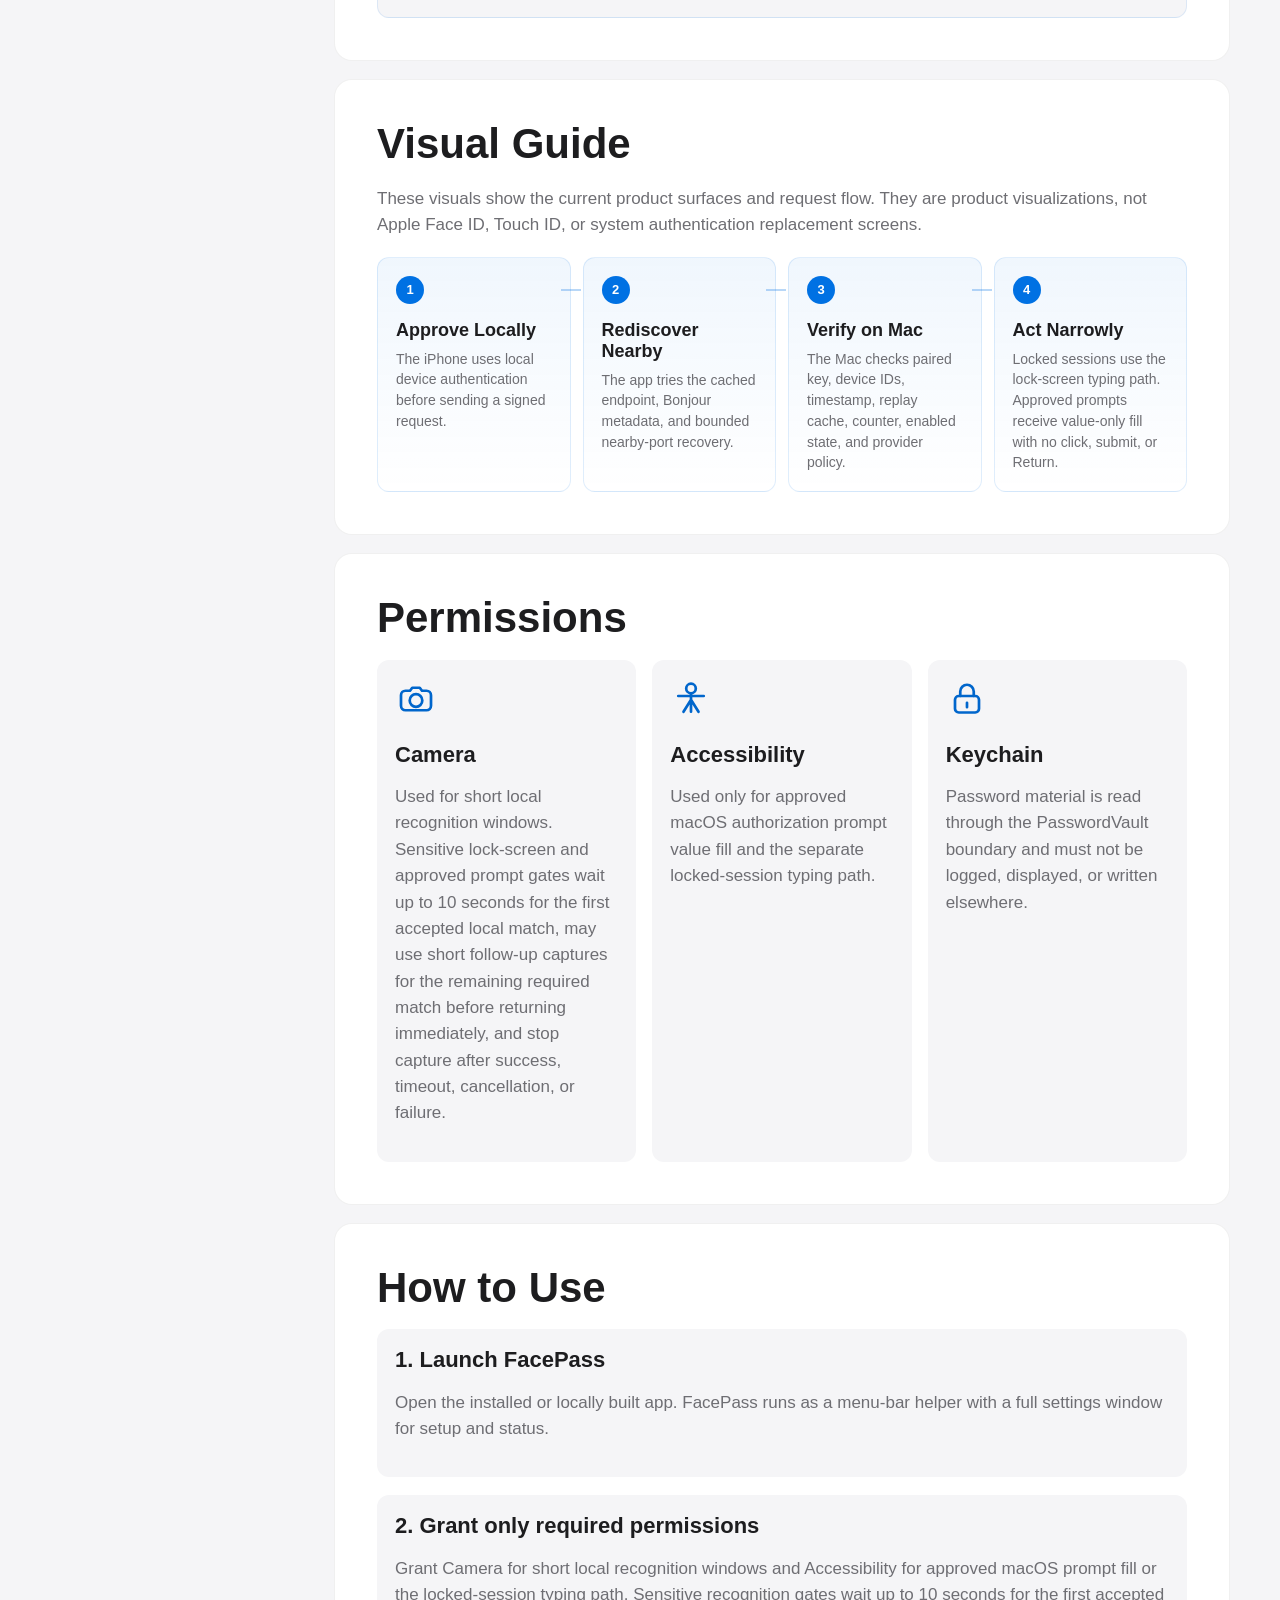
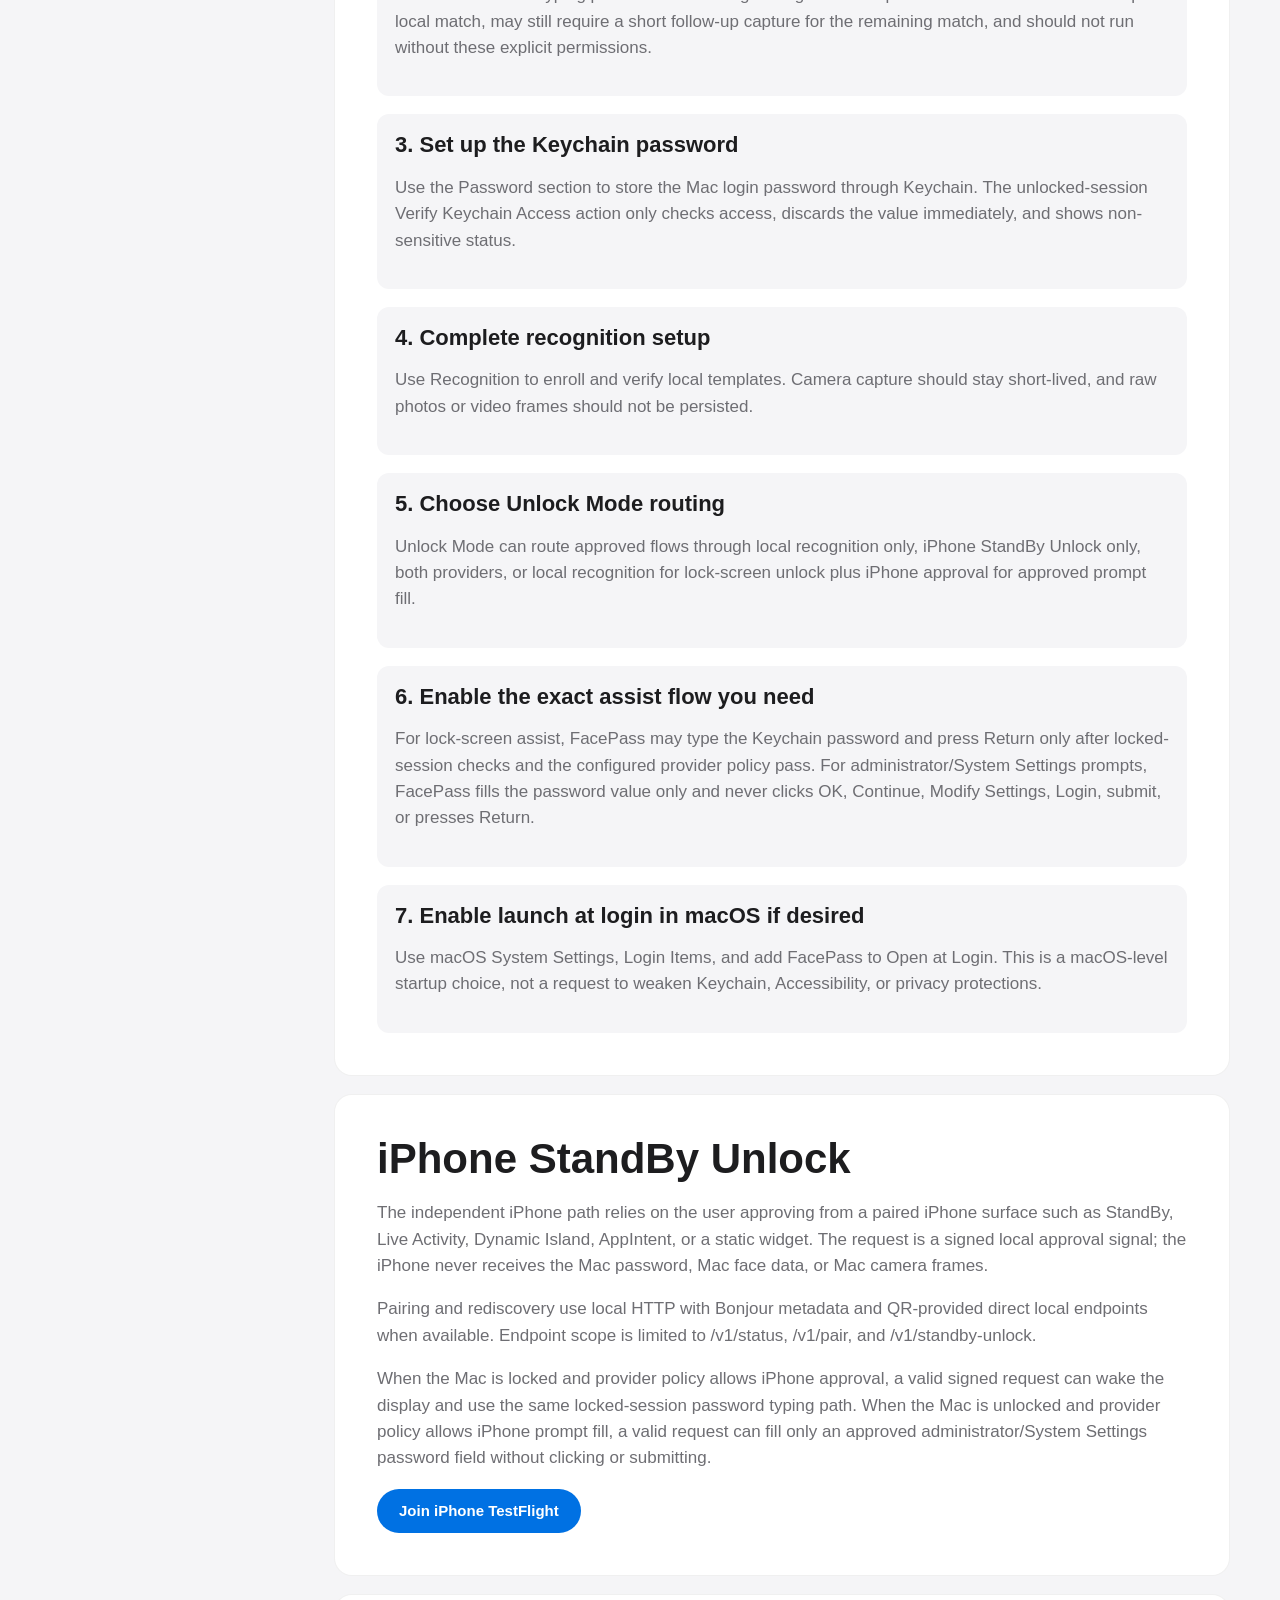
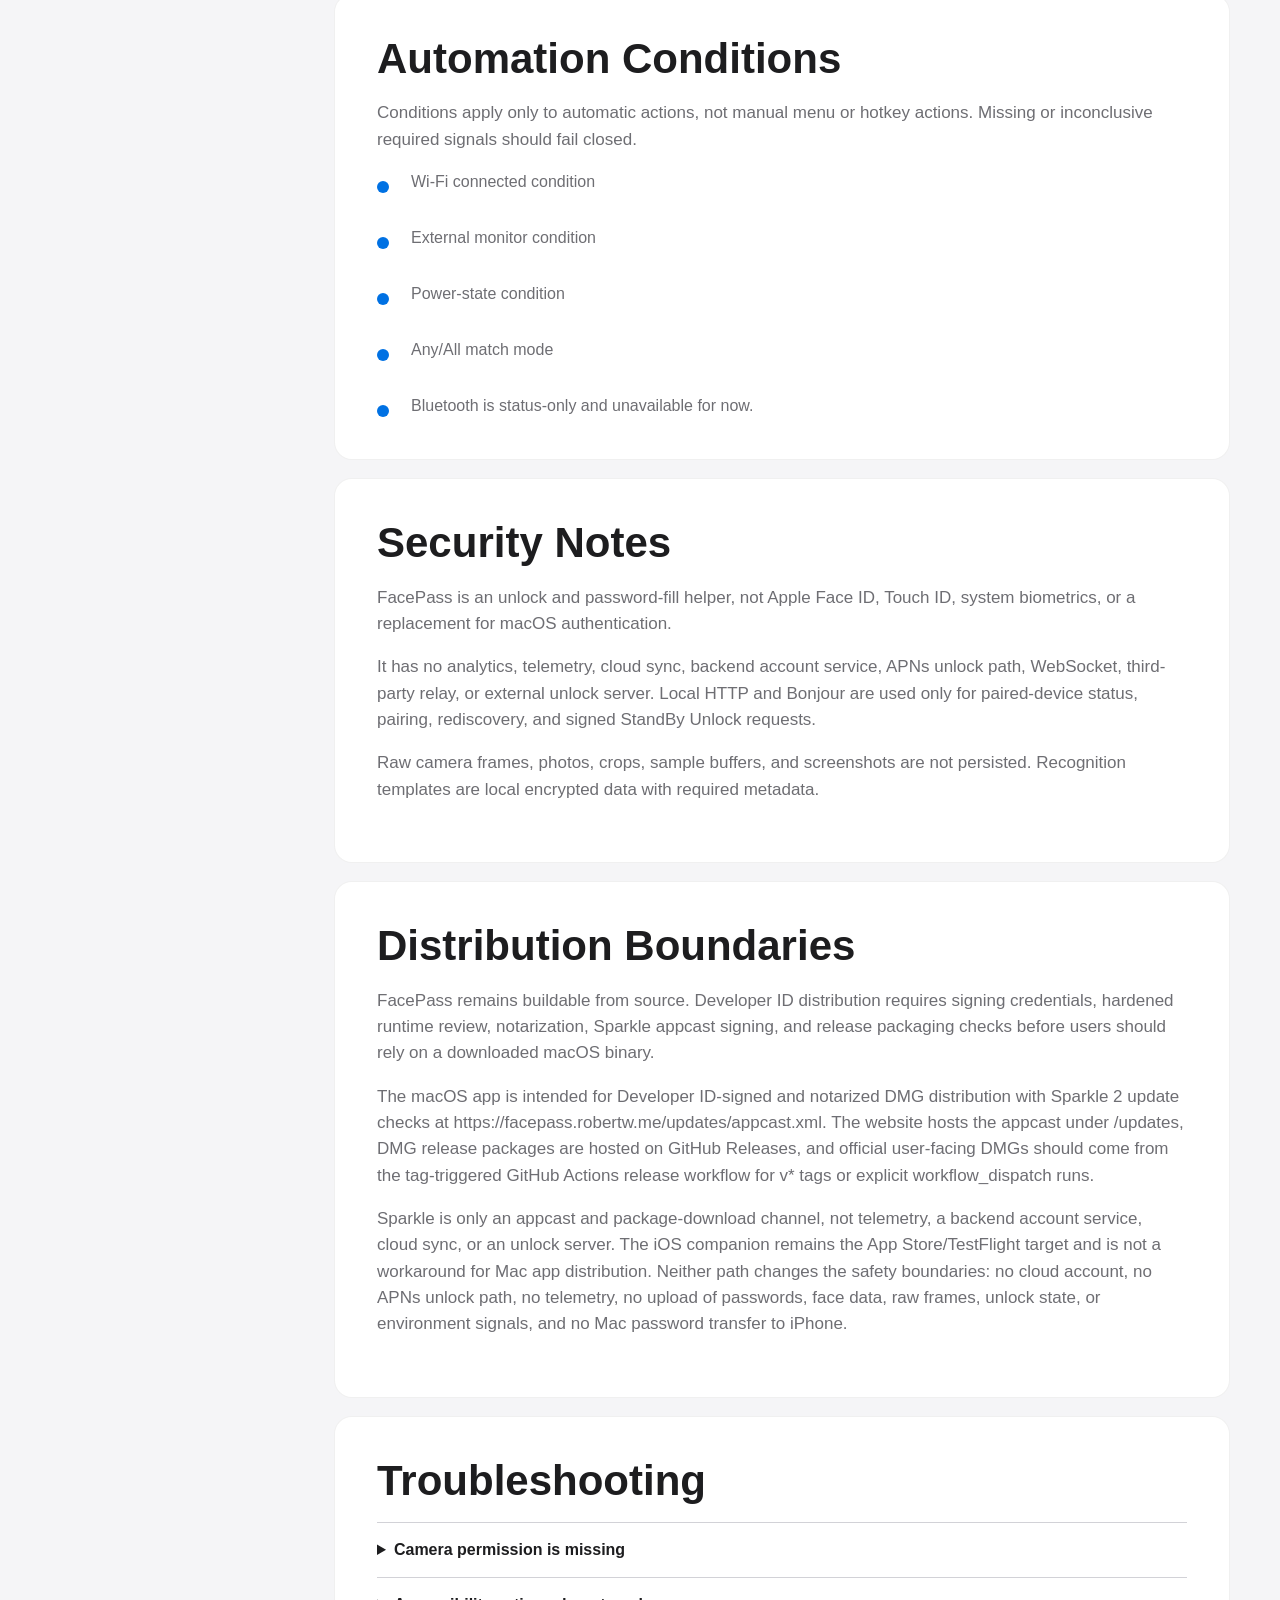
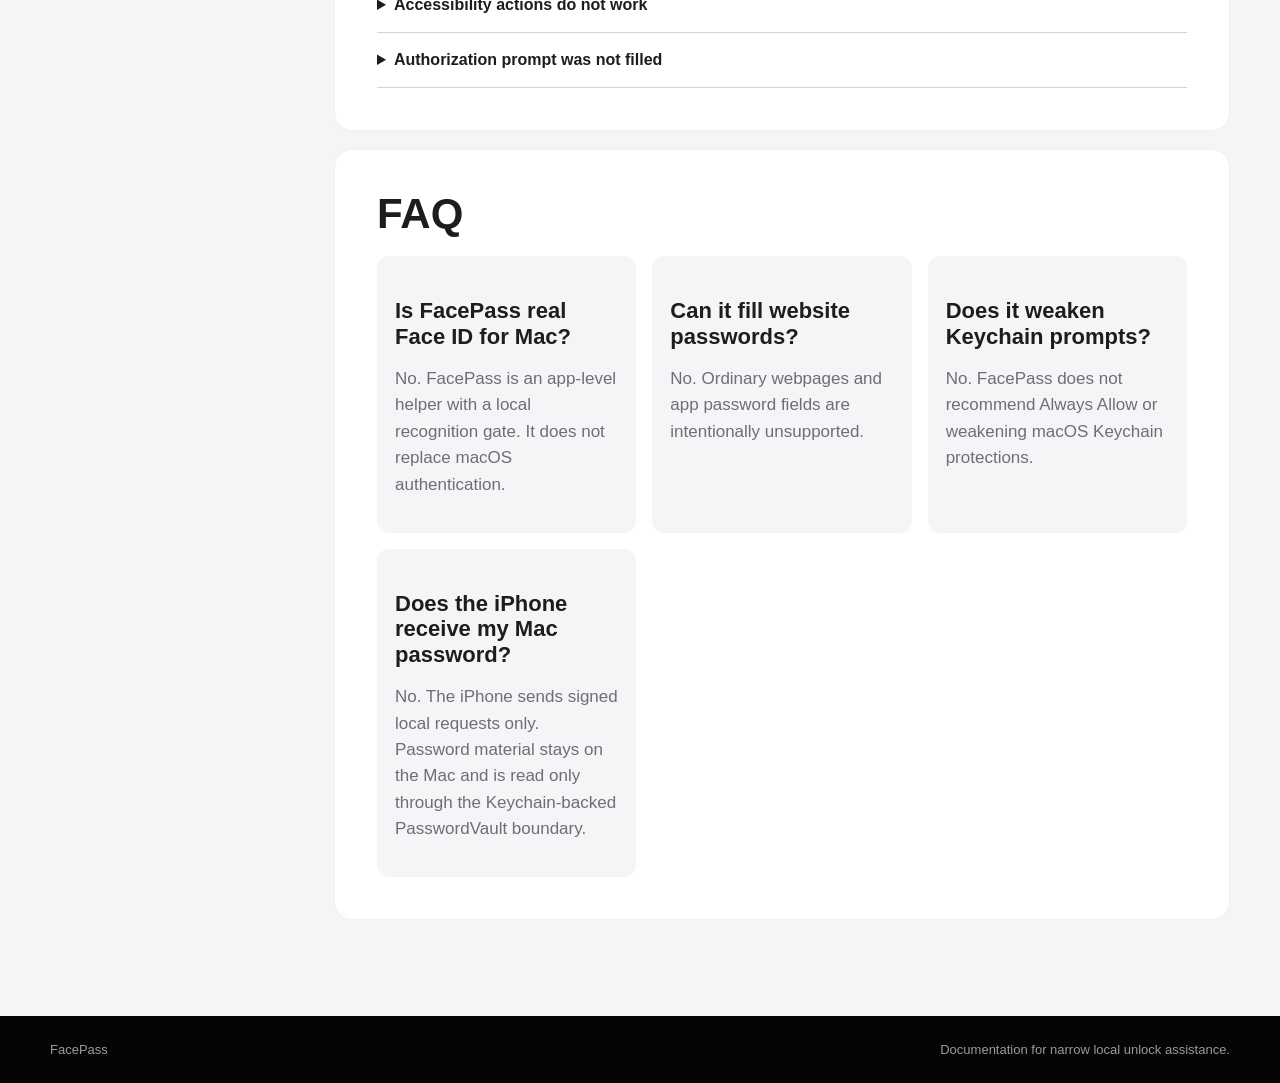
==== commit 95f2dfdb: "Fix recognition capture timeout before v0.1.4" ====
--- a/website/docs.html
+++ b/website/docs.html
@@ -128,7 +128,7 @@
                   <circle cx="14" cy="15" r="4.2"></circle>
                 </svg>
                 <h3 data-en="Camera" data-zh="摄像头">Camera</h3>
-                <p data-en="Used for short local recognition windows. Sensitive lock-screen and approved prompt gates can run for up to 10 seconds, return as soon as recognition succeeds, and stop capture after success, timeout, cancellation, or failure." data-zh="用于短时本地识别窗口。敏感锁屏和已批准提示 gate 最多可运行 10 秒，会在识别成功后立即返回，并在成功、超时、取消或失败后停止采集。">Used for short local recognition windows. Sensitive lock-screen and approved prompt gates can run for up to 10 seconds, return as soon as recognition succeeds, and stop capture after success, timeout, cancellation, or failure.</p>
+                <p data-en="Used for short local recognition windows. Sensitive lock-screen and approved prompt gates wait up to 10 seconds for the first accepted local match, may use short follow-up captures for the remaining required match before returning immediately, and stop capture after success, timeout, cancellation, or failure." data-zh="用于短时本地识别窗口。敏感锁屏和已批准提示 gate 最多等待 10 秒获取第一次通过的本地匹配，可用短暂后续采集取得剩余的必需匹配后立即返回，并在成功、超时、取消或失败后停止采集。">Used for short local recognition windows. Sensitive lock-screen and approved prompt gates wait up to 10 seconds for the first accepted local match, may use short follow-up captures for the remaining required match before returning immediately, and stop capture after success, timeout, cancellation, or failure.</p>
               </section>
               <section>
                 <svg class="permission-icon" viewBox="0 0 28 28" aria-hidden="true">
@@ -158,7 +158,7 @@
               </section>
               <section>
                 <h3 data-en="2. Grant only required permissions" data-zh="2. 仅授予所需权限">2. Grant only required permissions</h3>
-                <p data-en="Grant Camera for short local recognition windows and Accessibility for approved macOS prompt fill or the locked-session typing path. Sensitive recognition gates can run for up to 10 seconds and should not run without these explicit permissions." data-zh="授予摄像头权限用于短时本地识别窗口，授予辅助功能权限用于已批准的 macOS 提示填充或锁定会话输入路径。敏感识别 gate 最多可运行 10 秒，且没有这些明确权限时不应运行。">Grant Camera for short local recognition windows and Accessibility for approved macOS prompt fill or the locked-session typing path. Sensitive recognition gates can run for up to 10 seconds and should not run without these explicit permissions.</p>
+                <p data-en="Grant Camera for short local recognition windows and Accessibility for approved macOS prompt fill or the locked-session typing path. Sensitive recognition gates wait up to 10 seconds for the first accepted local match, may still require a short follow-up capture for the remaining match, and should not run without these explicit permissions." data-zh="授予摄像头权限用于短时本地识别窗口，授予辅助功能权限用于已批准的 macOS 提示填充或锁定会话输入路径。敏感识别 gate 最多等待 10 秒获取第一次通过的本地匹配，之后仍可能需要短暂后续采集取得剩余匹配，且没有这些明确权限时不应运行。">Grant Camera for short local recognition windows and Accessibility for approved macOS prompt fill or the locked-session typing path. Sensitive recognition gates wait up to 10 seconds for the first accepted local match, may still require a short follow-up capture for the remaining match, and should not run without these explicit permissions.</p>
               </section>
               <section>
                 <h3 data-en="3. Set up the Keychain password" data-zh="3. 设置钥匙串密码">3. Set up the Keychain password</h3>
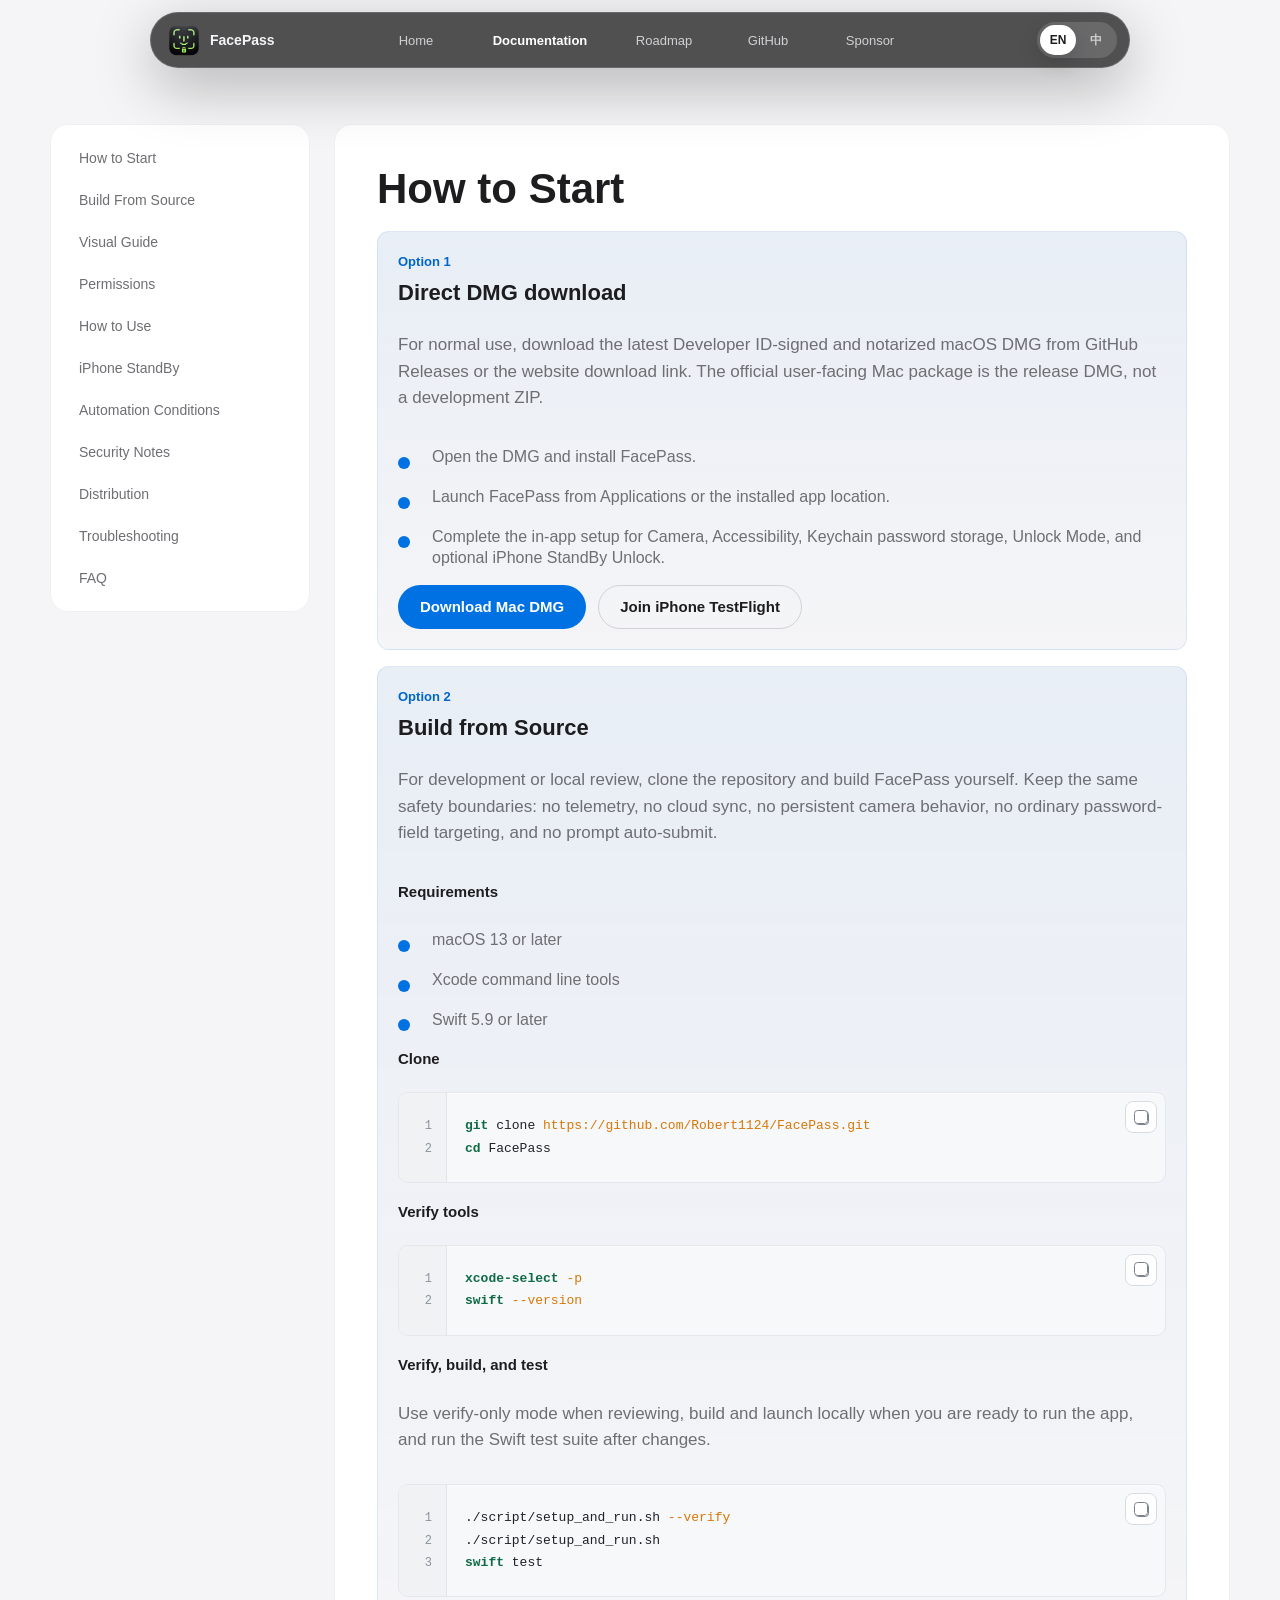
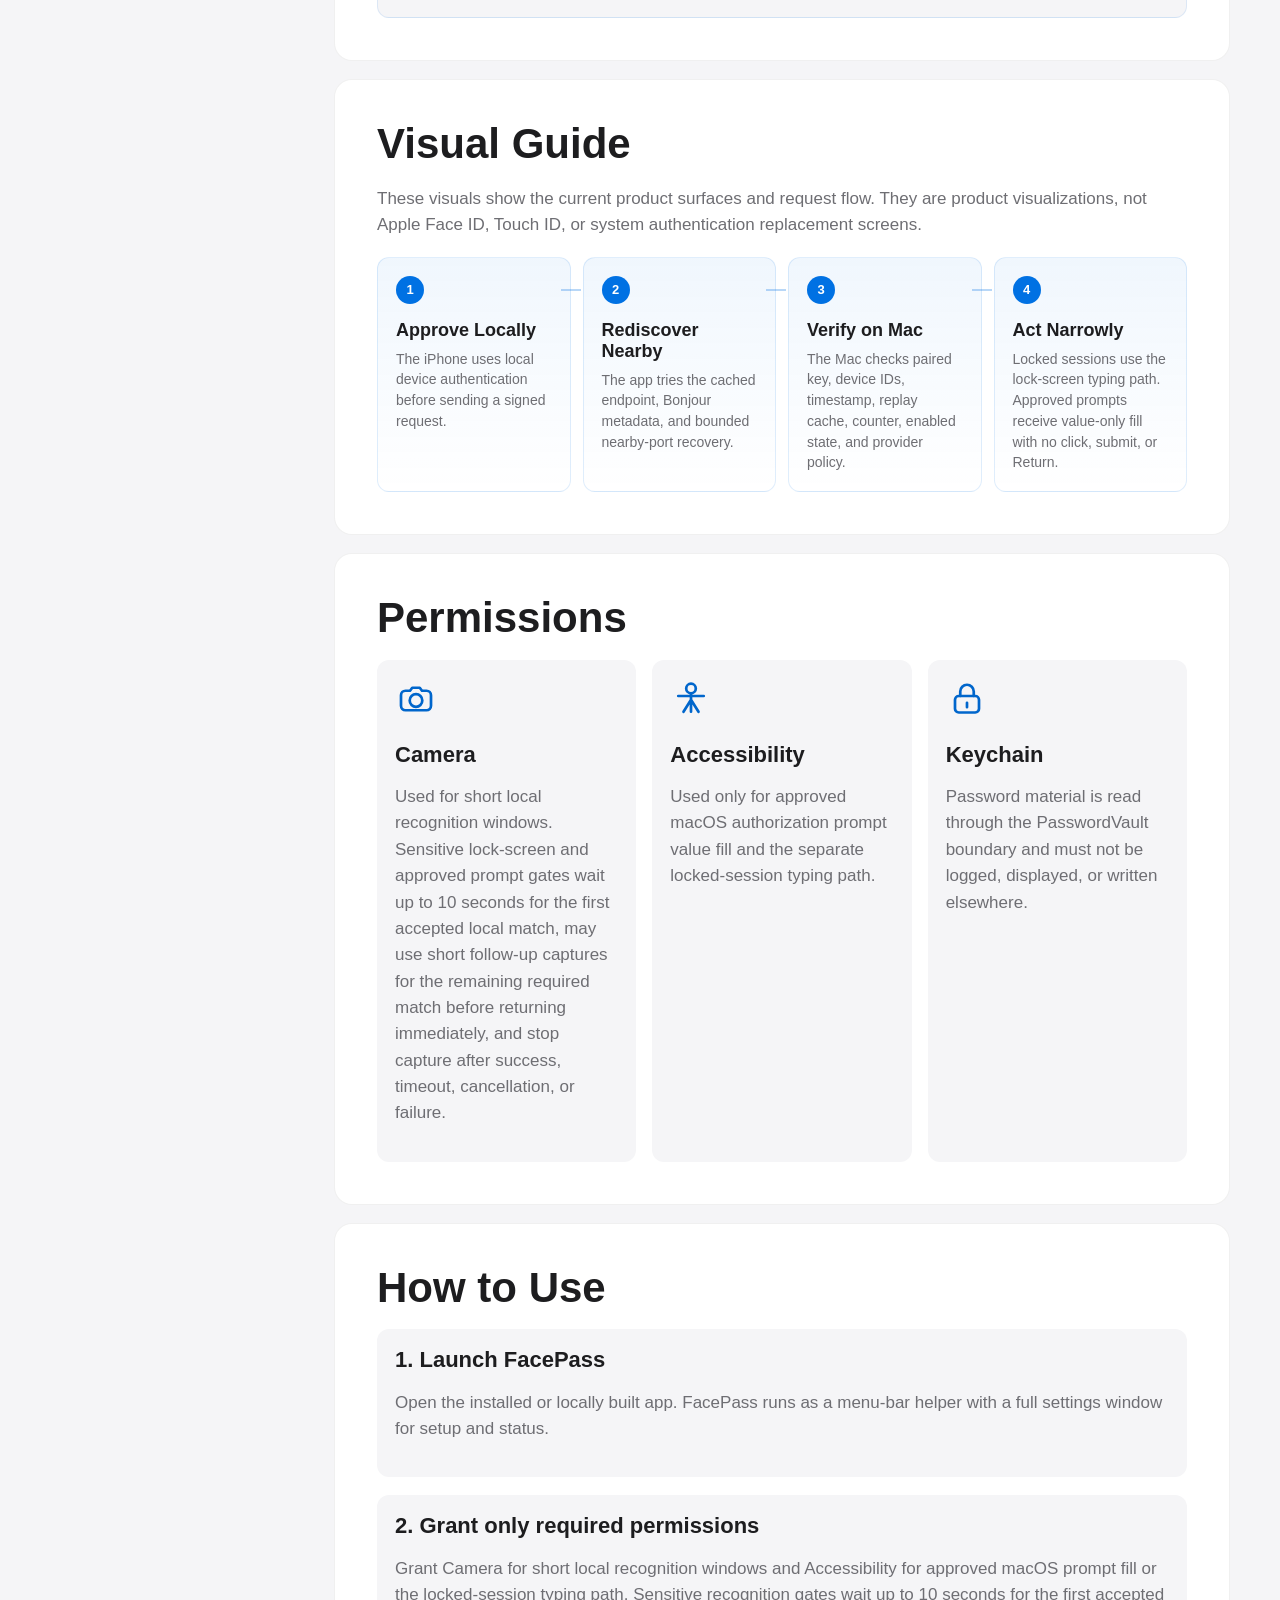
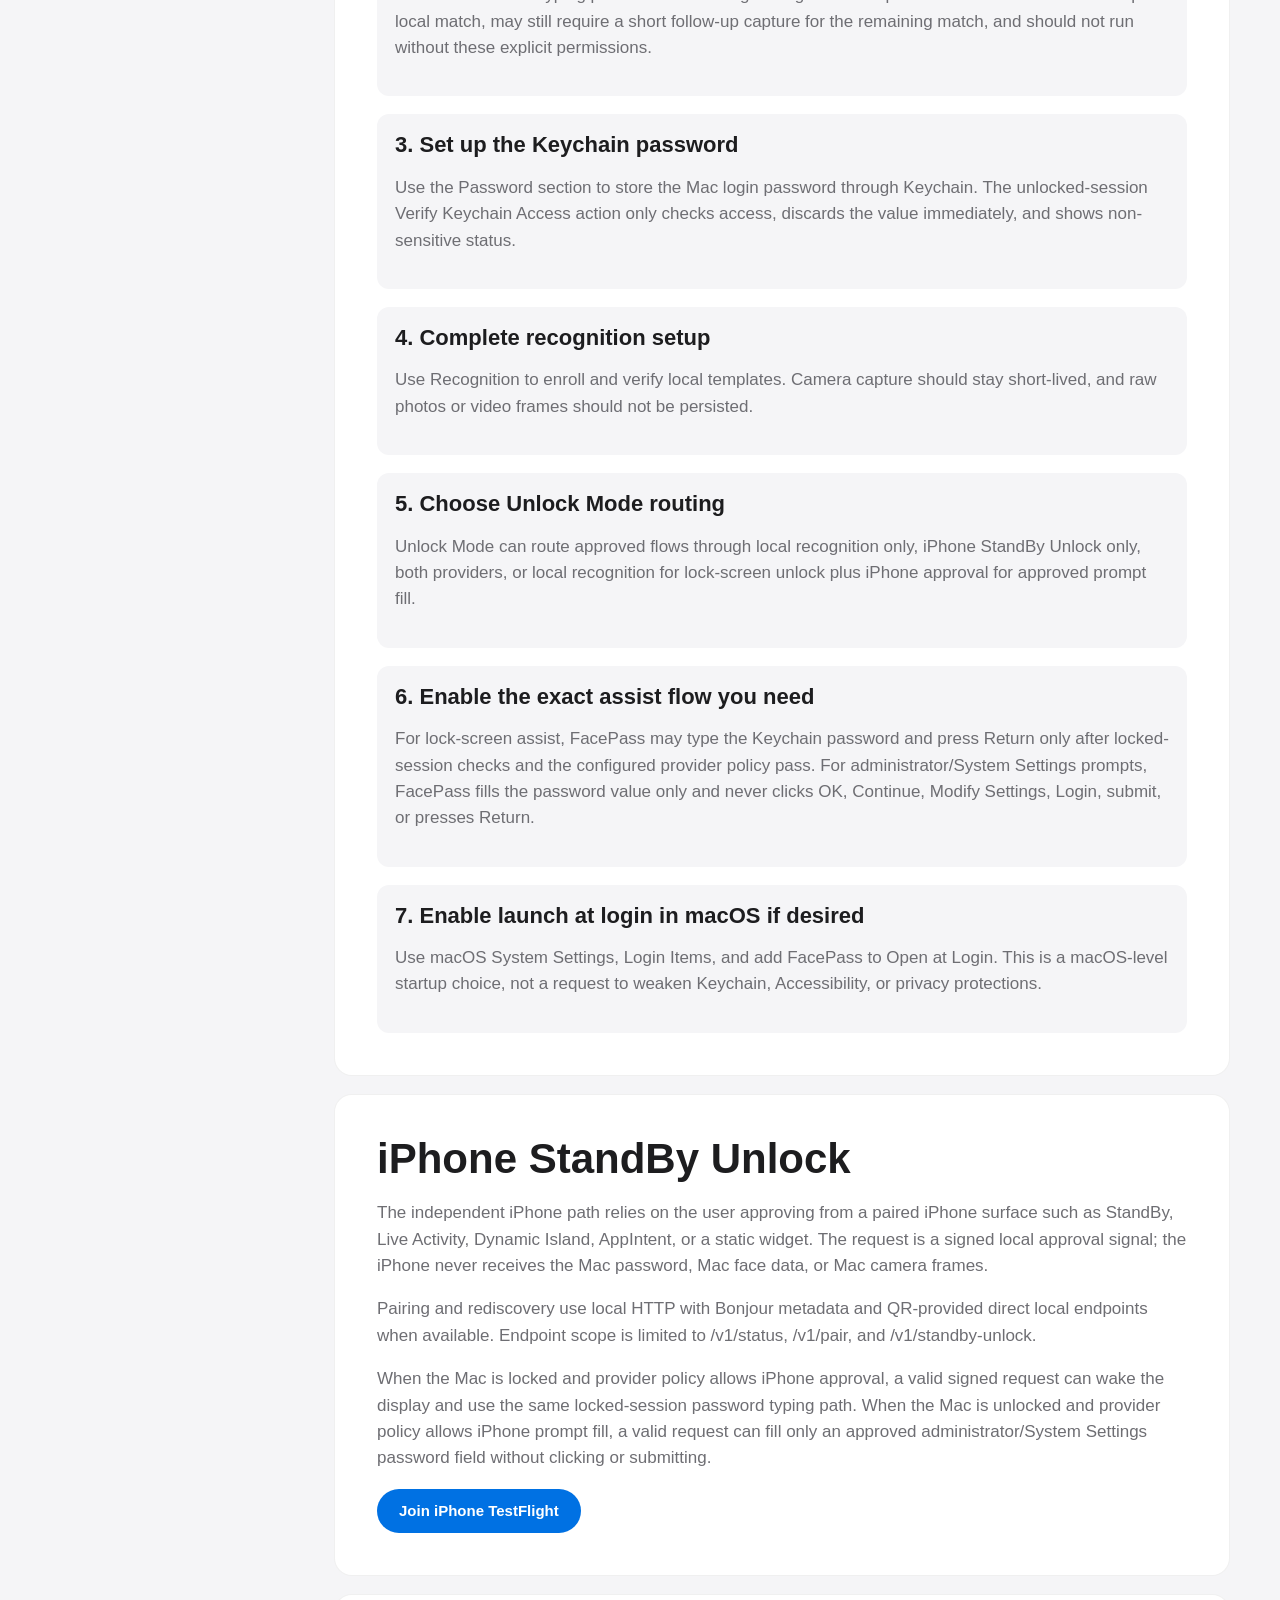
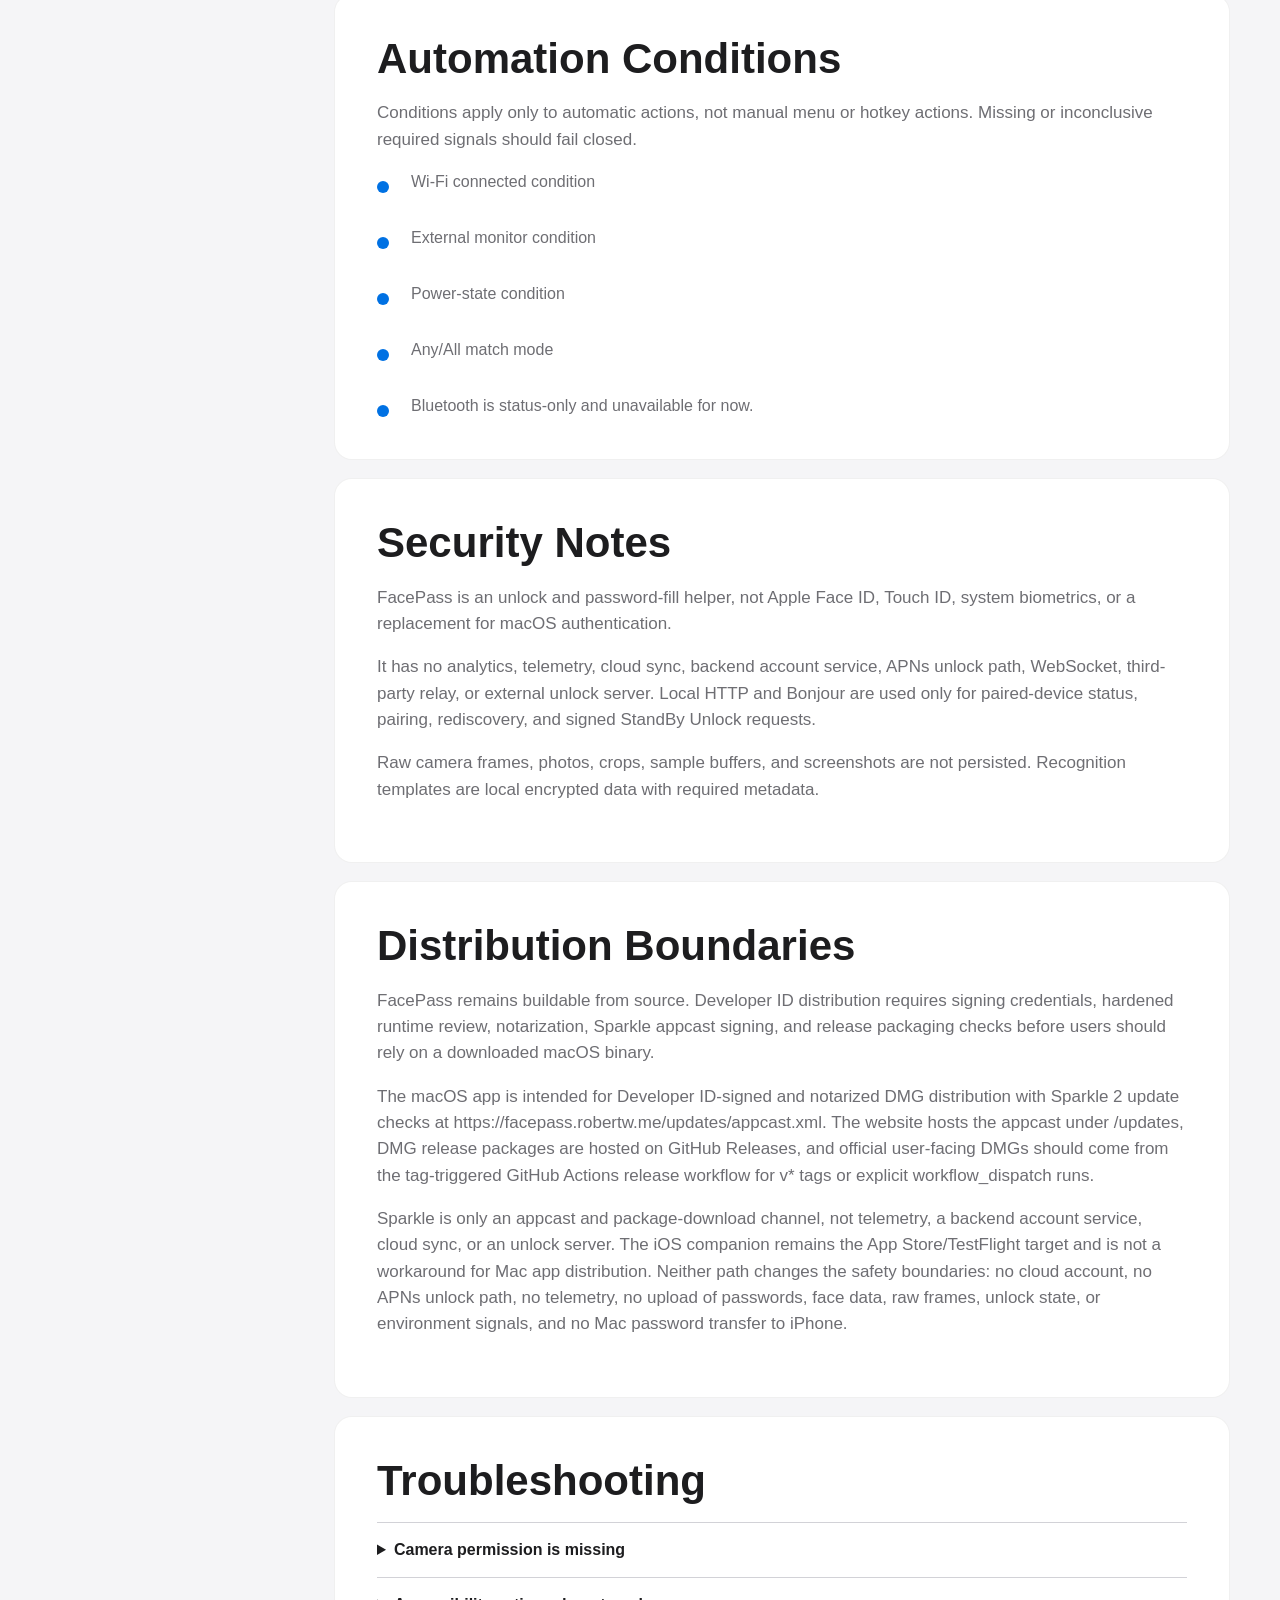
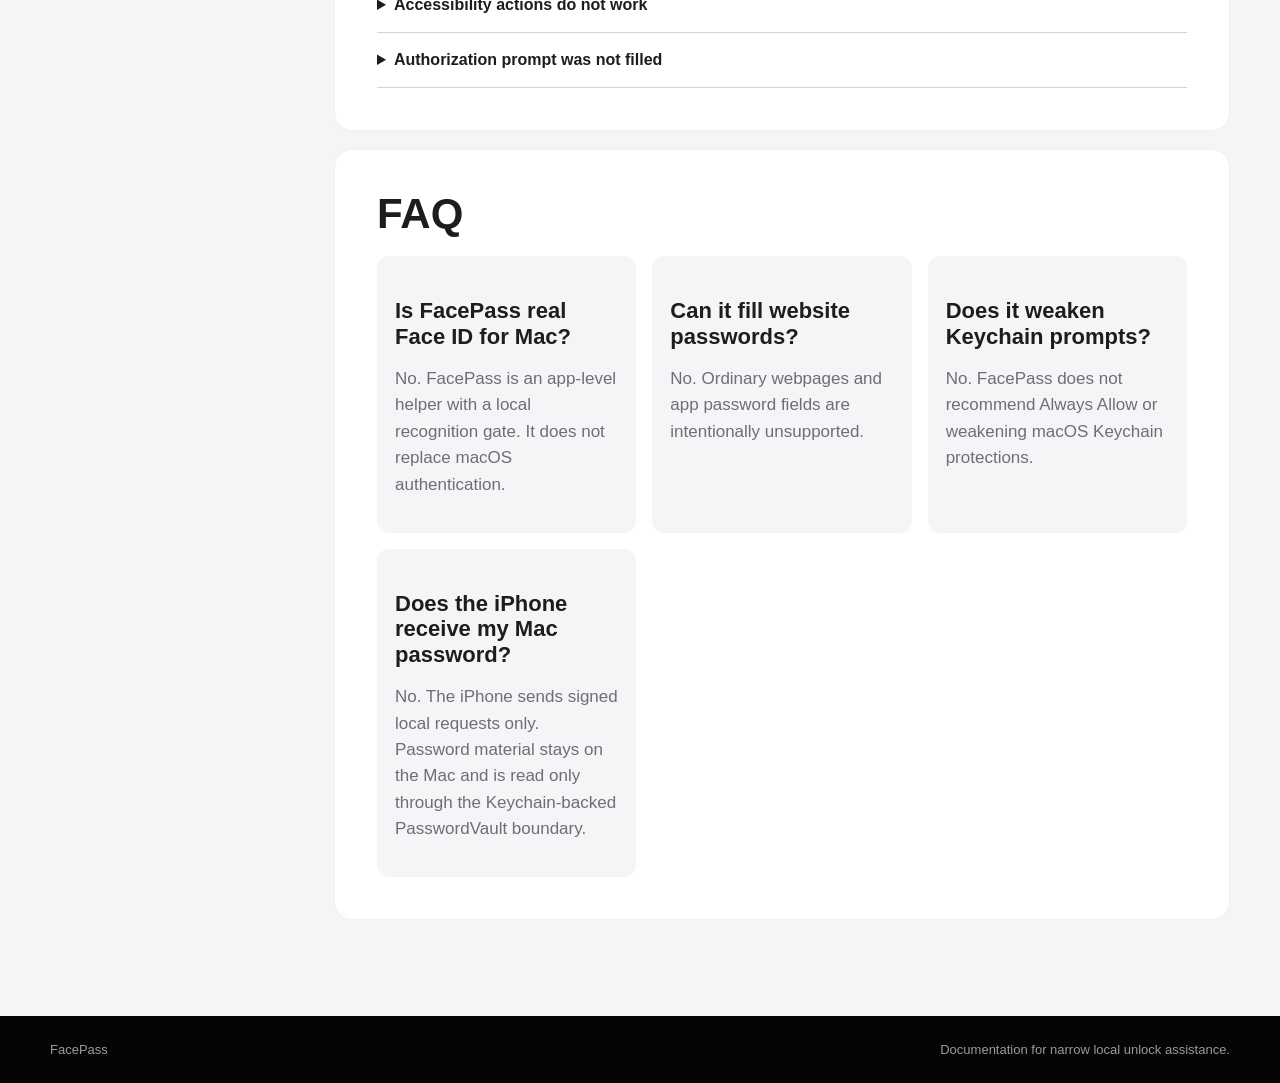
==== commit 688dd85e: "Add Sponsor link and adjust nav layout Add a Sponsor link (https://github.com/sponsors/Robert1124) t" ====
--- a/website/docs.html
+++ b/website/docs.html
@@ -24,6 +24,7 @@
         <a href="docs.html" data-nav="docs" data-en="Documentation" data-zh="文档">Documentation</a>
         <a href="roadmap.html" data-nav="roadmap" data-en="Roadmap" data-zh="路线图">Roadmap</a>
         <a href="https://github.com/Robert1124/FacePass" data-en="GitHub" data-zh="GitHub">GitHub</a>
+        <a href="https://github.com/sponsors/Robert1124" data-en="Sponsor" data-zh="赞助">Sponsor</a>
       </nav>
       <div class="lang-toggle" role="group" aria-label="Language">
         <button type="button" data-lang-set="en" aria-pressed="true">EN</button>
--- a/website/styles.css
+++ b/website/styles.css
@@ -1491,9 +1491,9 @@
 
   .top-nav {
     display: grid;
-    grid-template-columns: repeat(4, minmax(0, 1fr));
-    gap: 0;
-    justify-content: stretch;
+    grid-template-columns: repeat(5, max-content);
+    gap: 10px;
+    justify-content: start;
     padding: 0;
     font-size: 11px;
   }
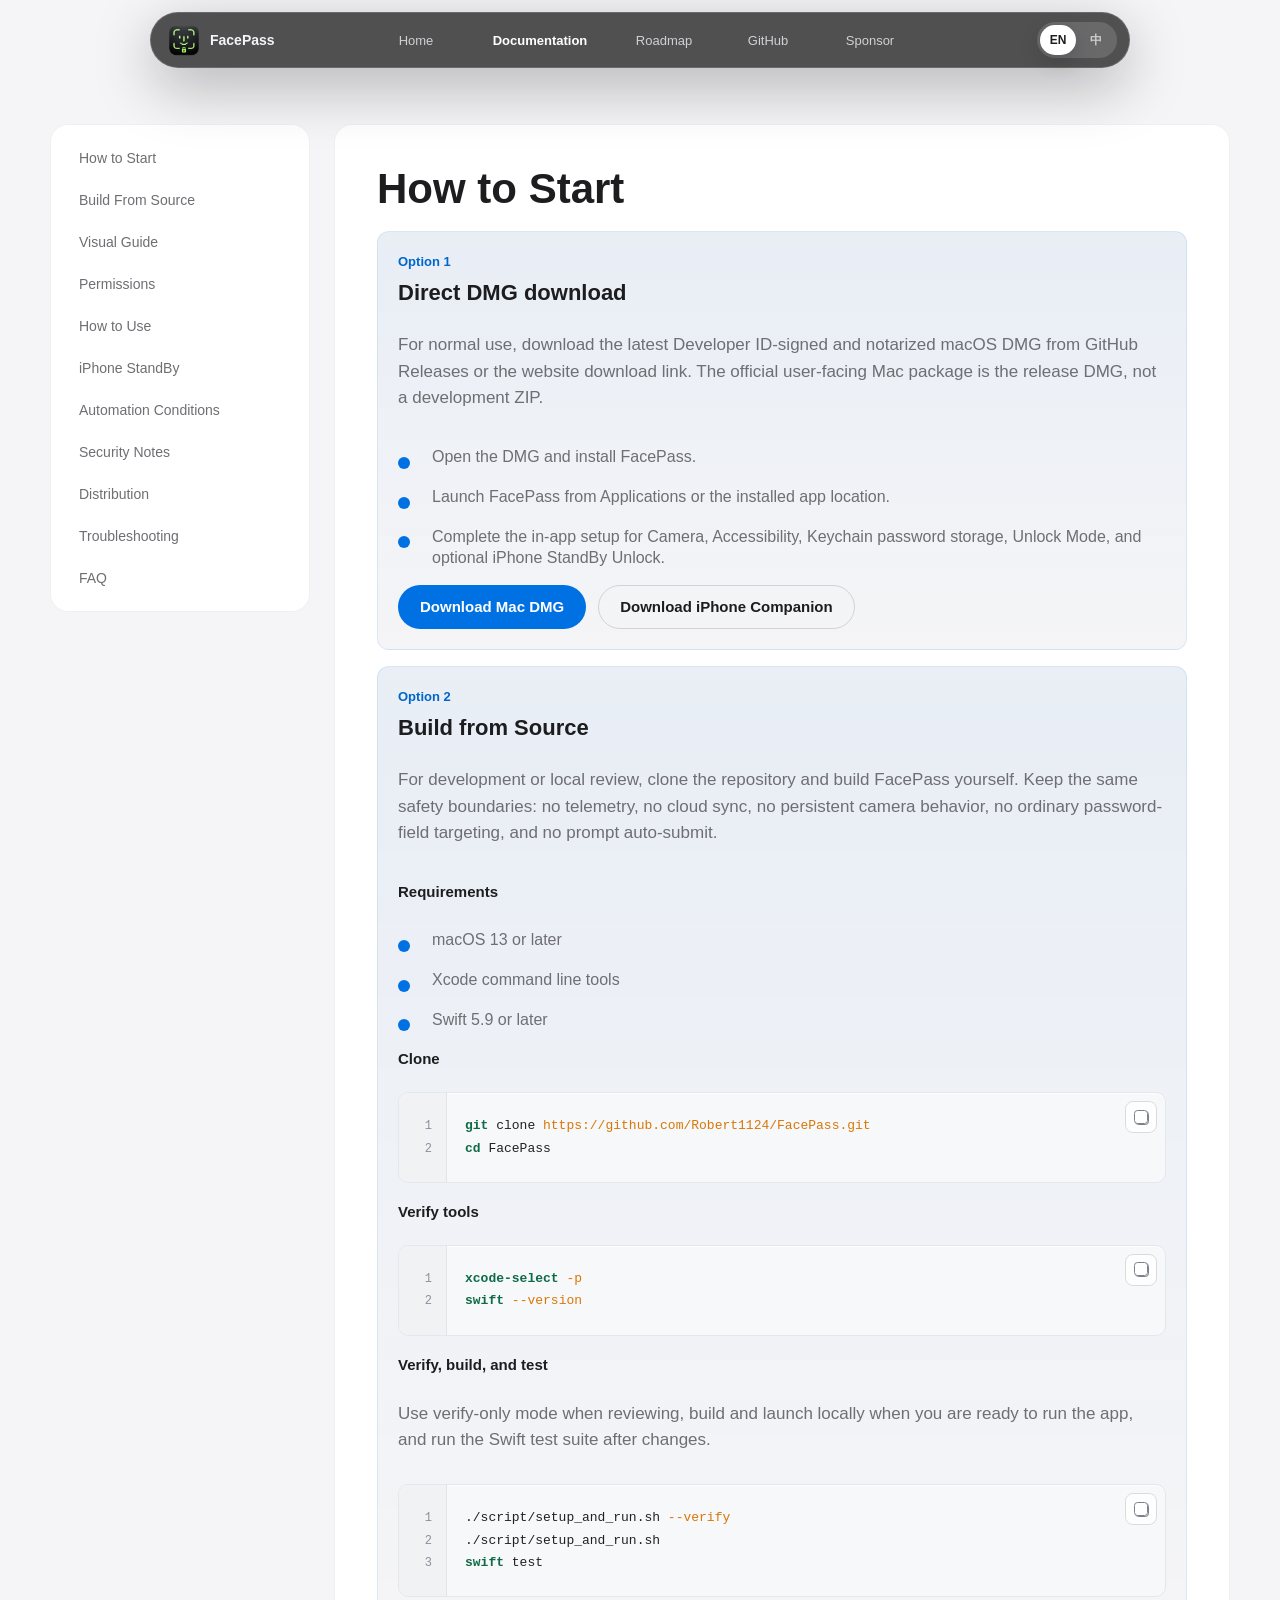
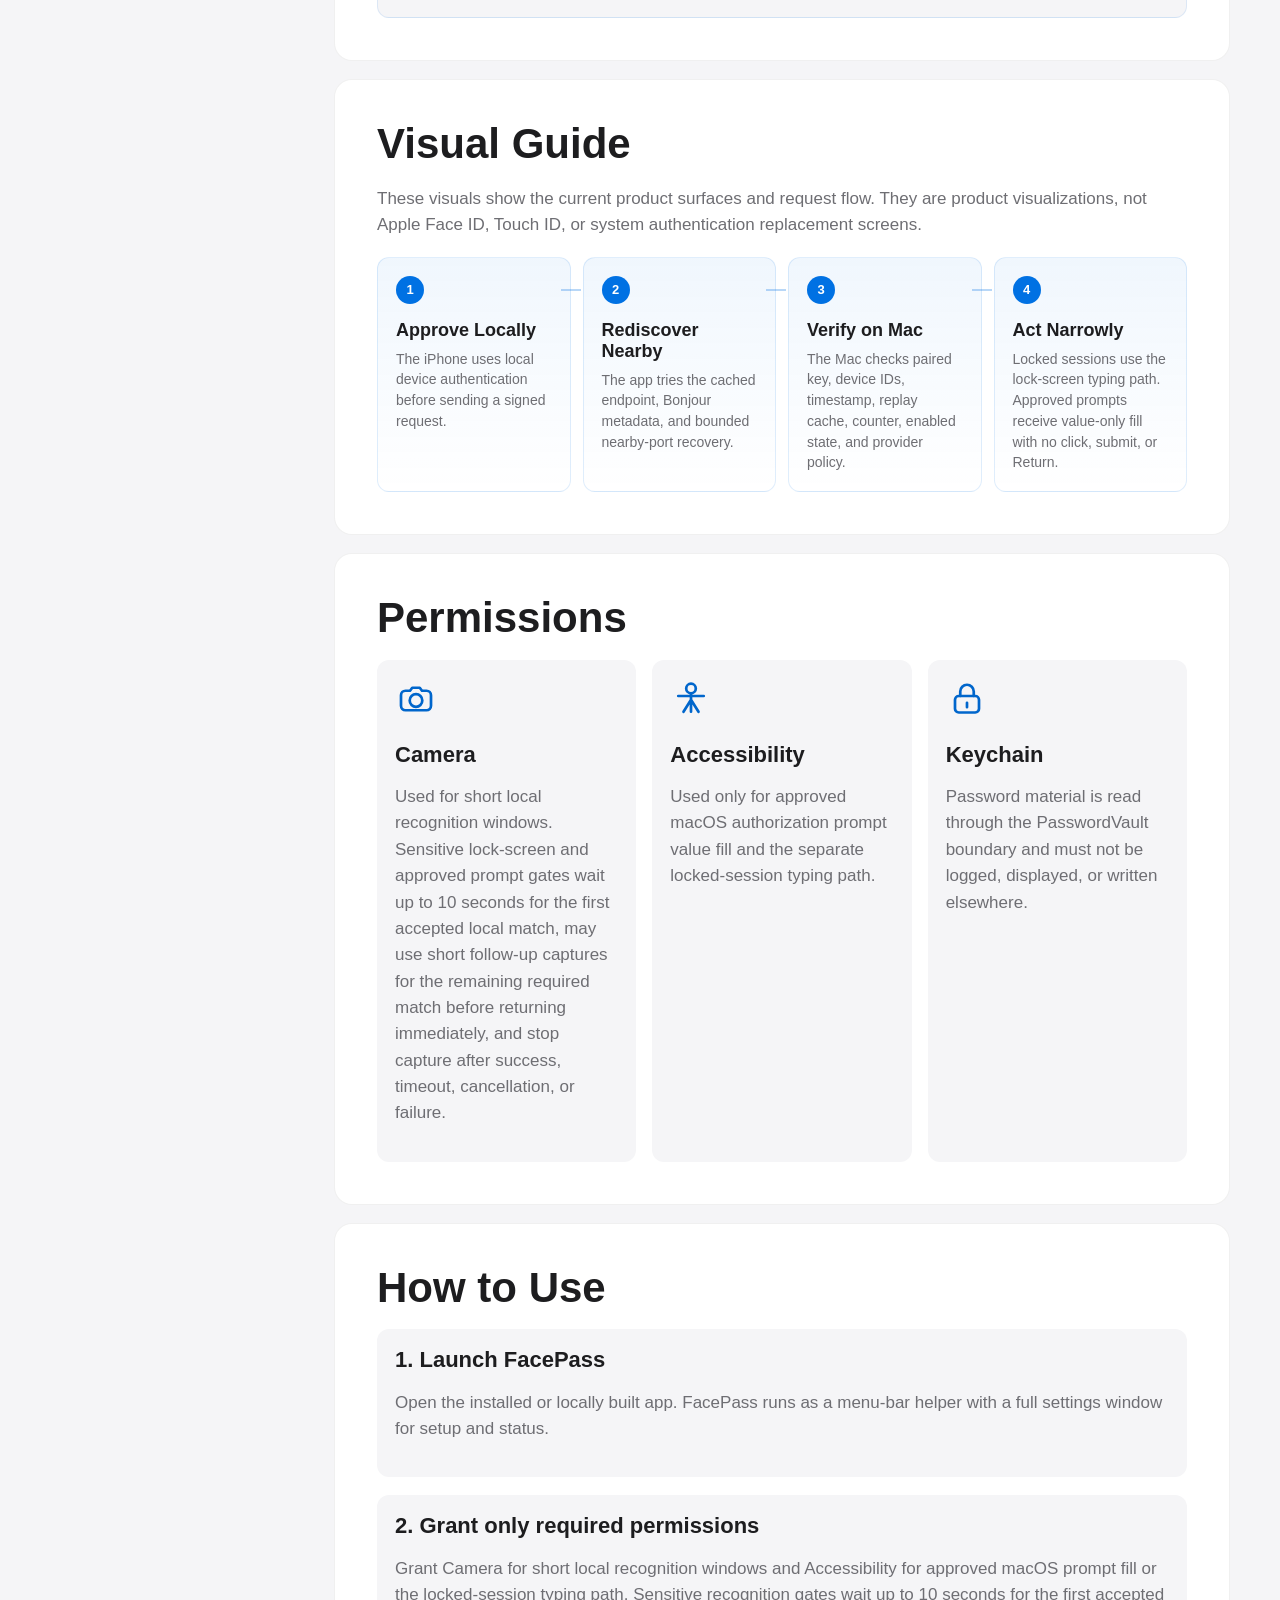
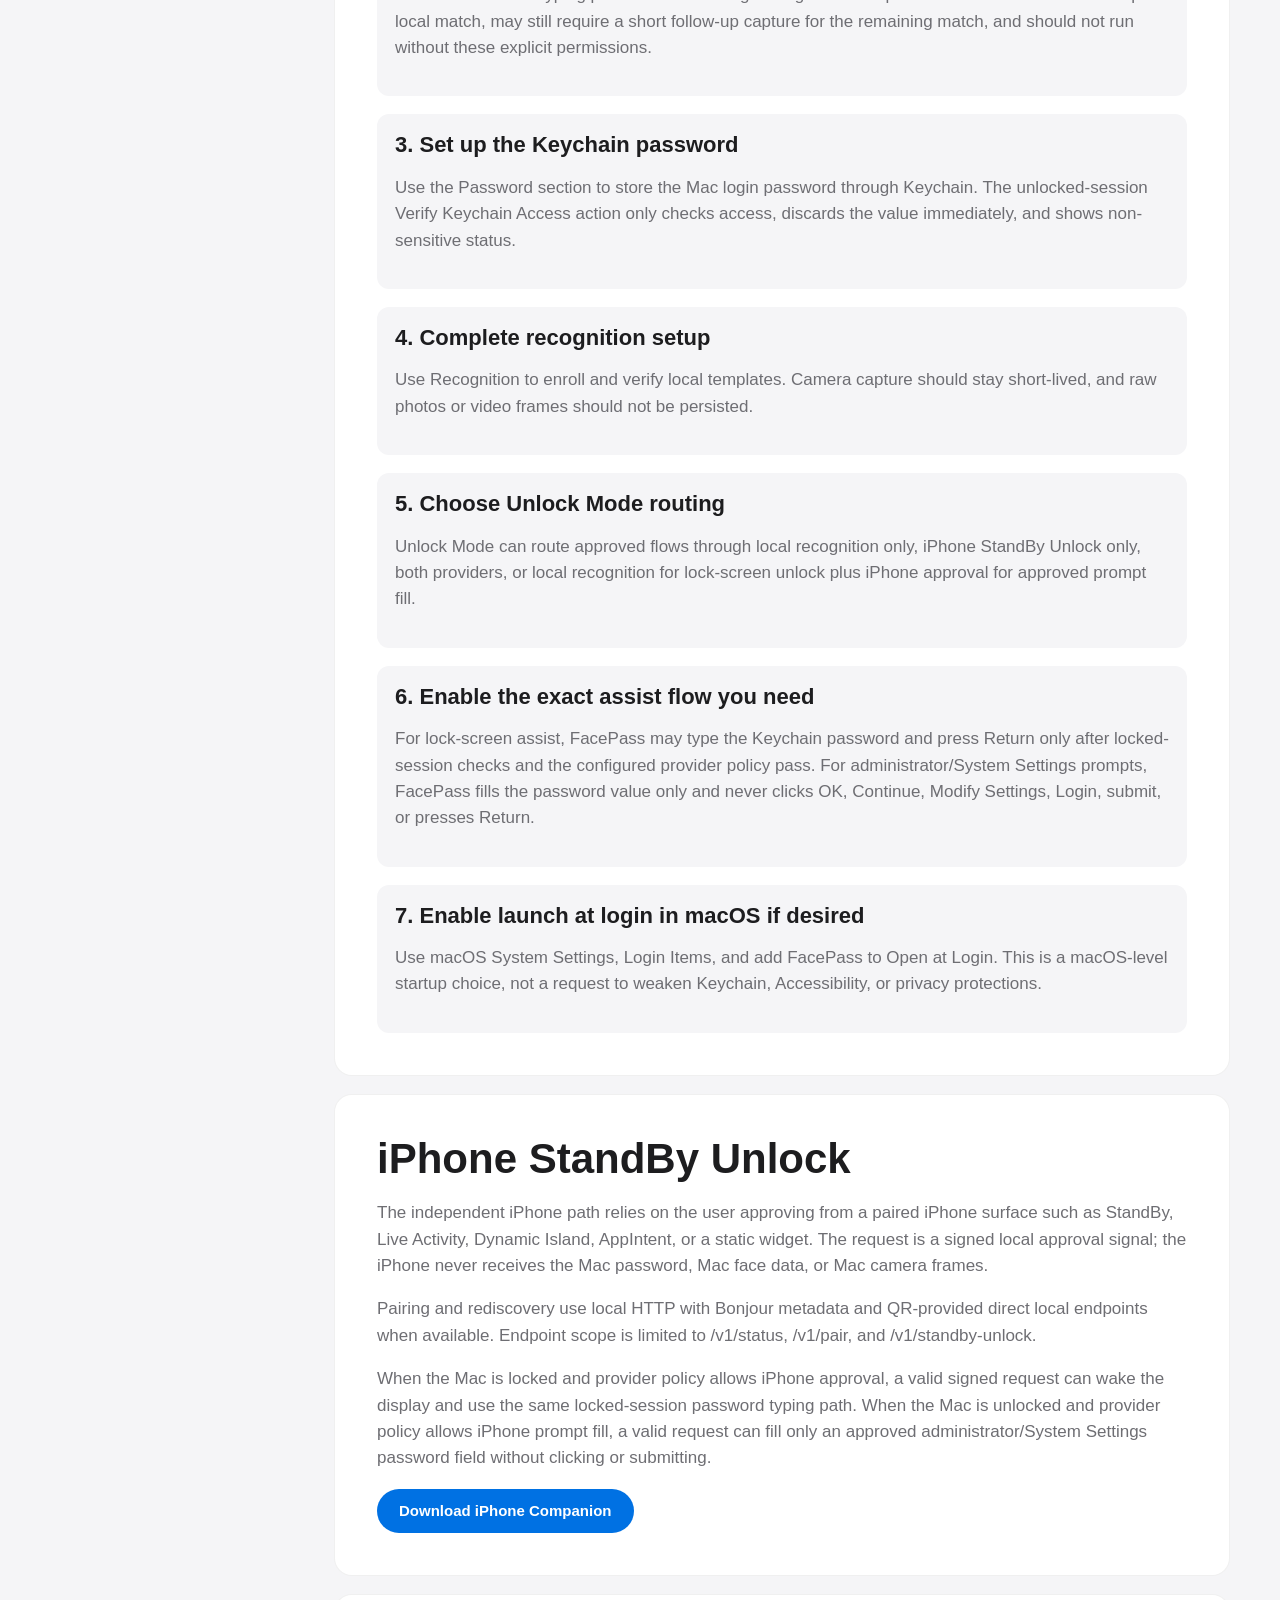
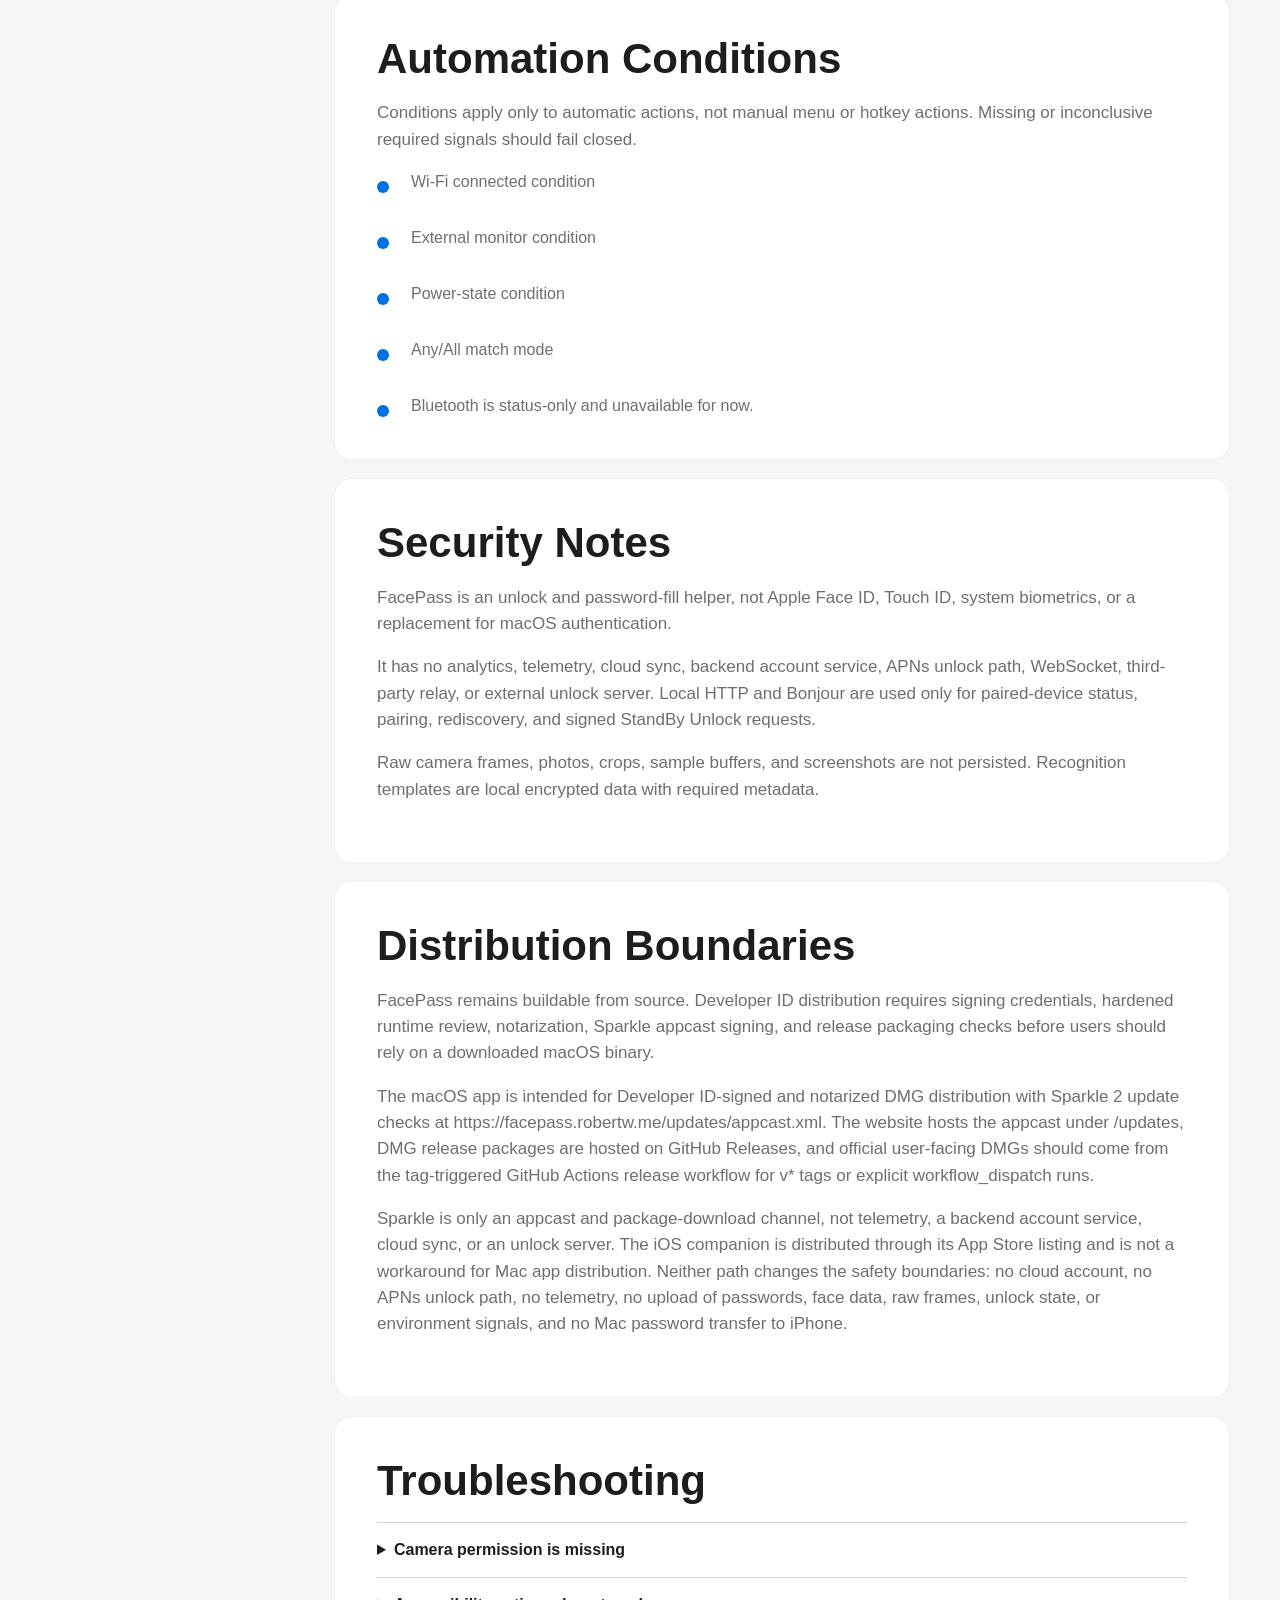
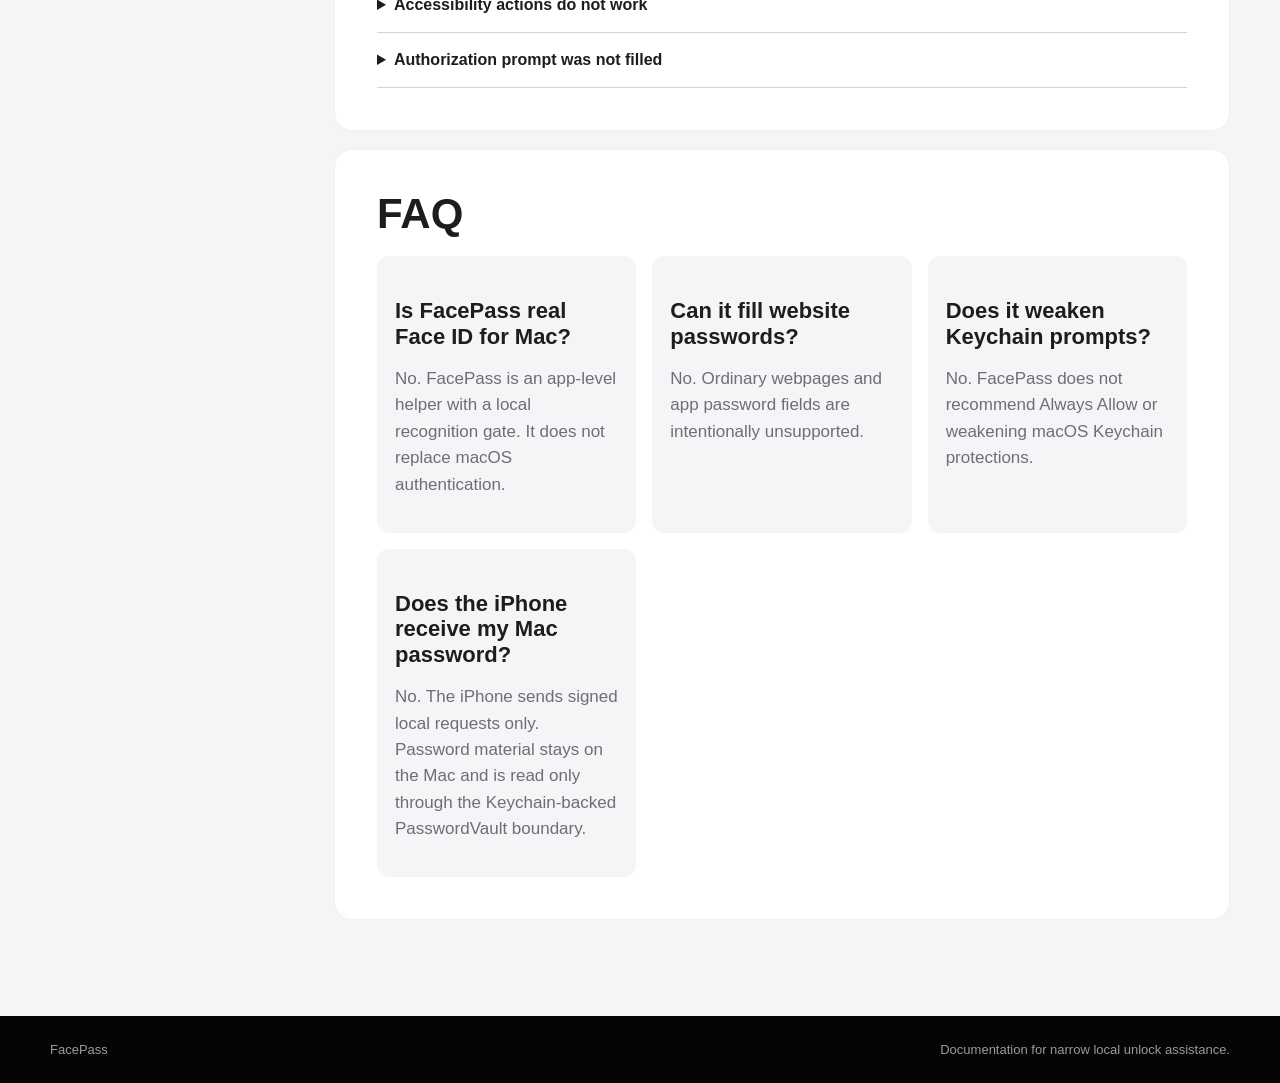
==== commit 98eb1a65: "Update iPhone companion distribution to App Store Replace TestFlight references with the App Store l" ====
--- a/website/docs.html
+++ b/website/docs.html
@@ -64,7 +64,7 @@
                 </ul>
                 <div class="doc-actions">
                   <a class="button button-download" href="https://github.com/Robert1124/FacePass/releases" data-en="Download Mac DMG" data-zh="下载 Mac DMG">Download Mac DMG</a>
-                  <a class="button button-secondary" href="https://testflight.apple.com/join/p3zBMEBY" data-en="Join iPhone TestFlight" data-zh="加入 iPhone TestFlight">Join iPhone TestFlight</a>
+                  <a class="button button-secondary" href="https://apps.apple.com/app/facepass-companion/id6766098166" data-en="Download iPhone Companion" data-zh="下载 iPhone 伴侣">Download iPhone Companion</a>
                 </div>
               </section>
 
@@ -190,7 +190,7 @@
             <p data-en="Pairing and rediscovery use local HTTP with Bonjour metadata and QR-provided direct local endpoints when available. Endpoint scope is limited to /v1/status, /v1/pair, and /v1/standby-unlock." data-zh="配对和重新发现使用本地 HTTP、Bonjour 元数据，以及在可用时由二维码提供的直接本地端点。端点范围限制为 /v1/status、/v1/pair 和 /v1/standby-unlock。">Pairing and rediscovery use local HTTP with Bonjour metadata and QR-provided direct local endpoints when available. Endpoint scope is limited to /v1/status, /v1/pair, and /v1/standby-unlock.</p>
             <p data-en="When the Mac is locked and provider policy allows iPhone approval, a valid signed request can wake the display and use the same locked-session password typing path. When the Mac is unlocked and provider policy allows iPhone prompt fill, a valid request can fill only an approved administrator/System Settings password field without clicking or submitting." data-zh="当 Mac 已锁定且提供方策略允许 iPhone 批准时，有效签名请求可唤醒显示器并使用同一锁定会话密码输入路径。当 Mac 已解锁且提供方策略允许 iPhone 提示填充时，有效请求只能填充已批准的管理员/“系统设置”密码字段，不会点击或提交。">When the Mac is locked and provider policy allows iPhone approval, a valid signed request can wake the display and use the same locked-session password typing path. When the Mac is unlocked and provider policy allows iPhone prompt fill, a valid request can fill only an approved administrator/System Settings password field without clicking or submitting.</p>
             <div class="doc-actions">
-              <a class="button button-download" href="https://testflight.apple.com/join/p3zBMEBY" data-en="Join iPhone TestFlight" data-zh="加入 iPhone TestFlight">Join iPhone TestFlight</a>
+              <a class="button button-download" href="https://apps.apple.com/app/facepass-companion/id6766098166" data-en="Download iPhone Companion" data-zh="下载 iPhone 伴侣">Download iPhone Companion</a>
             </div>
           </article>
 
@@ -217,7 +217,7 @@
             <h2 data-en="Distribution Boundaries" data-zh="分发边界">Distribution Boundaries</h2>
             <p data-en="FacePass remains buildable from source. Developer ID distribution requires signing credentials, hardened runtime review, notarization, Sparkle appcast signing, and release packaging checks before users should rely on a downloaded macOS binary." data-zh="FacePass 仍可从源码构建。Developer ID 分发需要签名凭证、强化运行时审查、公证、Sparkle appcast 签名和发布打包检查，用户才应信任下载的 macOS 二进制文件。">FacePass remains buildable from source. Developer ID distribution requires signing credentials, hardened runtime review, notarization, Sparkle appcast signing, and release packaging checks before users should rely on a downloaded macOS binary.</p>
             <p data-en="The macOS app is intended for Developer ID-signed and notarized DMG distribution with Sparkle 2 update checks at https://facepass.robertw.me/updates/appcast.xml. The website hosts the appcast under /updates, DMG release packages are hosted on GitHub Releases, and official user-facing DMGs should come from the tag-triggered GitHub Actions release workflow for v* tags or explicit workflow_dispatch runs." data-zh="macOS 应用面向 Developer ID 签名并公证的 DMG 分发，并通过 https://facepass.robertw.me/updates/appcast.xml 使用 Sparkle 2 检查更新。官网在 /updates 路径托管 appcast，DMG release packages 托管在 GitHub Releases，正式面向用户的 DMG 应由 v* tag 或显式 workflow_dispatch 触发的 GitHub Actions release workflow 生成。">The macOS app is intended for Developer ID-signed and notarized DMG distribution with Sparkle 2 update checks at https://facepass.robertw.me/updates/appcast.xml. The website hosts the appcast under /updates, DMG release packages are hosted on GitHub Releases, and official user-facing DMGs should come from the tag-triggered GitHub Actions release workflow for v* tags or explicit workflow_dispatch runs.</p>
-            <p data-en="Sparkle is only an appcast and package-download channel, not telemetry, a backend account service, cloud sync, or an unlock server. The iOS companion remains the App Store/TestFlight target and is not a workaround for Mac app distribution. Neither path changes the safety boundaries: no cloud account, no APNs unlock path, no telemetry, no upload of passwords, face data, raw frames, unlock state, or environment signals, and no Mac password transfer to iPhone." data-zh="Sparkle 只是 appcast 和 package download 通道，不是 telemetry、后台账号服务、cloud sync 或解锁服务器。iOS 伴侣仍是 App Store/TestFlight target，不是 Mac app 分发的替代方案。两条路径都不改变安全边界：无云账户、无 APNs 解锁路径、无遥测，不上传密码、人脸数据、原始帧、解锁状态或环境信号，也不会将 Mac 密码传给 iPhone。">Sparkle is only an appcast and package-download channel, not telemetry, a backend account service, cloud sync, or an unlock server. The iOS companion remains the App Store/TestFlight target and is not a workaround for Mac app distribution. Neither path changes the safety boundaries: no cloud account, no APNs unlock path, no telemetry, no upload of passwords, face data, raw frames, unlock state, or environment signals, and no Mac password transfer to iPhone.</p>
+            <p data-en="Sparkle is only an appcast and package-download channel, not telemetry, a backend account service, cloud sync, or an unlock server. The iOS companion is distributed through its App Store listing and is not a workaround for Mac app distribution. Neither path changes the safety boundaries: no cloud account, no APNs unlock path, no telemetry, no upload of passwords, face data, raw frames, unlock state, or environment signals, and no Mac password transfer to iPhone." data-zh="Sparkle 只是 appcast 和 package download 通道，不是 telemetry、后台账号服务、cloud sync 或解锁服务器。iOS 伴侣通过其 App Store 页面分发，不是 Mac app 分发的替代方案。两条路径都不改变安全边界：无云账户、无 APNs 解锁路径、无遥测，不上传密码、人脸数据、原始帧、解锁状态或环境信号，也不会将 Mac 密码传给 iPhone。">Sparkle is only an appcast and package-download channel, not telemetry, a backend account service, cloud sync, or an unlock server. The iOS companion is distributed through its App Store listing and is not a workaround for Mac app distribution. Neither path changes the safety boundaries: no cloud account, no APNs unlock path, no telemetry, no upload of passwords, face data, raw frames, unlock state, or environment signals, and no Mac password transfer to iPhone.</p>
           </article>
 
           <article class="doc-panel" id="troubleshooting" data-reveal>
